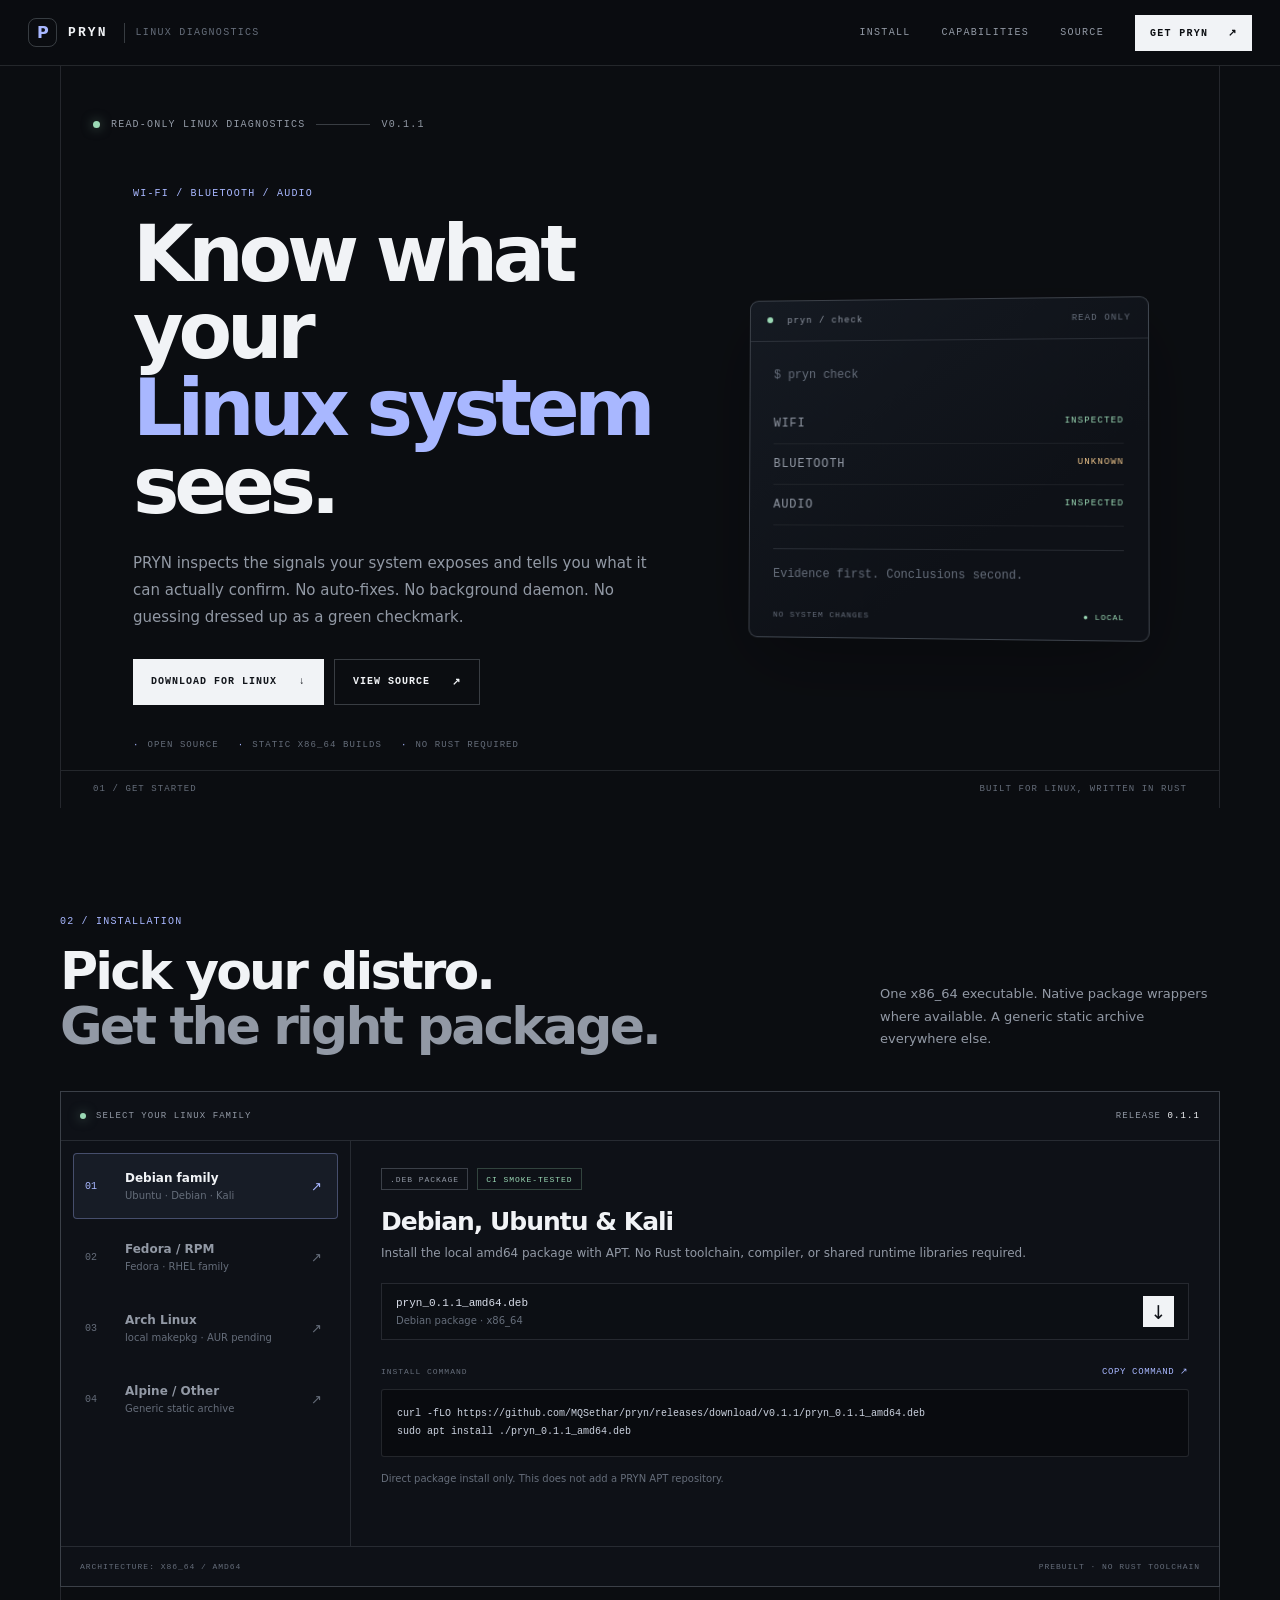
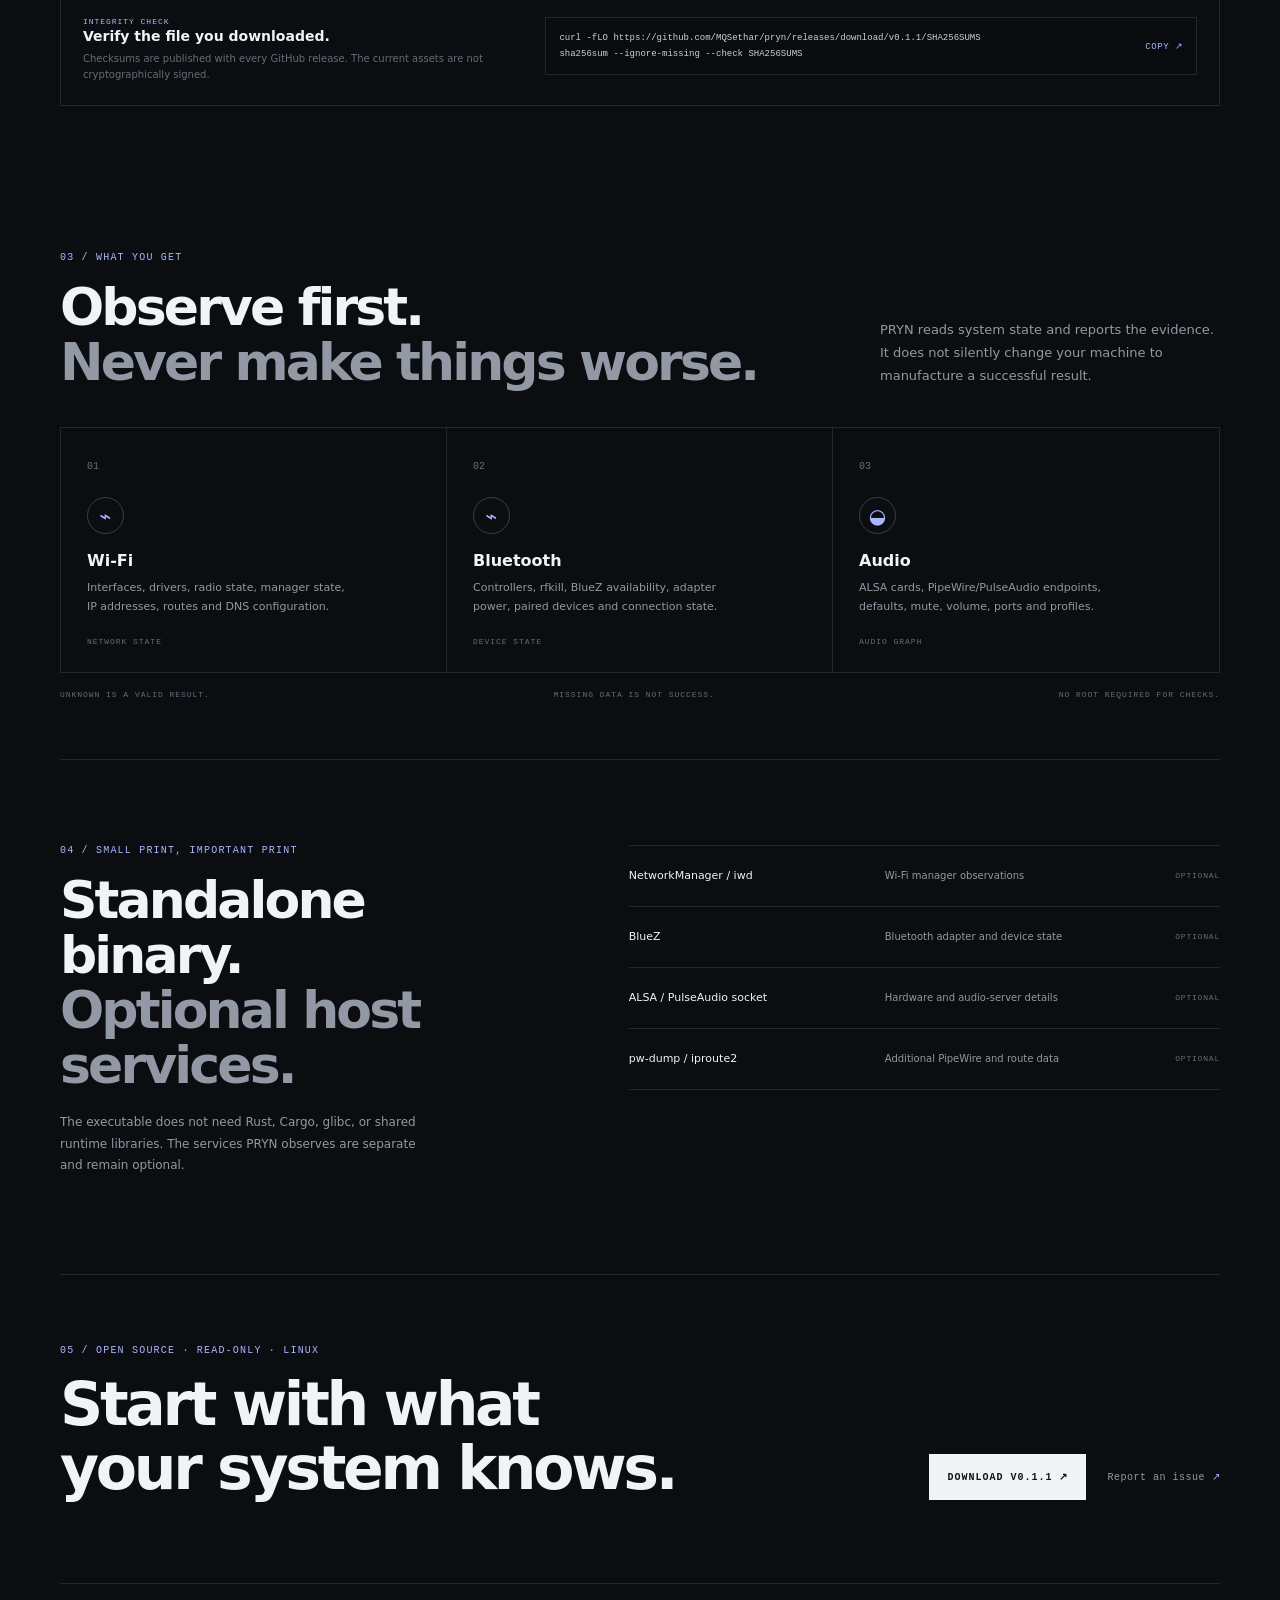
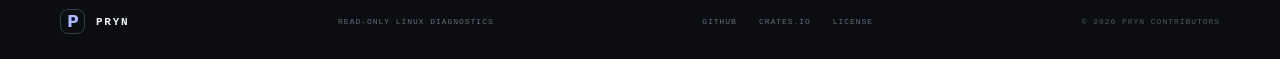
==== site/index.html @ 038d909a "docs: add Linux installation guide and download site" ====
<!doctype html>
<html lang="en">
<head>
  <meta charset="utf-8">
  <meta name="viewport" content="width=device-width, initial-scale=1">
  <meta name="theme-color" content="#0b0d11">
  <meta name="description" content="Install PRYN on Linux. Read-only diagnostics for Wi-Fi, Bluetooth, and audio. Prebuilt x86_64 packages, no Rust or Cargo required.">
  <meta property="og:title" content="PRYN — Linux diagnostics, without the guesswork">
  <meta property="og:description" content="Install PRYN on Debian, Ubuntu, Kali, Fedora, Arch, Alpine, and compatible x86_64 Linux systems.">
  <meta property="og:type" content="website">
  <title>Install PRYN — Linux diagnostics</title>
  <link rel="icon" href="./favicon.svg" type="image/svg+xml">
  <link rel="stylesheet" href="./styles.css">
  <script src="./app.js" defer></script>
</head>
<body>
  <div class="page-grid" aria-hidden="true"></div>
  <header class="topbar">
    <a class="brand" href="#top" aria-label="PRYN home">
      <span class="brand-mark">P</span>
      <span>PRYN</span>
      <span class="brand-divider"></span>
      <span class="brand-sub">LINUX DIAGNOSTICS</span>
    </a>
    <nav class="topnav" aria-label="Main navigation">
      <a href="#install">INSTALL</a>
      <a href="#capabilities">CAPABILITIES</a>
      <a href="https://github.com/MQSethar/pryn">SOURCE</a>
      <a class="nav-cta" href="https://github.com/MQSethar/pryn/releases/latest">GET PRYN <span>↗</span></a>
    </nav>
    <button class="menu-toggle" type="button" aria-label="Open navigation" aria-expanded="false">☰</button>
  </header>

  <main id="top">
    <section class="hero shell">
      <div class="hero-kicker"><span class="pulse-dot"></span> READ-ONLY LINUX DIAGNOSTICS <span class="kicker-line"></span> <span id="version-label">V0.1.1</span></div>
      <div class="hero-layout">
        <div class="hero-copy">
          <p class="eyebrow">WI-FI / BLUETOOTH / AUDIO</p>
          <h1>Know what your<br><em>Linux system</em> sees.</h1>
          <p class="hero-lede">PRYN inspects the signals your system exposes and tells you what it can actually confirm. No auto-fixes. No background daemon. No guessing dressed up as a green checkmark.</p>
          <div class="hero-actions">
            <a class="button button-light" href="#install">Download for Linux <span aria-hidden="true">↓</span></a>
            <a class="button button-quiet" href="https://github.com/MQSethar/pryn">View source <span aria-hidden="true">↗</span></a>
          </div>
          <div class="hero-meta">
            <span>OPEN SOURCE</span><span>STATIC X86_64 BUILDS</span><span>NO RUST REQUIRED</span>
          </div>
        </div>
        <div class="hero-terminal" aria-label="Example PRYN diagnostic output">
          <div class="terminal-top"><span><i></i> pryn / check</span><span>READ ONLY</span></div>
          <div class="terminal-body">
            <div class="terminal-line muted">$ pryn check</div>
            <div class="terminal-row"><span class="terminal-label">WIFI</span><span class="terminal-status good">INSPECTED</span></div>
            <div class="terminal-row"><span class="terminal-label">BLUETOOTH</span><span class="terminal-status unknown">UNKNOWN</span></div>
            <div class="terminal-row"><span class="terminal-label">AUDIO</span><span class="terminal-status good">INSPECTED</span></div>
            <div class="terminal-rule"></div>
            <div class="terminal-line muted">Evidence first. Conclusions second.</div>
            <div class="terminal-footer"><span>NO SYSTEM CHANGES</span><span>● LOCAL</span></div>
          </div>
        </div>
      </div>
      <div class="hero-bottom"><span>01 / GET STARTED</span><span>BUILT FOR LINUX, WRITTEN IN RUST</span></div>
    </section>

    <section class="install-section shell" id="install">
      <div class="section-head">
        <div><p class="eyebrow">02 / INSTALLATION</p><h2>Pick your distro.<br><span>Get the right package.</span></h2></div>
        <p class="section-aside">One x86_64 executable. Native package wrappers where available. A generic static archive everywhere else.</p>
      </div>

      <div class="install-console">
        <div class="console-head">
          <div><span class="console-indicator"></span> SELECT YOUR LINUX FAMILY</div>
          <span class="console-version">RELEASE <b id="console-version">0.1.1</b></span>
        </div>
        <div class="distro-layout">
          <div class="distro-tabs" role="tablist" aria-label="Linux distribution">
            <button class="distro-tab active" role="tab" aria-selected="true" aria-controls="panel-debian" id="tab-debian" data-tab="debian"><span class="tab-icon">01</span><span><b>Debian family</b><small>Ubuntu · Debian · Kali</small></span><span class="tab-arrow">↗</span></button>
            <button class="distro-tab" role="tab" aria-selected="false" aria-controls="panel-fedora" id="tab-fedora" data-tab="fedora"><span class="tab-icon">02</span><span><b>Fedora / RPM</b><small>Fedora · RHEL family</small></span><span class="tab-arrow">↗</span></button>
            <button class="distro-tab" role="tab" aria-selected="false" aria-controls="panel-arch" id="tab-arch" data-tab="arch"><span class="tab-icon">03</span><span><b>Arch Linux</b><small>pacman · makepkg · AUR</small></span><span class="tab-arrow">↗</span></button>
            <button class="distro-tab" role="tab" aria-selected="false" aria-controls="panel-generic" id="tab-generic" data-tab="generic"><span class="tab-icon">04</span><span><b>Alpine / Other</b><small>Generic static archive</small></span><span class="tab-arrow">↗</span></button>
          </div>

          <div class="install-panels">
            <article class="install-panel active" role="tabpanel" id="panel-debian" aria-labelledby="tab-debian" data-panel="debian">
              <div class="panel-topline"><span class="package-tag">.DEB PACKAGE</span><span class="tested-tag">CI SMOKE-TESTED</span></div>
              <h3>Debian, Ubuntu & Kali</h3>
              <p class="panel-description">Install the local amd64 package with APT. No Rust toolchain, compiler, or shared runtime libraries required.</p>
              <div class="asset-row"><div><b>pryn_<span data-version>0.1.1</span>_amd64.deb</b><small>Debian package · x86_64</small></div><a class="download-link" data-asset="deb" href="https://github.com/MQSethar/pryn/releases/download/v0.1.1/pryn_0.1.1_amd64.deb" download aria-label="Download Debian package">↓</a></div>
              <div class="command-label"><span>INSTALL COMMAND</span><button class="copy-button" data-copy="debian">COPY COMMAND ↗</button></div>
              <pre class="command-box" id="command-debian"><code>curl -fLO https://github.com/MQSethar/pryn/releases/download/v0.1.1/pryn_0.1.1_amd64.deb
sudo apt install ./pryn_0.1.1_amd64.deb</code></pre>
              <p class="panel-note">Direct package install only. This does not add a PRYN APT repository.</p>
            </article>

            <article class="install-panel" role="tabpanel" id="panel-fedora" aria-labelledby="tab-fedora" data-panel="fedora" hidden>
              <div class="panel-topline"><span class="package-tag">.RPM PACKAGE</span><span class="tested-tag">FEDORA CI-TESTED</span></div>
              <h3>Fedora & RPM family</h3>
              <p class="panel-description">Install the x86_64 RPM locally. The current package is unsigned, so DNF must skip signature verification for this file.</p>
              <div class="asset-row"><div><b>pryn-<span data-version>0.1.1</span>-1.x86_64.rpm</b><small>RPM package · x86_64 · unsigned</small></div><a class="download-link" data-asset="rpm" href="https://github.com/MQSethar/pryn/releases/download/v0.1.1/pryn-0.1.1-1.x86_64.rpm" download aria-label="Download RPM package">↓</a></div>
              <div class="command-label"><span>FEDORA / DNF</span><button class="copy-button" data-copy="fedora">COPY COMMAND ↗</button></div>
              <pre class="command-box" id="command-fedora"><code>curl -fLO https://github.com/MQSethar/pryn/releases/download/v0.1.1/pryn-0.1.1-1.x86_64.rpm
sudo dnf install --nogpgcheck ./pryn-0.1.1-1.x86_64.rpm</code></pre>
              <div class="command-label secondary-command"><span>OPENSUSE / ZYPPER</span><button class="copy-button" data-copy="opensuse">COPY COMMAND ↗</button></div>
              <pre class="command-box compact" id="command-opensuse"><code>sudo zypper install --allow-unsigned-rpm ./pryn-0.1.1-1.x86_64.rpm</code></pre>
              <p class="panel-note">Fedora is the CI-tested RPM target. openSUSE and RHEL derivatives are intended targets, not yet individually validated.</p>
            </article>

            <article class="install-panel" role="tabpanel" id="panel-arch" aria-labelledby="tab-arch" data-panel="arch" hidden>
              <div class="panel-topline"><span class="package-tag">ARCH PACKAGE RECIPE</span><span class="pending-tag">AUR SUBMISSION PENDING</span></div>
              <h3>Arch Linux</h3>
              <p class="panel-description">A PKGBUILD is included in the release. Build a local package around the precompiled binary; Cargo is not involved.</p>
              <div class="asset-row"><div><b>pryn-bin.PKGBUILD</b><small>Local makepkg recipe · x86_64</small></div><a class="download-link" data-asset="pkgbuild" href="https://github.com/MQSethar/pryn/releases/download/v0.1.1/pryn-bin.PKGBUILD" download aria-label="Download Arch PKGBUILD">↓</a></div>
              <div class="command-label"><span>BUILD & INSTALL LOCALLY</span><button class="copy-button" data-copy="arch">COPY COMMAND ↗</button></div>
              <pre class="command-box" id="command-arch"><code>sudo pacman -S --needed base-devel curl
mkdir -p ~/build/pryn-bin && cd ~/build/pryn-bin
curl -fL https://github.com/MQSethar/pryn/releases/download/v0.1.1/pryn-bin.PKGBUILD -o PKGBUILD
makepkg --printsrcinfo > .SRCINFO
makepkg --verifysource
makepkg -si</code></pre>
              <div class="callout"><b>Why not yay yet?</b><span>The recipe has not been submitted to the AUR. <code>yay -S pryn-bin</code> will work only after the package is published and searchable.</span></div>
            </article>

            <article class="install-panel" role="tabpanel" id="panel-generic" aria-labelledby="tab-generic" data-panel="generic" hidden>
              <div class="panel-topline"><span class="package-tag">STATIC MUSL ARCHIVE</span><span class="tested-tag">ALPINE CI-TESTED</span></div>
              <h3>Alpine & other x86_64 Linux</h3>
              <p class="panel-description">The universal archive contains the same static executable. Extract it and install it in your user bin directory.</p>
              <div class="asset-row"><div><b>pryn-v<span data-version>0.1.1</span>-x86_64-unknown-linux-musl.tar.gz</b><small>Generic Linux archive · x86_64</small></div><a class="download-link" data-asset="archive" href="https://github.com/MQSethar/pryn/releases/download/v0.1.1/pryn-v0.1.1-x86_64-unknown-linux-musl.tar.gz" download aria-label="Download static Linux archive">↓</a></div>
              <div class="command-label"><span>EXTRACT & INSTALL</span><button class="copy-button" data-copy="generic">COPY COMMAND ↗</button></div>
              <pre class="command-box" id="command-generic"><code>curl -fLO https://github.com/MQSethar/pryn/releases/download/v0.1.1/pryn-v0.1.1-x86_64-unknown-linux-musl.tar.gz
tar -xzf pryn-v0.1.1-x86_64-unknown-linux-musl.tar.gz
mkdir -p "$HOME/.local/bin"
install -m 755 pryn-v0.1.1/pryn "$HOME/.local/bin/pryn"</code></pre>
              <p class="panel-note">Ensure <code>~/.local/bin</code> is on your PATH. Alpine container startup passed; physical Alpine hardware integration is not yet validated.</p>
            </article>
          </div>
        </div>
        <div class="console-foot"><span>ARCHITECTURE: X86_64 / AMD64</span><span>PREBUILT · NO RUST TOOLCHAIN</span></div>
      </div>
      <div class="checksum-strip">
        <div><span class="eyebrow">INTEGRITY CHECK</span><b>Verify the file you downloaded.</b><p>Checksums are published with every GitHub release. The current assets are not cryptographically signed.</p></div>
        <div class="checksum-command"><code>curl -fLO https://github.com/MQSethar/pryn/releases/download/v0.1.1/SHA256SUMS<br>sha256sum --ignore-missing --check SHA256SUMS</code><button class="copy-button" data-copy="checksum">COPY ↗</button></div>
      </div>
    </section>

    <section class="capabilities-section shell" id="capabilities">
      <div class="section-head">
        <div><p class="eyebrow">03 / WHAT YOU GET</p><h2>Observe first.<br><span>Never make things worse.</span></h2></div>
        <p class="section-aside">PRYN reads system state and reports the evidence. It does not silently change your machine to manufacture a successful result.</p>
      </div>
      <div class="capability-grid">
        <article class="capability-card"><span class="cap-number">01</span><div class="cap-icon">⌁</div><h3>Wi-Fi</h3><p>Interfaces, drivers, radio state, manager state, IP addresses, routes and DNS configuration.</p><span class="cap-foot">NETWORK STATE</span></article>
        <article class="capability-card"><span class="cap-number">02</span><div class="cap-icon">⌁</div><h3>Bluetooth</h3><p>Controllers, rfkill, BlueZ availability, adapter power, paired devices and connection state.</p><span class="cap-foot">DEVICE STATE</span></article>
        <article class="capability-card"><span class="cap-number">03</span><div class="cap-icon">◒</div><h3>Audio</h3><p>ALSA cards, PipeWire/PulseAudio endpoints, defaults, mute, volume, ports and profiles.</p><span class="cap-foot">AUDIO GRAPH</span></article>
      </div>
      <div class="principle-line"><span>UNKNOWN IS A VALID RESULT.</span><span>MISSING DATA IS NOT SUCCESS.</span><span>NO ROOT REQUIRED FOR CHECKS.</span></div>
    </section>

    <section class="requirements-section shell">
      <div class="requirements-copy"><p class="eyebrow">04 / SMALL PRINT, IMPORTANT PRINT</p><h2>Standalone binary.<br><span>Optional host services.</span></h2><p>The executable does not need Rust, Cargo, glibc, or shared runtime libraries. The services PRYN observes are separate and remain optional.</p></div>
      <div class="requirements-list">
        <div><b>NetworkManager / iwd</b><span>Wi-Fi manager observations</span><em>OPTIONAL</em></div>
        <div><b>BlueZ</b><span>Bluetooth adapter and device state</span><em>OPTIONAL</em></div>
        <div><b>ALSA / PulseAudio socket</b><span>Hardware and audio-server details</span><em>OPTIONAL</em></div>
        <div><b>pw-dump / iproute2</b><span>Additional PipeWire and route data</span><em>OPTIONAL</em></div>
      </div>
    </section>

    <section class="final-cta shell">
      <div><p class="eyebrow">05 / OPEN SOURCE · READ-ONLY · LINUX</p><h2>Start with what<br>your system knows.</h2></div>
      <div class="final-actions"><a class="button button-light" href="https://github.com/MQSethar/pryn/releases/latest">Download v0.1.1 ↗</a><a class="text-link" href="https://github.com/MQSethar/pryn/issues">Report an issue <span>↗</span></a></div>
    </section>
  </main>

  <footer class="footer shell"><a class="brand footer-brand" href="#top"><span class="brand-mark">P</span><span>PRYN</span></a><span>READ-ONLY LINUX DIAGNOSTICS</span><div><a href="https://github.com/MQSethar/pryn">GITHUB</a><a href="https://crates.io/crates/pryn">CRATES.IO</a><a href="https://github.com/MQSethar/pryn/blob/main/LICENSE-MIT">LICENSE</a></div><span class="footer-copy">© 2026 PRYN CONTRIBUTORS</span></footer>
  <div class="toast" role="status" aria-live="polite" id="toast"></div>
</body>
</html>
---- site/styles.css ----
:root {
  color-scheme: dark;
  --bg: #0b0d11;
  --surface: #101319;
  --surface-2: #141820;
  --line: rgba(220, 230, 245, .12);
  --line-strong: rgba(220, 230, 245, .22);
  --text: #f1f3f6;
  --muted: #9299a5;
  --dim: #656d7a;
  --accent: #a8b7ff;
  --accent-2: #c7b5ff;
  --good: #9bd9b5;
  --warn: #efc68c;
  --mono: ui-monospace, "SFMono-Regular", Consolas, "Liberation Mono", monospace;
  --sans: Inter, ui-sans-serif, system-ui, -apple-system, BlinkMacSystemFont, "Segoe UI", sans-serif;
  font-family: var(--sans);
  background: var(--bg);
  color: var(--text);
}
* { box-sizing: border-box; }
html { scroll-behavior: smooth; scroll-padding-top: 76px; }
body { margin: 0; min-width: 320px; background: var(--bg); color: var(--text); overflow-x: hidden; }
a { color: inherit; text-decoration: none; }
button { font: inherit; }
.page-grid { position: fixed; inset: 0; pointer-events: none; opacity: .34; z-index: -1; background-image: linear-gradient(rgba(255,255,255,.025) 1px, transparent 1px), linear-gradient(90deg, rgba(255,255,255,.025) 1px, transparent 1px); background-size: 72px 72px; mask-image: linear-gradient(to bottom, black, transparent 82%); }
.shell { width: min(1160px, calc(100% - 56px)); margin-inline: auto; }
.topbar { height: 66px; border-bottom: 1px solid var(--line); display: flex; align-items: center; justify-content: space-between; padding: 0 max(28px, calc((100% - 1320px) / 2)); position: sticky; top: 0; z-index: 10; background: rgba(11,13,17,.88); backdrop-filter: blur(18px); }
.brand { display: inline-flex; align-items: center; gap: 11px; font: 700 13px var(--mono); letter-spacing: .16em; }
.brand-mark { display: grid; place-items: center; width: 29px; height: 29px; border: 1px solid var(--line-strong); border-radius: 8px; color: var(--accent); font: 700 16px var(--sans); letter-spacing: -.04em; }
.brand-divider { height: 20px; width: 1px; background: var(--line-strong); margin-left: 5px; }
.brand-sub { color: var(--dim); font: 10px var(--mono); letter-spacing: .13em; }
.topnav { height: 100%; display: flex; align-items: center; gap: 31px; font: 10px var(--mono); letter-spacing: .13em; color: var(--muted); }
.topnav a { transition: color .2s ease; }
.topnav a:hover, .footer a:hover { color: var(--text); }
.topnav .nav-cta { padding: 12px 15px; color: var(--bg); background: var(--text); font-weight: 700; }
.nav-cta span { margin-left: 12px; }
.menu-toggle { display: none; background: transparent; color: var(--text); border: 1px solid var(--line); padding: 7px 10px; }
.hero { min-height: 575px; padding-top: 53px; border-inline: 1px solid var(--line); position: relative; }
.hero-kicker, .eyebrow, .hero-bottom, .hero-meta, .terminal-top, .terminal-footer, .console-head, .console-foot, .package-tag, .tested-tag, .pending-tag, .command-label, .cap-foot, .principle-line, .footer { font-family: var(--mono); letter-spacing: .12em; }
.hero-kicker { font-size: 10px; color: var(--muted); display: flex; gap: 11px; align-items: center; padding: 0 32px; }
.pulse-dot, .console-indicator { width: 7px; height: 7px; border-radius: 99px; background: var(--good); box-shadow: 0 0 12px rgba(155,217,181,.5); }
.kicker-line { width: 54px; height: 1px; background: var(--line-strong); }
.hero-layout { display: grid; grid-template-columns: 1.15fr .85fr; align-items: center; gap: 70px; padding: 58px 72px 58px; }
.eyebrow { color: var(--accent); font-size: 10px; margin: 0 0 17px; }
.hero h1 { font-size: clamp(45px, 6.2vw, 78px); line-height: .99; letter-spacing: -.067em; font-weight: 600; margin: 0; }
.hero h1 em { color: var(--accent); font-style: normal; }
.hero-lede { max-width: 520px; font-size: 15px; line-height: 1.8; color: var(--muted); margin: 25px 0 28px; }
.hero-actions { display: flex; flex-wrap: wrap; gap: 10px; }
.button { min-height: 46px; display: inline-flex; justify-content: center; align-items: center; gap: 22px; padding: 0 18px; font: 700 10px var(--mono); text-transform: uppercase; letter-spacing: .1em; transition: transform .2s ease, background .2s ease, border-color .2s ease; }
.button:hover { transform: translateY(-2px); }
.button-light { background: var(--text); color: #11141a; }
.button-light:hover { background: var(--accent); }
.button-quiet { border: 1px solid var(--line-strong); color: var(--text); }
.button-quiet:hover { border-color: var(--accent); }
.hero-meta { display: flex; flex-wrap: wrap; gap: 19px; margin-top: 35px; font-size: 9px; color: var(--dim); }
.hero-meta span::before { content: "·"; color: var(--accent); margin-right: 8px; }
.hero-terminal { background: linear-gradient(145deg, #151a22, #0e1117 66%); border: 1px solid var(--line-strong); border-radius: 9px; box-shadow: 0 25px 80px rgba(0,0,0,.3); transform: perspective(1000px) rotateY(-4deg) rotateX(1deg); }
.terminal-top { padding: 15px 17px; border-bottom: 1px solid var(--line); display: flex; justify-content: space-between; color: var(--dim); font-size: 9px; }
.terminal-top span:first-child { color: var(--muted); }
.terminal-top i { display: inline-block; width: 6px; height: 6px; background: var(--good); border-radius: 99px; margin-right: 8px; }
.terminal-body { padding: 27px 24px 18px; font: 12px var(--mono); }
.terminal-line { margin-bottom: 22px; color: var(--text); }
.terminal-line.muted { color: var(--dim); }
.terminal-row { display: flex; justify-content: space-between; padding: 13px 0; border-bottom: 1px solid rgba(255,255,255,.06); }
.terminal-label { color: var(--muted); letter-spacing: .08em; }
.terminal-status { font-size: 9px; letter-spacing: .12em; }
.terminal-status.good { color: var(--good); }
.terminal-status.unknown { color: var(--warn); }
.terminal-rule { height: 1px; margin: 23px 0 18px; background: var(--line); }
.terminal-footer { display: flex; justify-content: space-between; font-size: 8px; color: var(--dim); margin-top: 29px; }
.terminal-footer span:last-child { color: var(--good); }
.hero-bottom { position: absolute; bottom: 0; left: 0; right: 0; min-height: 38px; border-top: 1px solid var(--line); display: flex; align-items: center; justify-content: space-between; padding: 0 32px; color: var(--dim); font-size: 9px; }
.install-section { padding: 108px 0 40px; }
.section-head { display: flex; justify-content: space-between; align-items: end; gap: 35px; margin-bottom: 37px; }
.section-head h2, .requirements-copy h2, .final-cta h2 { font-weight: 550; font-size: clamp(35px, 4.4vw, 52px); line-height: 1.06; letter-spacing: -.055em; margin: 0; }
.section-head h2 span, .requirements-copy h2 span { color: var(--muted); }
.section-aside { max-width: 340px; color: var(--muted); line-height: 1.75; font-size: 13px; margin: 0 0 3px; }
.install-console { border: 1px solid var(--line-strong); background: rgba(15,18,24,.93); }
.console-head, .console-foot { display: flex; justify-content: space-between; align-items: center; min-height: 49px; border-bottom: 1px solid var(--line); padding: 0 19px; color: var(--muted); font-size: 9px; }
.console-head > div { display: flex; align-items: center; gap: 10px; }
.console-indicator { width: 6px; height: 6px; }
.console-version b { color: var(--text); font-weight: 500; }
.distro-layout { display: grid; grid-template-columns: 290px 1fr; min-height: 405px; }
.distro-tabs { border-right: 1px solid var(--line); padding: 12px; display: flex; flex-direction: column; gap: 5px; }
.distro-tab { width: 100%; display: grid; grid-template-columns: 29px 1fr 15px; align-items: center; gap: 11px; text-align: left; min-height: 66px; color: var(--muted); background: transparent; border: 1px solid transparent; border-radius: 4px; padding: 9px 11px; cursor: pointer; }
.distro-tab:hover { background: rgba(255,255,255,.035); color: var(--text); }
.distro-tab.active { background: #171c26; border-color: rgba(168,183,255,.32); color: var(--text); }
.tab-icon { color: var(--dim); font: 10px var(--mono); }
.distro-tab.active .tab-icon { color: var(--accent); }
.distro-tab b, .distro-tab small { display: block; }
.distro-tab b { font-size: 12px; font-weight: 550; }
.distro-tab small { margin-top: 5px; color: var(--dim); font-size: 10px; }
.tab-arrow { color: var(--dim); font-size: 13px; }
.distro-tab.active .tab-arrow { color: var(--accent); }
.install-panels { padding: 27px 30px 24px; min-width: 0; }
.install-panel { display: none; }
.install-panel.active { display: block; animation: rise .24s ease-out; }
@keyframes rise { from { opacity: .5; transform: translateY(5px); } to { opacity: 1; transform: translateY(0); } }
.panel-topline { display: flex; align-items: center; gap: 9px; flex-wrap: wrap; }
.package-tag, .tested-tag, .pending-tag { display: inline-flex; align-items: center; min-height: 22px; padding: 0 8px; font-size: 8px; border: 1px solid var(--line-strong); color: var(--muted); }
.tested-tag { color: var(--good); border-color: rgba(155,217,181,.25); }
.pending-tag { color: var(--warn); border-color: rgba(239,198,140,.25); }
.install-panel h3 { font-size: 25px; font-weight: 550; letter-spacing: -.04em; margin: 17px 0 7px; }
.panel-description { color: var(--muted); font-size: 12px; line-height: 1.7; max-width: 650px; margin: 0 0 20px; }
.asset-row { display: flex; align-items: center; justify-content: space-between; background: #0c0f14; border: 1px solid var(--line); padding: 12px 14px; margin-bottom: 21px; }
.asset-row b, .asset-row small { display: block; }
.asset-row b { font: 11px var(--mono); color: #d9deea; overflow-wrap: anywhere; }
.asset-row small { font-size: 10px; color: var(--dim); margin-top: 6px; }
.download-link { width: 31px; height: 31px; flex: 0 0 auto; display: grid; place-items: center; color: #11141a; background: var(--text); font-size: 19px; }
.download-link:hover { background: var(--accent); }
.command-label { display: flex; justify-content: space-between; align-items: center; font-size: 8px; color: var(--dim); margin-bottom: 7px; }
.copy-button { border: 0; background: transparent; color: var(--accent); cursor: pointer; font: 9px var(--mono); letter-spacing: .07em; padding: 5px 0 5px 10px; }
.copy-button:hover { color: var(--text); }
.command-box { margin: 0 0 14px; padding: 15px; background: #090b0f; border: 1px solid var(--line); border-radius: 3px; color: #cbd2df; font: 10px/1.8 var(--mono); white-space: pre-wrap; overflow-wrap: anywhere; }
.command-box code { font: inherit; }
.command-box.compact { padding: 10px 13px; }
.secondary-command { margin-top: 7px; }
.panel-note { color: var(--dim); font-size: 10px; line-height: 1.65; margin: 12px 0 0; }
.callout { display: flex; gap: 12px; align-items: flex-start; border-left: 2px solid var(--warn); background: rgba(239,198,140,.055); padding: 12px 14px; font-size: 11px; line-height: 1.6; color: var(--muted); }
.callout b { color: var(--warn); white-space: nowrap; font-weight: 550; }
.callout code, .panel-note code { font: 10px var(--mono); color: var(--text); }
.console-foot { border-top: 1px solid var(--line); border-bottom: 0; min-height: 40px; color: var(--dim); font-size: 8px; }
.checksum-strip { display: grid; grid-template-columns: .8fr 1.2fr; gap: 28px; border: 1px solid var(--line); border-top: 0; padding: 22px; align-items: center; }
.checksum-strip .eyebrow { font-size: 8px; margin-bottom: 7px; }
.checksum-strip b { display: block; font-size: 14px; font-weight: 550; }
.checksum-strip p { color: var(--dim); font-size: 10px; line-height: 1.6; margin: 7px 0 0; }
.checksum-command { position: relative; padding: 12px 95px 12px 13px; border: 1px solid var(--line); background: #090b0f; min-width: 0; }
.checksum-command code { display: block; color: #cbd2df; font: 9px/1.8 var(--mono); overflow-wrap: anywhere; }
.checksum-command .copy-button { position: absolute; top: 50%; right: 12px; transform: translateY(-50%); }
.capabilities-section { padding: 106px 0 60px; }
.capability-grid { display: grid; grid-template-columns: repeat(3, 1fr); border: 1px solid var(--line); }
.capability-card { min-height: 230px; position: relative; padding: 26px; border-right: 1px solid var(--line); }
.capability-card:last-child { border-right: 0; }
.cap-number { color: var(--dim); font: 10px var(--mono); }
.cap-icon { width: 37px; height: 37px; display: grid; place-items: center; border: 1px solid var(--line-strong); border-radius: 50%; margin: 24px 0 17px; color: var(--accent); font-size: 20px; }
.capability-card h3 { font-size: 16px; margin: 0 0 9px; font-weight: 550; }
.capability-card p { color: var(--muted); font-size: 11px; line-height: 1.7; max-width: 260px; margin: 0; }
.cap-foot { display: block; color: var(--dim); font-size: 8px; margin-top: 20px; }
.principle-line { margin-top: 17px; display: flex; justify-content: space-between; gap: 12px; color: var(--dim); font-size: 8px; }
.requirements-section { padding: 85px 0; display: grid; grid-template-columns: .9fr 1.1fr; gap: 85px; border-top: 1px solid var(--line); }
.requirements-copy > p:last-child { color: var(--muted); font-size: 12px; line-height: 1.8; max-width: 380px; margin-top: 19px; }
.requirements-list { border-top: 1px solid var(--line); }
.requirements-list > div { min-height: 61px; display: grid; grid-template-columns: 1.05fr 1.2fr auto; gap: 15px; align-items: center; border-bottom: 1px solid var(--line); }
.requirements-list b { font-size: 11px; font-weight: 500; }
.requirements-list span { color: var(--muted); font-size: 10px; }
.requirements-list em { color: var(--dim); font: normal 8px var(--mono); letter-spacing: .1em; }
.final-cta { padding: 70px 0 83px; display: flex; align-items: end; justify-content: space-between; border-top: 1px solid var(--line); }
.final-cta h2 { font-size: clamp(40px, 5vw, 60px); }
.final-actions { display: flex; align-items: center; gap: 21px; flex-wrap: wrap; }
.text-link { color: var(--muted); font: 10px var(--mono); letter-spacing: .05em; }
.text-link:hover { color: var(--text); }
.text-link span { color: var(--accent); }
.footer { min-height: 76px; display: flex; align-items: center; justify-content: space-between; gap: 15px; border-top: 1px solid var(--line); color: var(--dim); font-size: 8px; }
.footer-brand { color: var(--text); font-size: 11px; }
.footer-brand .brand-mark { width: 25px; height: 25px; }
.footer > div { display: flex; gap: 22px; }
.footer-copy { color: #505762; }
.toast { position: fixed; left: 50%; bottom: 24px; transform: translate(-50%, 12px); padding: 11px 16px; background: #e9ecf2; color: #11141a; font: 10px var(--mono); opacity: 0; pointer-events: none; transition: opacity .2s ease, transform .2s ease; z-index: 99; }
.toast.show { opacity: 1; transform: translate(-50%, 0); }

@media (max-width: 900px) {
  .hero-layout { grid-template-columns: 1fr; gap: 38px; padding-inline: 45px; }
  .hero-terminal { max-width: 560px; width: 100%; transform: none; }
  .hero { min-height: auto; padding-bottom: 39px; }
  .distro-layout { grid-template-columns: 230px 1fr; }
  .distro-tabs { padding: 8px; }
  .distro-tab { grid-template-columns: 22px 1fr; gap: 8px; padding-inline: 8px; }
  .tab-arrow { display: none; }
  .requirements-section { gap: 38px; }
}
@media (max-width: 680px) {
  .shell { width: min(100% - 32px, 520px); }
  .topbar { padding-inline: 16px; height: 58px; }
  .topnav { display: none; position: absolute; left: 0; right: 0; top: 58px; height: auto; background: #101319; border-bottom: 1px solid var(--line); padding: 16px; flex-direction: column; align-items: stretch; gap: 0; }
  .topnav.open { display: flex; }
  .topnav a { padding: 13px 8px; }
  .topnav .nav-cta { margin-top: 7px; }
  .menu-toggle { display: block; }
  .brand-sub, .brand-divider { display: none; }
  .hero { padding-top: 31px; border-inline: 0; }
  .hero-kicker { padding-inline: 4px; font-size: 8px; gap: 7px; }
  .hero-layout { padding: 48px 3px 43px; }
  .hero h1 { font-size: clamp(44px, 13vw, 66px); }
  .hero-lede { font-size: 13px; }
  .hero-meta { gap: 10px; font-size: 8px; }
  .hero-bottom { padding-inline: 4px; font-size: 7px; }
  .section-head { display: block; margin-bottom: 25px; }
  .section-aside { margin-top: 17px; font-size: 12px; }
  .install-section, .capabilities-section { padding-top: 72px; }
  .distro-layout { grid-template-columns: 1fr; }
  .distro-tabs { display: grid; grid-template-columns: 1fr 1fr; border-right: 0; border-bottom: 1px solid var(--line); }
  .distro-tab { min-height: 66px; grid-template-columns: 22px 1fr; }
  .distro-tab b { font-size: 10px; }
  .distro-tab small { font-size: 8px; }
  .install-panels { padding: 24px 15px 19px; }
  .install-panel h3 { font-size: 22px; }
  .command-box { font-size: 9px; }
  .console-head, .console-foot { padding-inline: 12px; font-size: 7px; }
  .checksum-strip { grid-template-columns: 1fr; gap: 17px; padding: 17px 14px; }
  .capability-grid { grid-template-columns: 1fr; }
  .capability-card { min-height: 190px; border-right: 0; border-bottom: 1px solid var(--line); }
  .capability-card:last-child { border-bottom: 0; }
  .cap-icon { margin-top: 18px; }
  .principle-line { flex-direction: column; gap: 7px; padding-left: 4px; }
  .requirements-section { grid-template-columns: 1fr; padding: 65px 0; gap: 30px; }
  .requirements-list > div { grid-template-columns: 1fr auto; gap: 5px 10px; padding: 12px 0; }
  .requirements-list span { grid-column: 1; grid-row: 2; }
  .requirements-list em { grid-column: 2; grid-row: 1 / span 2; }
  .final-cta { display: block; padding: 61px 0; }
  .final-actions { margin-top: 25px; }
  .footer { align-items: flex-start; flex-wrap: wrap; padding: 20px 0; }
  .footer > span:nth-child(2) { display: none; }
  .footer > div { order: 3; width: 100%; }
  .footer-copy { width: 100%; }
}
@media (prefers-reduced-motion: reduce) {
  *, *::before, *::after { scroll-behavior: auto !important; animation-duration: .01ms !important; transition-duration: .01ms !important; }
}
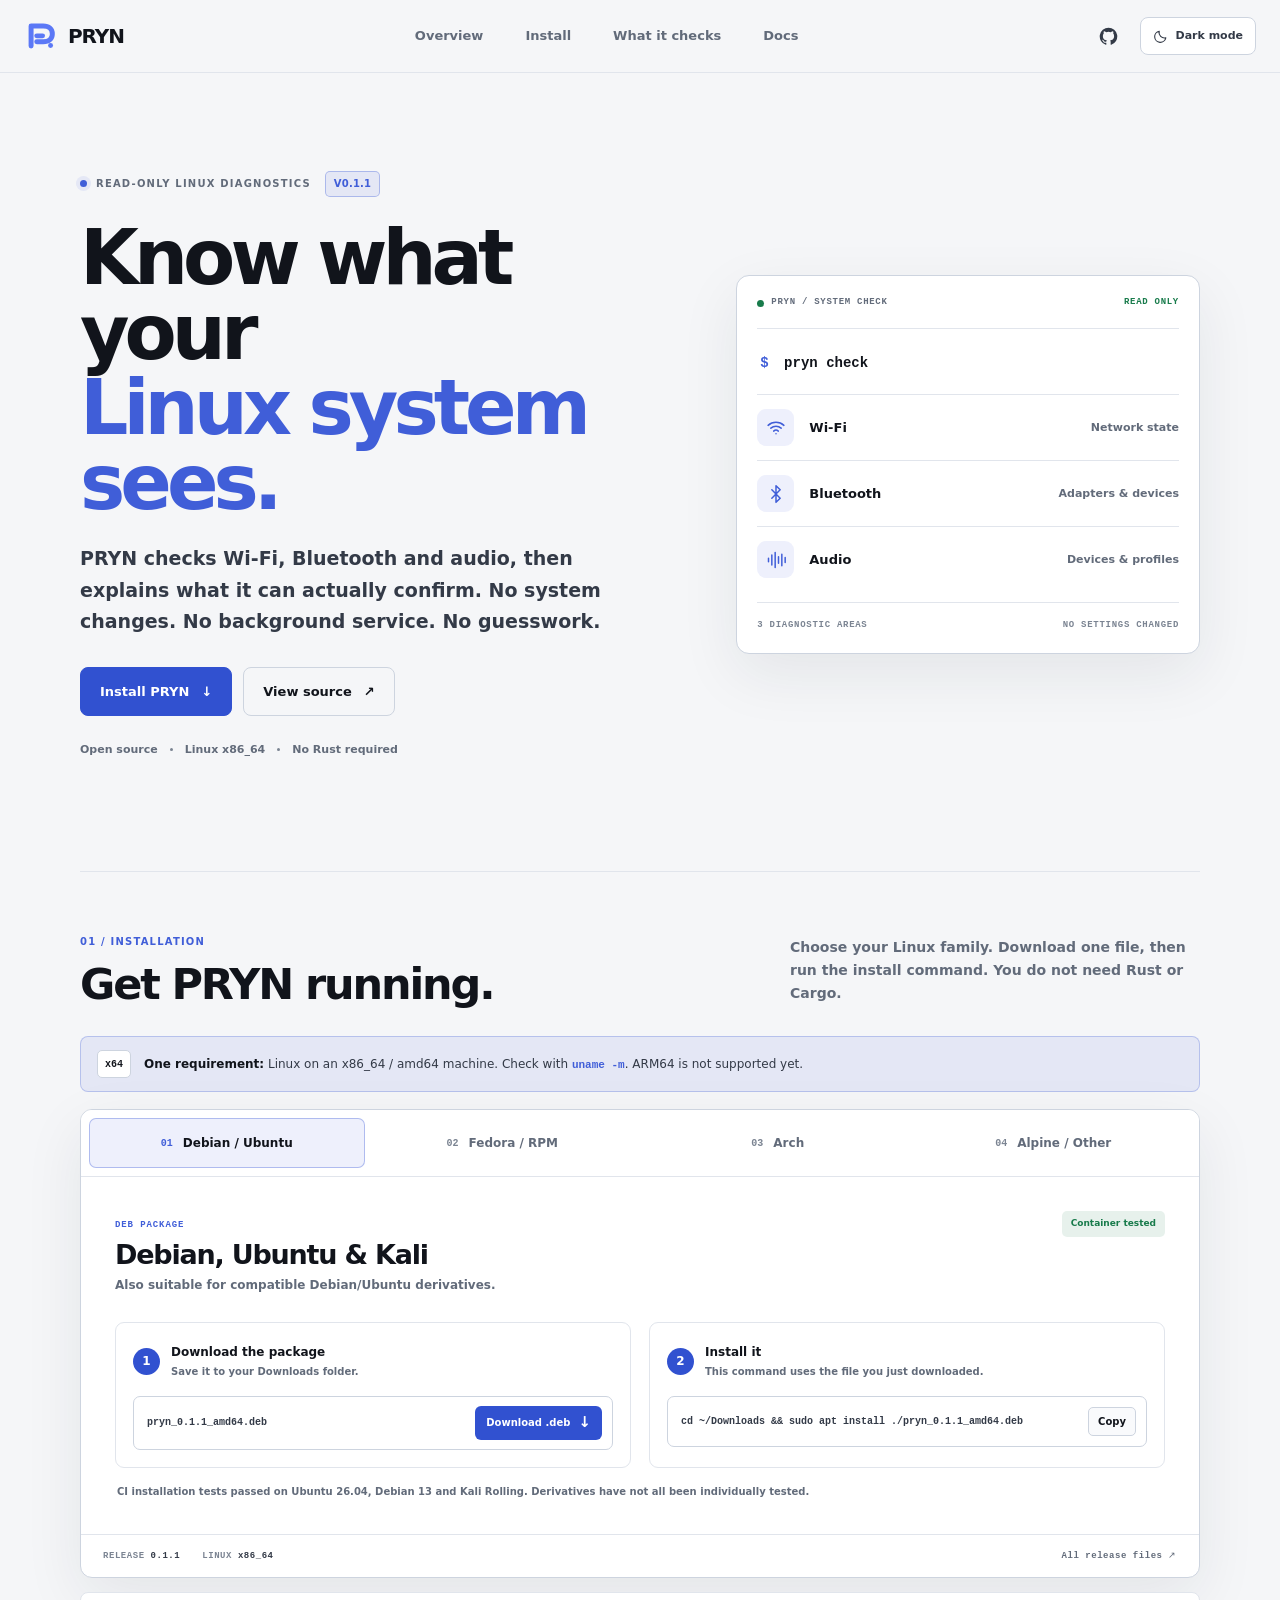
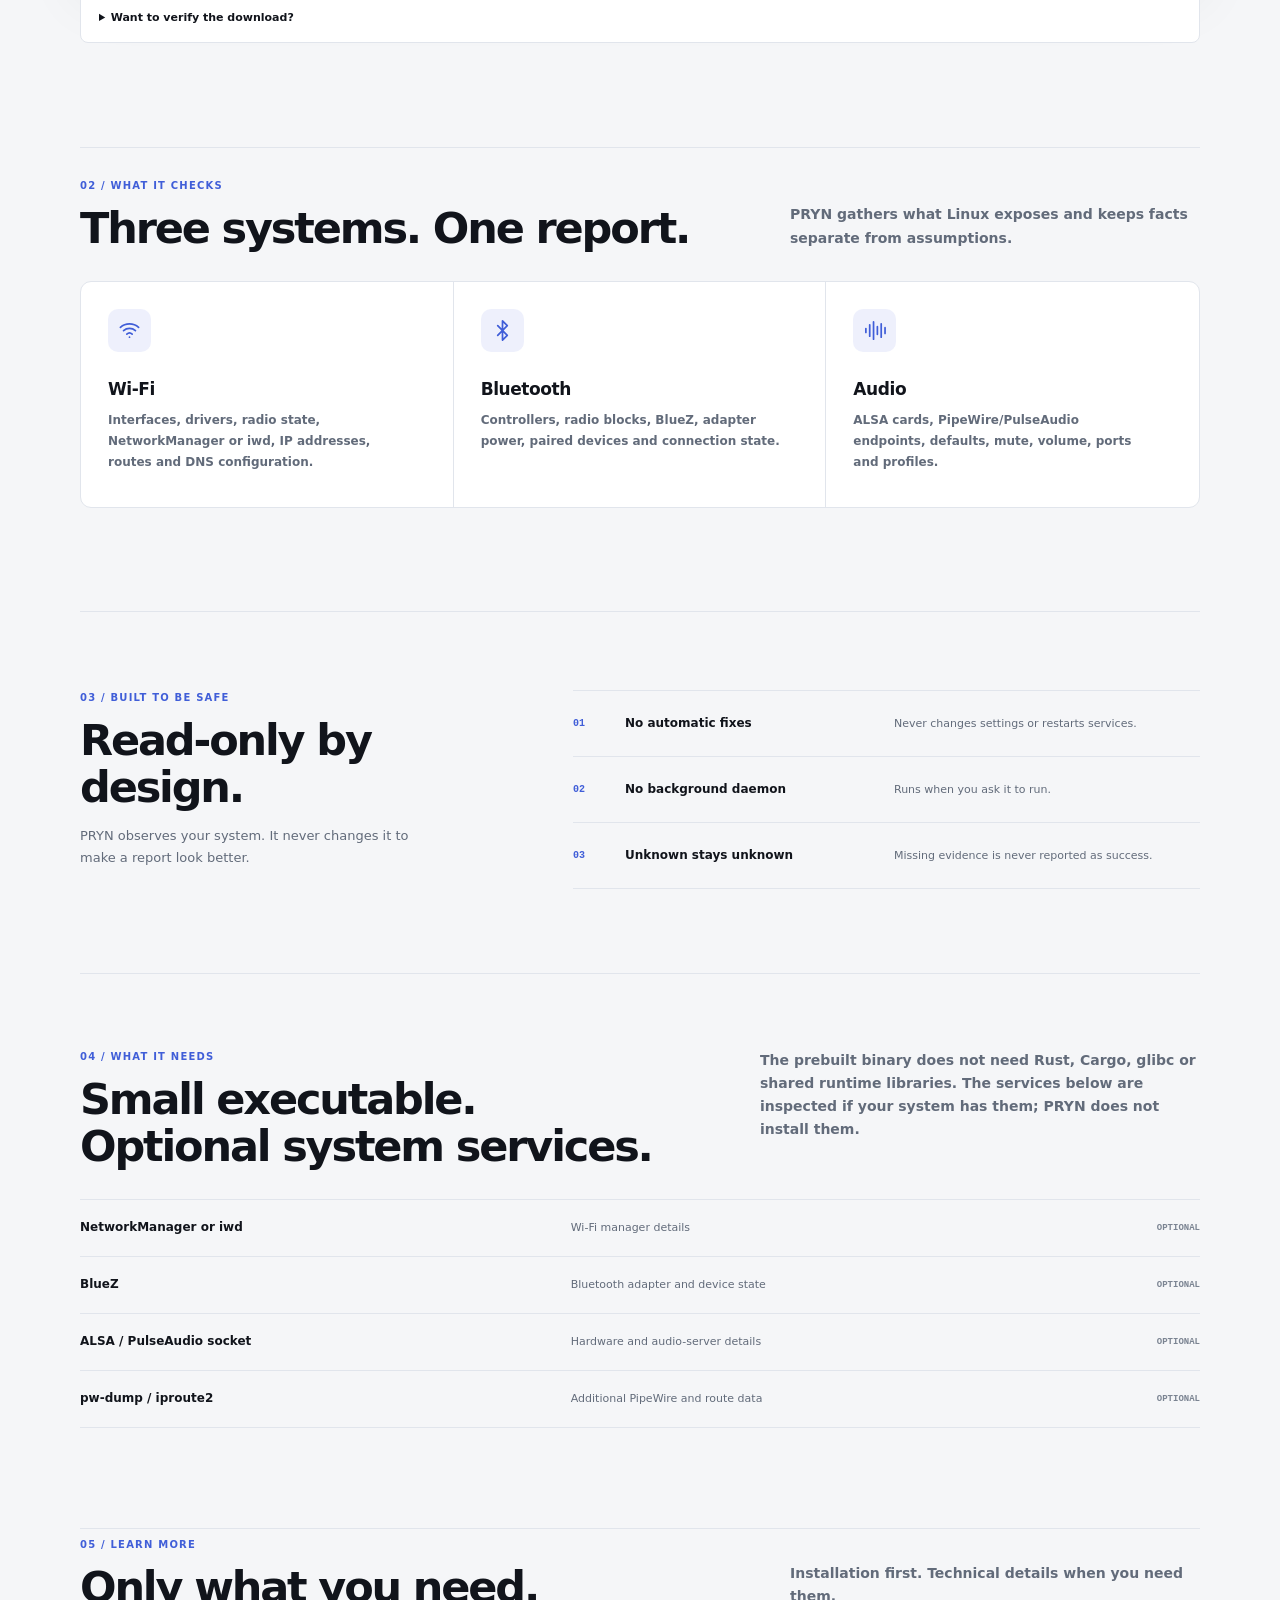
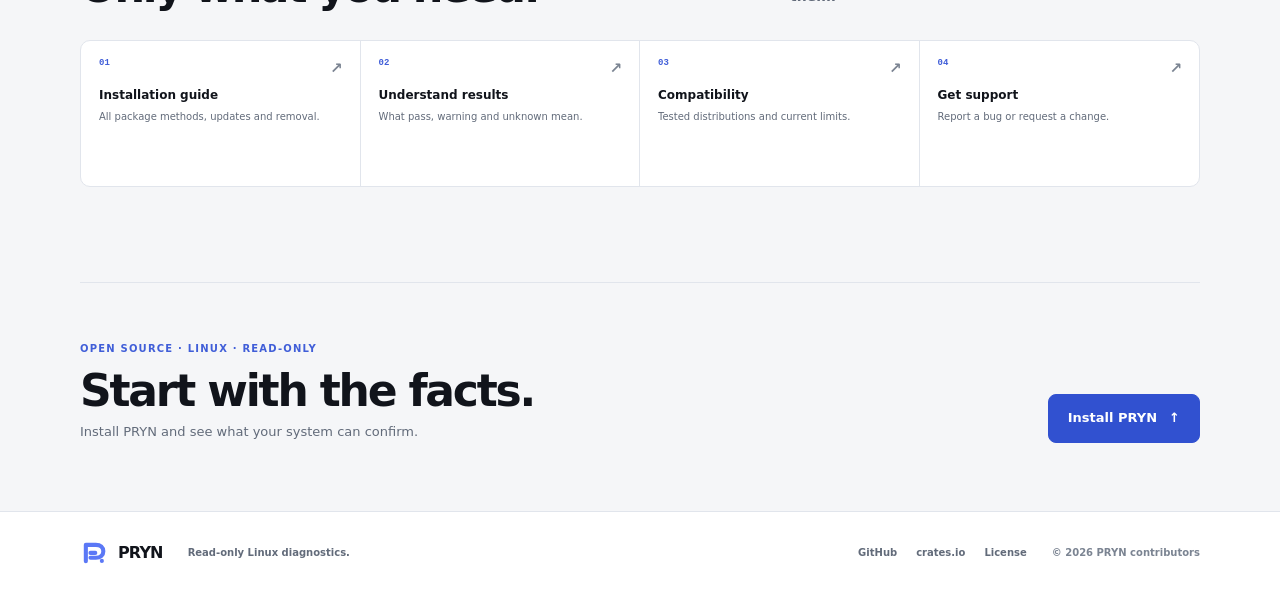
==== commit b038bb44: "site: Launch Page for PRYN installation" ====
--- a/site/index.html
+++ b/site/index.html
@@ -1,179 +1,276 @@
 <!doctype html>
-<html lang="en">
+<html lang="en" data-theme="dark">
 <head>
   <meta charset="utf-8">
   <meta name="viewport" content="width=device-width, initial-scale=1">
-  <meta name="theme-color" content="#0b0d11">
-  <meta name="description" content="Install PRYN on Linux. Read-only diagnostics for Wi-Fi, Bluetooth, and audio. Prebuilt x86_64 packages, no Rust or Cargo required.">
-  <meta property="og:title" content="PRYN — Linux diagnostics, without the guesswork">
-  <meta property="og:description" content="Install PRYN on Debian, Ubuntu, Kali, Fedora, Arch, Alpine, and compatible x86_64 Linux systems.">
+  <meta name="theme-color" content="#050608">
+  <meta name="description" content="PRYN is a fast, read-only Linux diagnostic tool for Wi-Fi, Bluetooth and audio. Install on x86_64 Linux without Rust or Cargo.">
+  <meta property="og:title" content="PRYN — Linux diagnostics, made clear">
+  <meta property="og:description" content="Understand what your Linux system can confirm about Wi-Fi, Bluetooth and audio. Read-only. No Rust required for prebuilt packages.">
   <meta property="og:type" content="website">
-  <title>Install PRYN — Linux diagnostics</title>
+  <meta property="og:image" content="https://mqsethar.github.io/pryn/assets/pryn-social.png">
+  <meta name="twitter:card" content="summary_large_image">
+  <meta name="twitter:title" content="PRYN — Read-only Linux diagnostics">
+  <meta name="twitter:description" content="Know what your Linux system can confirm about Wi-Fi, Bluetooth and audio.">
+  <link rel="canonical" href="https://mqsethar.github.io/pryn/">
+  <title>PRYN — Read-only Linux diagnostics</title>
   <link rel="icon" href="./favicon.svg" type="image/svg+xml">
   <link rel="stylesheet" href="./styles.css">
   <script src="./app.js" defer></script>
 </head>
 <body>
-  <div class="page-grid" aria-hidden="true"></div>
-  <header class="topbar">
-    <a class="brand" href="#top" aria-label="PRYN home">
-      <span class="brand-mark">P</span>
-      <span>PRYN</span>
-      <span class="brand-divider"></span>
-      <span class="brand-sub">LINUX DIAGNOSTICS</span>
-    </a>
-    <nav class="topnav" aria-label="Main navigation">
-      <a href="#install">INSTALL</a>
-      <a href="#capabilities">CAPABILITIES</a>
-      <a href="https://github.com/MQSethar/pryn">SOURCE</a>
-      <a class="nav-cta" href="https://github.com/MQSethar/pryn/releases/latest">GET PRYN <span>↗</span></a>
-    </nav>
-    <button class="menu-toggle" type="button" aria-label="Open navigation" aria-expanded="false">☰</button>
+  <a class="skip-link" href="#main">Skip to content</a>
+  <header class="site-header">
+    <div class="header-inner">
+      <a class="brand" href="#top" aria-label="PRYN home">
+        <img src="./assets/pryn-mark.svg" alt="" width="34" height="34">
+        <span>PRYN</span>
+      </a>
+      <nav class="main-nav" id="main-nav" aria-label="Main navigation">
+        <a href="#overview">Overview</a>
+        <a href="#install">Install</a>
+        <a href="#capabilities">What it checks</a>
+        <a href="#docs">Docs</a>
+      </nav>
+      <div class="header-actions">
+        <a class="header-github" href="https://github.com/MQSethar/pryn" target="_blank" rel="noreferrer" aria-label="PRYN on GitHub">
+          <svg viewBox="0 0 24 24" aria-hidden="true"><path d="M12 .9a11.1 11.1 0 0 0-3.51 21.63c.56.1.76-.24.76-.54v-2.1c-3.1.68-3.76-1.32-3.76-1.32-.5-1.3-1.24-1.65-1.24-1.65-1.02-.7.08-.69.08-.69 1.12.08 1.71 1.15 1.71 1.15 1 1.7 2.61 1.21 3.25.93.1-.73.39-1.21.71-1.49-2.48-.28-5.09-1.24-5.09-5.54 0-1.22.44-2.21 1.15-2.99-.12-.28-.5-1.42.11-2.95 0 0 .94-.3 3.05 1.14a10.6 10.6 0 0 1 5.55 0c2.11-1.44 3.04-1.14 3.04-1.14.61 1.53.23 2.67.12 2.95.71.78 1.14 1.77 1.14 2.99 0 4.31-2.61 5.25-5.1 5.53.4.35.76 1.03.76 2.08v3.1c0 .3.2.65.77.54A11.1 11.1 0 0 0 12 .9Z"/></svg>
+        </a>
+        <button class="theme-toggle" type="button" id="theme-toggle" aria-label="Switch to light theme" title="Switch theme">
+          <svg class="sun-icon" viewBox="0 0 24 24" aria-hidden="true"><circle cx="12" cy="12" r="4"/><path d="M12 2v2m0 16v2M4.93 4.93l1.42 1.42m11.3 11.3 1.42 1.42M2 12h2m16 0h2M4.93 19.07l1.42-1.42m11.3-11.3 1.42-1.42"/></svg>
+          <svg class="moon-icon" viewBox="0 0 24 24" aria-hidden="true"><path d="M20.5 14.1A8.8 8.8 0 0 1 9.9 3.5a9 9 0 1 0 10.6 10.6Z"/></svg>
+          <span id="theme-label">Light mode</span>
+        </button>
+        <button class="mobile-menu" id="mobile-menu" type="button" aria-label="Open navigation" aria-controls="main-nav" aria-expanded="false">
+          <span></span><span></span>
+        </button>
+      </div>
+    </div>
   </header>
 
-  <main id="top">
-    <section class="hero shell">
-      <div class="hero-kicker"><span class="pulse-dot"></span> READ-ONLY LINUX DIAGNOSTICS <span class="kicker-line"></span> <span id="version-label">V0.1.1</span></div>
-      <div class="hero-layout">
-        <div class="hero-copy">
-          <p class="eyebrow">WI-FI / BLUETOOTH / AUDIO</p>
-          <h1>Know what your<br><em>Linux system</em> sees.</h1>
-          <p class="hero-lede">PRYN inspects the signals your system exposes and tells you what it can actually confirm. No auto-fixes. No background daemon. No guessing dressed up as a green checkmark.</p>
-          <div class="hero-actions">
-            <a class="button button-light" href="#install">Download for Linux <span aria-hidden="true">↓</span></a>
-            <a class="button button-quiet" href="https://github.com/MQSethar/pryn">View source <span aria-hidden="true">↗</span></a>
+  <main id="main">
+    <section class="hero wrap" id="top">
+      <div class="hero-copy" id="overview">
+        <div class="eyebrow"><span class="eyebrow-dot"></span> READ-ONLY LINUX DIAGNOSTICS <span class="release-chip" id="release-chip">v0.1.1</span></div>
+        <h1>Know what your<br><span>Linux system sees.</span></h1>
+        <p class="hero-lede">PRYN checks Wi-Fi, Bluetooth and audio, then explains what it can actually confirm. No system changes. No background service. No guesswork.</p>
+        <div class="hero-actions">
+          <a class="button button-primary" href="#install">Install PRYN <span aria-hidden="true">↓</span></a>
+          <a class="button button-secondary" href="https://github.com/MQSethar/pryn" target="_blank" rel="noreferrer">View source <span aria-hidden="true">↗</span></a>
+        </div>
+        <div class="hero-facts" aria-label="Project facts">
+          <span>Open source</span><i></i><span>Linux x86_64</span><i></i><span>No Rust required</span>
+        </div>
+      </div>
+      <div class="hero-visual" aria-label="Example of PRYN's three diagnostic areas">
+        <div class="visual-top"><span class="live-dot"></span><span>PRYN / SYSTEM CHECK</span><span class="visual-readonly">READ ONLY</span></div>
+        <div class="visual-command"><span class="prompt-mark">$</span> pryn check</div>
+        <div class="visual-items">
+          <div class="visual-item">
+            <span class="service-icon wifi-icon"><svg viewBox="0 0 24 24" aria-hidden="true"><path d="M2.5 8.8a14.2 14.2 0 0 1 19 0M5.8 12.2a9.3 9.3 0 0 1 12.4 0m-9 3.5a4.1 4.1 0 0 1 5.6 0M12 19h.01"/></svg></span>
+            <span class="visual-name">Wi-Fi</span><span class="visual-detail">Network state</span>
           </div>
-          <div class="hero-meta">
-            <span>OPEN SOURCE</span><span>STATIC X86_64 BUILDS</span><span>NO RUST REQUIRED</span>
+          <div class="visual-item">
+            <span class="service-icon bluetooth-icon"><svg viewBox="0 0 24 24" aria-hidden="true"><path d="m7 7 10 10-5 5V2l5 5L7 17"/></svg></span>
+            <span class="visual-name">Bluetooth</span><span class="visual-detail">Adapters & devices</span>
           </div>
-        </div>
-        <div class="hero-terminal" aria-label="Example PRYN diagnostic output">
-          <div class="terminal-top"><span><i></i> pryn / check</span><span>READ ONLY</span></div>
-          <div class="terminal-body">
-            <div class="terminal-line muted">$ pryn check</div>
-            <div class="terminal-row"><span class="terminal-label">WIFI</span><span class="terminal-status good">INSPECTED</span></div>
-            <div class="terminal-row"><span class="terminal-label">BLUETOOTH</span><span class="terminal-status unknown">UNKNOWN</span></div>
-            <div class="terminal-row"><span class="terminal-label">AUDIO</span><span class="terminal-status good">INSPECTED</span></div>
-            <div class="terminal-rule"></div>
-            <div class="terminal-line muted">Evidence first. Conclusions second.</div>
-            <div class="terminal-footer"><span>NO SYSTEM CHANGES</span><span>● LOCAL</span></div>
+          <div class="visual-item">
+            <span class="service-icon audio-icon"><svg viewBox="0 0 24 24" aria-hidden="true"><path d="M3 10v4m4-8v12m4-15v18m4-13v8m4-11v14m4-10v6"/></svg></span>
+            <span class="visual-name">Audio</span><span class="visual-detail">Devices & profiles</span>
           </div>
         </div>
-      </div>
-      <div class="hero-bottom"><span>01 / GET STARTED</span><span>BUILT FOR LINUX, WRITTEN IN RUST</span></div>
-    </section>
-
-    <section class="install-section shell" id="install">
-      <div class="section-head">
-        <div><p class="eyebrow">02 / INSTALLATION</p><h2>Pick your distro.<br><span>Get the right package.</span></h2></div>
-        <p class="section-aside">One x86_64 executable. Native package wrappers where available. A generic static archive everywhere else.</p>
-      </div>
-
-      <div class="install-console">
-        <div class="console-head">
-          <div><span class="console-indicator"></span> SELECT YOUR LINUX FAMILY</div>
-          <span class="console-version">RELEASE <b id="console-version">0.1.1</b></span>
-        </div>
-        <div class="distro-layout">
-          <div class="distro-tabs" role="tablist" aria-label="Linux distribution">
-            <button class="distro-tab active" role="tab" aria-selected="true" aria-controls="panel-debian" id="tab-debian" data-tab="debian"><span class="tab-icon">01</span><span><b>Debian family</b><small>Ubuntu · Debian · Kali</small></span><span class="tab-arrow">↗</span></button>
-            <button class="distro-tab" role="tab" aria-selected="false" aria-controls="panel-fedora" id="tab-fedora" data-tab="fedora"><span class="tab-icon">02</span><span><b>Fedora / RPM</b><small>Fedora · RHEL family</small></span><span class="tab-arrow">↗</span></button>
-            <button class="distro-tab" role="tab" aria-selected="false" aria-controls="panel-arch" id="tab-arch" data-tab="arch"><span class="tab-icon">03</span><span><b>Arch Linux</b><small>pacman · makepkg · AUR</small></span><span class="tab-arrow">↗</span></button>
-            <button class="distro-tab" role="tab" aria-selected="false" aria-controls="panel-generic" id="tab-generic" data-tab="generic"><span class="tab-icon">04</span><span><b>Alpine / Other</b><small>Generic static archive</small></span><span class="tab-arrow">↗</span></button>
-          </div>
-
-          <div class="install-panels">
-            <article class="install-panel active" role="tabpanel" id="panel-debian" aria-labelledby="tab-debian" data-panel="debian">
-              <div class="panel-topline"><span class="package-tag">.DEB PACKAGE</span><span class="tested-tag">CI SMOKE-TESTED</span></div>
-              <h3>Debian, Ubuntu & Kali</h3>
-              <p class="panel-description">Install the local amd64 package with APT. No Rust toolchain, compiler, or shared runtime libraries required.</p>
-              <div class="asset-row"><div><b>pryn_<span data-version>0.1.1</span>_amd64.deb</b><small>Debian package · x86_64</small></div><a class="download-link" data-asset="deb" href="https://github.com/MQSethar/pryn/releases/download/v0.1.1/pryn_0.1.1_amd64.deb" download aria-label="Download Debian package">↓</a></div>
-              <div class="command-label"><span>INSTALL COMMAND</span><button class="copy-button" data-copy="debian">COPY COMMAND ↗</button></div>
-              <pre class="command-box" id="command-debian"><code>curl -fLO https://github.com/MQSethar/pryn/releases/download/v0.1.1/pryn_0.1.1_amd64.deb
-sudo apt install ./pryn_0.1.1_amd64.deb</code></pre>
-              <p class="panel-note">Direct package install only. This does not add a PRYN APT repository.</p>
-            </article>
-
-            <article class="install-panel" role="tabpanel" id="panel-fedora" aria-labelledby="tab-fedora" data-panel="fedora" hidden>
-              <div class="panel-topline"><span class="package-tag">.RPM PACKAGE</span><span class="tested-tag">FEDORA CI-TESTED</span></div>
-              <h3>Fedora & RPM family</h3>
-              <p class="panel-description">Install the x86_64 RPM locally. The current package is unsigned, so DNF must skip signature verification for this file.</p>
-              <div class="asset-row"><div><b>pryn-<span data-version>0.1.1</span>-1.x86_64.rpm</b><small>RPM package · x86_64 · unsigned</small></div><a class="download-link" data-asset="rpm" href="https://github.com/MQSethar/pryn/releases/download/v0.1.1/pryn-0.1.1-1.x86_64.rpm" download aria-label="Download RPM package">↓</a></div>
-              <div class="command-label"><span>FEDORA / DNF</span><button class="copy-button" data-copy="fedora">COPY COMMAND ↗</button></div>
-              <pre class="command-box" id="command-fedora"><code>curl -fLO https://github.com/MQSethar/pryn/releases/download/v0.1.1/pryn-0.1.1-1.x86_64.rpm
-sudo dnf install --nogpgcheck ./pryn-0.1.1-1.x86_64.rpm</code></pre>
-              <div class="command-label secondary-command"><span>OPENSUSE / ZYPPER</span><button class="copy-button" data-copy="opensuse">COPY COMMAND ↗</button></div>
-              <pre class="command-box compact" id="command-opensuse"><code>sudo zypper install --allow-unsigned-rpm ./pryn-0.1.1-1.x86_64.rpm</code></pre>
-              <p class="panel-note">Fedora is the CI-tested RPM target. openSUSE and RHEL derivatives are intended targets, not yet individually validated.</p>
-            </article>
-
-            <article class="install-panel" role="tabpanel" id="panel-arch" aria-labelledby="tab-arch" data-panel="arch" hidden>
-              <div class="panel-topline"><span class="package-tag">ARCH PACKAGE RECIPE</span><span class="pending-tag">AUR SUBMISSION PENDING</span></div>
-              <h3>Arch Linux</h3>
-              <p class="panel-description">A PKGBUILD is included in the release. Build a local package around the precompiled binary; Cargo is not involved.</p>
-              <div class="asset-row"><div><b>pryn-bin.PKGBUILD</b><small>Local makepkg recipe · x86_64</small></div><a class="download-link" data-asset="pkgbuild" href="https://github.com/MQSethar/pryn/releases/download/v0.1.1/pryn-bin.PKGBUILD" download aria-label="Download Arch PKGBUILD">↓</a></div>
-              <div class="command-label"><span>BUILD & INSTALL LOCALLY</span><button class="copy-button" data-copy="arch">COPY COMMAND ↗</button></div>
-              <pre class="command-box" id="command-arch"><code>sudo pacman -S --needed base-devel curl
-mkdir -p ~/build/pryn-bin && cd ~/build/pryn-bin
-curl -fL https://github.com/MQSethar/pryn/releases/download/v0.1.1/pryn-bin.PKGBUILD -o PKGBUILD
-makepkg --printsrcinfo > .SRCINFO
+        <div class="visual-bottom"><span>3 DIAGNOSTIC AREAS</span><span>NO SETTINGS CHANGED</span></div>
+      </div>
+    </section>
+
+    <section class="install-section wrap" id="install">
+      <div class="section-heading">
+        <div>
+          <p class="section-kicker">01 / INSTALLATION</p>
+          <h2>Get PRYN running.</h2>
+        </div>
+        <p class="section-intro">Choose your Linux family. Download one file, then run the install command. You do not need Rust or Cargo.</p>
+      </div>
+
+      <div class="architecture-note">
+        <span class="architecture-icon">x64</span>
+        <span><strong>One requirement:</strong> Linux on an x86_64 / amd64 machine. Check with <code>uname -m</code>. ARM64 is not supported yet.</span>
+      </div>
+
+      <div class="installer" aria-label="Choose a Linux distribution">
+        <div class="installer-tabs" role="tablist" aria-label="Linux distribution family">
+          <button class="distro-tab is-active" id="tab-debian" type="button" role="tab" aria-selected="true" aria-controls="panel-debian" data-tab="debian"><span>01</span> Debian / Ubuntu</button>
+          <button class="distro-tab" id="tab-rpm" type="button" role="tab" aria-selected="false" aria-controls="panel-rpm" data-tab="rpm"><span>02</span> Fedora / RPM</button>
+          <button class="distro-tab" id="tab-arch" type="button" role="tab" aria-selected="false" aria-controls="panel-arch" data-tab="arch"><span>03</span> Arch</button>
+          <button class="distro-tab" id="tab-other" type="button" role="tab" aria-selected="false" aria-controls="panel-other" data-tab="other"><span>04</span> Alpine / Other</button>
+        </div>
+
+        <div class="installer-content">
+          <article class="distro-panel is-active" id="panel-debian" role="tabpanel" aria-labelledby="tab-debian" data-panel="debian">
+            <div class="panel-heading">
+              <div><span class="package-label">DEB PACKAGE</span><h3>Debian, Ubuntu & Kali</h3><p>Also suitable for compatible Debian/Ubuntu derivatives.</p></div>
+              <span class="test-label">Container tested</span>
+            </div>
+            <div class="install-steps">
+              <div class="install-step">
+                <div class="step-heading"><span class="step-number">1</span><div><strong>Download the package</strong><small>Save it to your Downloads folder.</small></div></div>
+                <div class="download-row"><span class="file-name" data-file="deb">pryn_0.1.1_amd64.deb</span><a class="download-button" data-asset="deb" href="https://github.com/MQSethar/pryn/releases/download/v0.1.1/pryn_0.1.1_amd64.deb" target="_blank" rel="noreferrer">Download .deb <span aria-hidden="true">↓</span></a></div>
+              </div>
+              <div class="install-step">
+                <div class="step-heading"><span class="step-number">2</span><div><strong>Install it</strong><small>This command uses the file you just downloaded.</small></div></div>
+                <div class="code-row"><code data-command="debian">cd ~/Downloads &amp;&amp; sudo apt install ./pryn_0.1.1_amd64.deb</code><button class="copy-button" type="button" data-copy="debian" aria-label="Copy Debian install command">Copy</button></div>
+              </div>
+            </div>
+            <p class="panel-footnote">CI installation tests passed on Ubuntu 26.04, Debian 13 and Kali Rolling. Derivatives have not all been individually tested.</p>
+          </article>
+
+          <article class="distro-panel" id="panel-rpm" role="tabpanel" aria-labelledby="tab-rpm" data-panel="rpm" hidden>
+            <div class="panel-heading">
+              <div><span class="package-label">RPM PACKAGE</span><h3>Fedora & RPM systems</h3><p>One x86_64 package for Fedora and compatible RPM systems.</p></div>
+              <span class="test-label">Fedora container tested</span>
+            </div>
+            <div class="install-steps">
+              <div class="install-step">
+                <div class="step-heading"><span class="step-number">1</span><div><strong>Download the package</strong><small>Save it to your Downloads folder.</small></div></div>
+                <div class="download-row"><span class="file-name" data-file="rpm">pryn-0.1.1-1.x86_64.rpm</span><a class="download-button" data-asset="rpm" href="https://github.com/MQSethar/pryn/releases/download/v0.1.1/pryn-0.1.1-1.x86_64.rpm" target="_blank" rel="noreferrer">Download .rpm <span aria-hidden="true">↓</span></a></div>
+              </div>
+              <div class="install-step">
+                <div class="step-heading"><span class="step-number">2</span><div><strong>Install it on Fedora</strong><small>The current RPM is unsigned, so DNF skips signature verification for this local file.</small></div></div>
+                <div class="code-row"><code data-command="fedora">cd ~/Downloads &amp;&amp; sudo dnf install --nogpgcheck ./pryn-0.1.1-1.x86_64.rpm</code><button class="copy-button" type="button" data-copy="fedora" aria-label="Copy Fedora install command">Copy</button></div>
+              </div>
+              <details class="secondary-install"><summary>Using openSUSE instead?</summary><p>Download the same RPM above, then run:</p><div class="code-row"><code data-command="opensuse">cd ~/Downloads &amp;&amp; sudo zypper install --allow-unsigned-rpm ./pryn-0.1.1-1.x86_64.rpm</code><button class="copy-button" type="button" data-copy="opensuse" aria-label="Copy openSUSE install command">Copy</button></div><small>openSUSE is an intended target, not yet included in the CI smoke tests.</small></details>
+            </div>
+            <p class="panel-footnote">The RPM is unsigned. Only install it if you trust the release source and have checked the checksum.</p>
+          </article>
+
+          <article class="distro-panel" id="panel-arch" role="tabpanel" aria-labelledby="tab-arch" data-panel="arch" hidden>
+            <div class="panel-heading">
+              <div><span class="package-label">ARCH PACKAGE RECIPE</span><h3>Arch Linux</h3><p>Build a local pacman package around the prebuilt binary. No Rust compilation.</p></div>
+              <span class="pending-label" id="arch-status">AUR submission pending</span>
+            </div>
+            <div id="arch-manual">
+              <div class="install-steps">
+                <div class="install-step">
+                  <div class="step-heading"><span class="step-number">1</span><div><strong>Download the PKGBUILD</strong><small>Save the recipe to your Downloads folder.</small></div></div>
+                  <div class="download-row"><span class="file-name" data-file="pkgbuild">pryn-bin.PKGBUILD</span><a class="download-button" data-asset="pkgbuild" href="https://github.com/MQSethar/pryn/releases/download/v0.1.1/pryn-bin.PKGBUILD" target="_blank" rel="noreferrer">Download PKGBUILD <span aria-hidden="true">↓</span></a></div>
+                </div>
+                <div class="install-step">
+                  <div class="step-heading"><span class="step-number">2</span><div><strong>Build and install</strong><small>First install Arch's standard package build tools.</small></div></div>
+                  <div class="code-row code-row-tall"><code data-command="arch">sudo pacman -S --needed base-devel
+mkdir -p ~/build/pryn-bin
+cp ~/Downloads/pryn-bin.PKGBUILD ~/build/pryn-bin/PKGBUILD
+cd ~/build/pryn-bin
+makepkg --printsrcinfo &gt; .SRCINFO
 makepkg --verifysource
-makepkg -si</code></pre>
-              <div class="callout"><b>Why not yay yet?</b><span>The recipe has not been submitted to the AUR. <code>yay -S pryn-bin</code> will work only after the package is published and searchable.</span></div>
-            </article>
-
-            <article class="install-panel" role="tabpanel" id="panel-generic" aria-labelledby="tab-generic" data-panel="generic" hidden>
-              <div class="panel-topline"><span class="package-tag">STATIC MUSL ARCHIVE</span><span class="tested-tag">ALPINE CI-TESTED</span></div>
-              <h3>Alpine & other x86_64 Linux</h3>
-              <p class="panel-description">The universal archive contains the same static executable. Extract it and install it in your user bin directory.</p>
-              <div class="asset-row"><div><b>pryn-v<span data-version>0.1.1</span>-x86_64-unknown-linux-musl.tar.gz</b><small>Generic Linux archive · x86_64</small></div><a class="download-link" data-asset="archive" href="https://github.com/MQSethar/pryn/releases/download/v0.1.1/pryn-v0.1.1-x86_64-unknown-linux-musl.tar.gz" download aria-label="Download static Linux archive">↓</a></div>
-              <div class="command-label"><span>EXTRACT & INSTALL</span><button class="copy-button" data-copy="generic">COPY COMMAND ↗</button></div>
-              <pre class="command-box" id="command-generic"><code>curl -fLO https://github.com/MQSethar/pryn/releases/download/v0.1.1/pryn-v0.1.1-x86_64-unknown-linux-musl.tar.gz
-tar -xzf pryn-v0.1.1-x86_64-unknown-linux-musl.tar.gz
-mkdir -p "$HOME/.local/bin"
-install -m 755 pryn-v0.1.1/pryn "$HOME/.local/bin/pryn"</code></pre>
-              <p class="panel-note">Ensure <code>~/.local/bin</code> is on your PATH. Alpine container startup passed; physical Alpine hardware integration is not yet validated.</p>
-            </article>
-          </div>
-        </div>
-        <div class="console-foot"><span>ARCHITECTURE: X86_64 / AMD64</span><span>PREBUILT · NO RUST TOOLCHAIN</span></div>
-      </div>
-      <div class="checksum-strip">
-        <div><span class="eyebrow">INTEGRITY CHECK</span><b>Verify the file you downloaded.</b><p>Checksums are published with every GitHub release. The current assets are not cryptographically signed.</p></div>
-        <div class="checksum-command"><code>curl -fLO https://github.com/MQSethar/pryn/releases/download/v0.1.1/SHA256SUMS<br>sha256sum --ignore-missing --check SHA256SUMS</code><button class="copy-button" data-copy="checksum">COPY ↗</button></div>
-      </div>
-    </section>
-
-    <section class="capabilities-section shell" id="capabilities">
-      <div class="section-head">
-        <div><p class="eyebrow">03 / WHAT YOU GET</p><h2>Observe first.<br><span>Never make things worse.</span></h2></div>
-        <p class="section-aside">PRYN reads system state and reports the evidence. It does not silently change your machine to manufacture a successful result.</p>
+makepkg -si</code><button class="copy-button" type="button" data-copy="arch" aria-label="Copy Arch installation commands">Copy</button></div>
+                </div>
+              </div>
+              <p class="panel-footnote">The PKGBUILD downloads the static release archive and verifies its pinned SHA-256 checksum. It does not build PRYN from source.</p>
+            </div>
+            <div id="arch-aur" hidden>
+              <div class="aur-ready"><strong>PRYN is available in the AUR.</strong><p>Install the community package with your AUR helper.</p><div class="code-row"><code data-command="aur">yay -S pryn-bin</code><button class="copy-button" type="button" data-copy="aur" aria-label="Copy AUR install command">Copy</button></div><a class="text-link" id="aur-link" href="https://aur.archlinux.org/packages/pryn-bin" target="_blank" rel="noreferrer">View package in AUR ↗</a></div>
+            </div>
+          </article>
+
+          <article class="distro-panel" id="panel-other" role="tabpanel" aria-labelledby="tab-other" data-panel="other" hidden>
+            <div class="panel-heading">
+              <div><span class="package-label">STATIC MUSL ARCHIVE</span><h3>Alpine & other x86_64 Linux</h3><p>Use the portable executable when there is no native package for your distro.</p></div>
+              <span class="test-label">Alpine container tested</span>
+            </div>
+            <div class="install-steps">
+              <div class="install-step">
+                <div class="step-heading"><span class="step-number">1</span><div><strong>Download the archive</strong><small>Save it to your Downloads folder.</small></div></div>
+                <div class="download-row"><span class="file-name" data-file="archive">pryn-v0.1.1-x86_64-unknown-linux-musl.tar.gz</span><a class="download-button" data-asset="archive" href="https://github.com/MQSethar/pryn/releases/download/v0.1.1/pryn-v0.1.1-x86_64-unknown-linux-musl.tar.gz" target="_blank" rel="noreferrer">Download archive <span aria-hidden="true">↓</span></a></div>
+              </div>
+              <div class="install-step">
+                <div class="step-heading"><span class="step-number">2</span><div><strong>Extract and install</strong><small>Installs PRYN for your user, not system-wide.</small></div></div>
+                <div class="code-row"><code data-command="other">cd ~/Downloads &amp;&amp; tar -xzf pryn-v0.1.1-x86_64-unknown-linux-musl.tar.gz &amp;&amp; install -Dm755 pryn-v0.1.1/pryn ~/.local/bin/pryn</code><button class="copy-button" type="button" data-copy="other" aria-label="Copy archive installation command">Copy</button></div>
+              </div>
+            </div>
+            <p class="panel-footnote">If <code>pryn</code> is not found after installation, run <code>~/.local/bin/pryn --version</code> or add <code>~/.local/bin</code> to your PATH.</p>
+          </article>
+        </div>
+        <div class="installer-footer"><span>RELEASE <strong id="installer-version">0.1.1</strong></span><span>LINUX <strong>x86_64</strong></span><a href="https://github.com/MQSethar/pryn/releases/latest" target="_blank" rel="noreferrer">All release files ↗</a></div>
+      </div>
+
+      <details class="checksum-details">
+        <summary>Want to verify the download?</summary>
+        <p>Download the checksum file, then run this in your Downloads folder. It verifies any PRYN release files you downloaded.</p>
+        <div class="code-row"><code data-command="checksum">cd ~/Downloads &amp;&amp; curl -fLO https://github.com/MQSethar/pryn/releases/download/v0.1.1/SHA256SUMS &amp;&amp; sha256sum --ignore-missing --check SHA256SUMS</code><button class="copy-button" type="button" data-copy="checksum" aria-label="Copy checksum verification command">Copy</button></div>
+        <p class="security-note">Checksums detect accidental corruption. The current release assets are not cryptographically signed, so a checksum from the same GitHub release is not independent proof of publisher identity.</p>
+      </details>
+    </section>
+
+    <section class="capabilities-section wrap" id="capabilities">
+      <div class="section-heading">
+        <div><p class="section-kicker">02 / WHAT IT CHECKS</p><h2>Three systems. One report.</h2></div>
+        <p class="section-intro">PRYN gathers what Linux exposes and keeps facts separate from assumptions.</p>
       </div>
       <div class="capability-grid">
-        <article class="capability-card"><span class="cap-number">01</span><div class="cap-icon">⌁</div><h3>Wi-Fi</h3><p>Interfaces, drivers, radio state, manager state, IP addresses, routes and DNS configuration.</p><span class="cap-foot">NETWORK STATE</span></article>
-        <article class="capability-card"><span class="cap-number">02</span><div class="cap-icon">⌁</div><h3>Bluetooth</h3><p>Controllers, rfkill, BlueZ availability, adapter power, paired devices and connection state.</p><span class="cap-foot">DEVICE STATE</span></article>
-        <article class="capability-card"><span class="cap-number">03</span><div class="cap-icon">◒</div><h3>Audio</h3><p>ALSA cards, PipeWire/PulseAudio endpoints, defaults, mute, volume, ports and profiles.</p><span class="cap-foot">AUDIO GRAPH</span></article>
-      </div>
-      <div class="principle-line"><span>UNKNOWN IS A VALID RESULT.</span><span>MISSING DATA IS NOT SUCCESS.</span><span>NO ROOT REQUIRED FOR CHECKS.</span></div>
-    </section>
-
-    <section class="requirements-section shell">
-      <div class="requirements-copy"><p class="eyebrow">04 / SMALL PRINT, IMPORTANT PRINT</p><h2>Standalone binary.<br><span>Optional host services.</span></h2><p>The executable does not need Rust, Cargo, glibc, or shared runtime libraries. The services PRYN observes are separate and remain optional.</p></div>
+        <article class="capability-card">
+          <div class="capability-icon wifi-icon"><svg viewBox="0 0 24 24" aria-hidden="true"><path d="M2.5 8.8a14.2 14.2 0 0 1 19 0M5.8 12.2a9.3 9.3 0 0 1 12.4 0m-9 3.5a4.1 4.1 0 0 1 5.6 0M12 19h.01"/></svg></div>
+          <h3>Wi-Fi</h3><p>Interfaces, drivers, radio state, NetworkManager or iwd, IP addresses, routes and DNS configuration.</p>
+        </article>
+        <article class="capability-card">
+          <div class="capability-icon bluetooth-icon"><svg viewBox="0 0 24 24" aria-hidden="true"><path d="m7 7 10 10-5 5V2l5 5L7 17"/></svg></div>
+          <h3>Bluetooth</h3><p>Controllers, radio blocks, BlueZ, adapter power, paired devices and connection state.</p>
+        </article>
+        <article class="capability-card">
+          <div class="capability-icon audio-icon"><svg viewBox="0 0 24 24" aria-hidden="true"><path d="M3 10v4m4-8v12m4-15v18m4-13v8m4-11v14m4-10v6"/></svg></div>
+          <h3>Audio</h3><p>ALSA cards, PipeWire/PulseAudio endpoints, defaults, mute, volume, ports and profiles.</p>
+        </article>
+      </div>
+    </section>
+
+    <section class="principles-section wrap" id="principles">
+      <div class="principles-copy"><p class="section-kicker">03 / BUILT TO BE SAFE</p><h2>Read-only by design.</h2><p>PRYN observes your system. It never changes it to make a report look better.</p></div>
+      <div class="principle-list">
+        <div><span class="principle-mark">01</span><strong>No automatic fixes</strong><span>Never changes settings or restarts services.</span></div>
+        <div><span class="principle-mark">02</span><strong>No background daemon</strong><span>Runs when you ask it to run.</span></div>
+        <div><span class="principle-mark">03</span><strong>Unknown stays unknown</strong><span>Missing evidence is never reported as success.</span></div>
+      </div>
+    </section>
+
+    <section class="requirements-section wrap">
+      <div class="section-heading compact-heading">
+        <div><p class="section-kicker">04 / WHAT IT NEEDS</p><h2>Small executable.<br>Optional system services.</h2></div>
+        <p class="section-intro">The prebuilt binary does not need Rust, Cargo, glibc or shared runtime libraries. The services below are inspected if your system has them; PRYN does not install them.</p>
+      </div>
       <div class="requirements-list">
-        <div><b>NetworkManager / iwd</b><span>Wi-Fi manager observations</span><em>OPTIONAL</em></div>
-        <div><b>BlueZ</b><span>Bluetooth adapter and device state</span><em>OPTIONAL</em></div>
-        <div><b>ALSA / PulseAudio socket</b><span>Hardware and audio-server details</span><em>OPTIONAL</em></div>
-        <div><b>pw-dump / iproute2</b><span>Additional PipeWire and route data</span><em>OPTIONAL</em></div>
-      </div>
-    </section>
-
-    <section class="final-cta shell">
-      <div><p class="eyebrow">05 / OPEN SOURCE · READ-ONLY · LINUX</p><h2>Start with what<br>your system knows.</h2></div>
-      <div class="final-actions"><a class="button button-light" href="https://github.com/MQSethar/pryn/releases/latest">Download v0.1.1 ↗</a><a class="text-link" href="https://github.com/MQSethar/pryn/issues">Report an issue <span>↗</span></a></div>
+        <div><strong>NetworkManager or iwd</strong><span>Wi-Fi manager details</span><em>Optional</em></div>
+        <div><strong>BlueZ</strong><span>Bluetooth adapter and device state</span><em>Optional</em></div>
+        <div><strong>ALSA / PulseAudio socket</strong><span>Hardware and audio-server details</span><em>Optional</em></div>
+        <div><strong>pw-dump / iproute2</strong><span>Additional PipeWire and route data</span><em>Optional</em></div>
+      </div>
+    </section>
+
+    <section class="docs-section wrap" id="docs">
+      <div class="section-heading">
+        <div><p class="section-kicker">05 / LEARN MORE</p><h2>Only what you need.</h2></div>
+        <p class="section-intro">Installation first. Technical details when you need them.</p>
+      </div>
+      <div class="docs-grid">
+        <a class="doc-link" href="https://github.com/MQSethar/pryn/blob/main/docs/installation.md"><span>01</span><strong>Installation guide</strong><small>All package methods, updates and removal.</small><b aria-hidden="true">↗</b></a>
+        <a class="doc-link" href="https://github.com/MQSethar/pryn/blob/main/docs/results.md"><span>02</span><strong>Understand results</strong><small>What pass, warning and unknown mean.</small><b aria-hidden="true">↗</b></a>
+        <a class="doc-link" href="https://github.com/MQSethar/pryn/blob/main/docs/support-matrix.md"><span>03</span><strong>Compatibility</strong><small>Tested distributions and current limits.</small><b aria-hidden="true">↗</b></a>
+        <a class="doc-link" href="https://github.com/MQSethar/pryn/issues"><span>04</span><strong>Get support</strong><small>Report a bug or request a change.</small><b aria-hidden="true">↗</b></a>
+      </div>
+    </section>
+
+    <section class="closing-section wrap">
+      <div><p class="section-kicker">OPEN SOURCE · LINUX · READ-ONLY</p><h2>Start with the facts.</h2><p>Install PRYN and see what your system can confirm.</p></div>
+      <a class="button button-primary" href="#install">Install PRYN <span aria-hidden="true">↑</span></a>
     </section>
   </main>
 
-  <footer class="footer shell"><a class="brand footer-brand" href="#top"><span class="brand-mark">P</span><span>PRYN</span></a><span>READ-ONLY LINUX DIAGNOSTICS</span><div><a href="https://github.com/MQSethar/pryn">GITHUB</a><a href="https://crates.io/crates/pryn">CRATES.IO</a><a href="https://github.com/MQSethar/pryn/blob/main/LICENSE-MIT">LICENSE</a></div><span class="footer-copy">© 2026 PRYN CONTRIBUTORS</span></footer>
-  <div class="toast" role="status" aria-live="polite" id="toast"></div>
+  <footer class="site-footer">
+    <div class="footer-inner wrap">
+      <a class="brand footer-brand" href="#top"><img src="./assets/pryn-mark.svg" alt="" width="30" height="30"><span>PRYN</span></a>
+      <span class="footer-note">Read-only Linux diagnostics.</span>
+      <div class="footer-links"><a href="https://github.com/MQSethar/pryn">GitHub</a><a href="https://crates.io/crates/pryn">crates.io</a><a href="https://github.com/MQSethar/pryn/blob/main/LICENSE-MIT">License</a></div>
+      <span class="copyright">© 2026 PRYN contributors</span>
+    </div>
+  </footer>
+  <div class="toast" id="toast" role="status" aria-live="polite"></div>
 </body>
 </html>
--- a/site/styles.css
+++ b/site/styles.css
@@ -1,219 +1,304 @@
 :root {
   color-scheme: dark;
-  --bg: #0b0d11;
-  --surface: #101319;
-  --surface-2: #141820;
-  --line: rgba(220, 230, 245, .12);
-  --line-strong: rgba(220, 230, 245, .22);
-  --text: #f1f3f6;
-  --muted: #9299a5;
-  --dim: #656d7a;
-  --accent: #a8b7ff;
-  --accent-2: #c7b5ff;
-  --good: #9bd9b5;
-  --warn: #efc68c;
+  --bg: #050608;
+  --bg-soft: #090b10;
+  --surface: #0d1016;
+  --surface-raised: #11151d;
+  --surface-hover: #171c26;
+  --text: #f6f7fb;
+  --text-soft: #c8ccd5;
+  --muted: #9299a8;
+  --dim: #707787;
+  --line: #242a35;
+  --line-strong: #343c4b;
+  --accent: #6f89ff;
+  --accent-strong: #5676f6;
+  --accent-wash: rgba(111, 137, 255, .12);
+  --good: #83d7aa;
+  --warn: #e6bd78;
+  --danger: #f08080;
+  --shadow: 0 20px 70px rgba(0,0,0,.22);
+  --sans: Inter, ui-sans-serif, system-ui, -apple-system, BlinkMacSystemFont, "Segoe UI", sans-serif;
   --mono: ui-monospace, "SFMono-Regular", Consolas, "Liberation Mono", monospace;
-  --sans: Inter, ui-sans-serif, system-ui, -apple-system, BlinkMacSystemFont, "Segoe UI", sans-serif;
   font-family: var(--sans);
   background: var(--bg);
   color: var(--text);
+  font-synthesis: none;
+  text-rendering: optimizeLegibility;
+}
+:root[data-theme="light"] {
+  color-scheme: light;
+  --bg: #f5f6f8;
+  --bg-soft: #ffffff;
+  --surface: #ffffff;
+  --surface-raised: #f9fafc;
+  --surface-hover: #eef1f7;
+  --text: #11141b;
+  --text-soft: #333a47;
+  --muted: #626b7a;
+  --dim: #7b8492;
+  --line: #e1e5ec;
+  --line-strong: #cdd4df;
+  --accent: #405ed8;
+  --accent-strong: #3151d0;
+  --accent-wash: rgba(64, 94, 216, .09);
+  --good: #187b4b;
+  --warn: #99620b;
+  --danger: #b43e3e;
+  --shadow: 0 20px 60px rgba(25,35,55,.08);
 }
 * { box-sizing: border-box; }
-html { scroll-behavior: smooth; scroll-padding-top: 76px; }
-body { margin: 0; min-width: 320px; background: var(--bg); color: var(--text); overflow-x: hidden; }
+html { scroll-behavior: smooth; scroll-padding-top: 88px; }
+body { margin: 0; min-width: 320px; background: var(--bg); color: var(--text); font-size: 15px; font-weight: 500; line-height: 1.55; -webkit-font-smoothing: antialiased; }
+body, button, a { -webkit-tap-highlight-color: transparent; }
 a { color: inherit; text-decoration: none; }
-button { font: inherit; }
-.page-grid { position: fixed; inset: 0; pointer-events: none; opacity: .34; z-index: -1; background-image: linear-gradient(rgba(255,255,255,.025) 1px, transparent 1px), linear-gradient(90deg, rgba(255,255,255,.025) 1px, transparent 1px); background-size: 72px 72px; mask-image: linear-gradient(to bottom, black, transparent 82%); }
-.shell { width: min(1160px, calc(100% - 56px)); margin-inline: auto; }
-.topbar { height: 66px; border-bottom: 1px solid var(--line); display: flex; align-items: center; justify-content: space-between; padding: 0 max(28px, calc((100% - 1320px) / 2)); position: sticky; top: 0; z-index: 10; background: rgba(11,13,17,.88); backdrop-filter: blur(18px); }
-.brand { display: inline-flex; align-items: center; gap: 11px; font: 700 13px var(--mono); letter-spacing: .16em; }
-.brand-mark { display: grid; place-items: center; width: 29px; height: 29px; border: 1px solid var(--line-strong); border-radius: 8px; color: var(--accent); font: 700 16px var(--sans); letter-spacing: -.04em; }
-.brand-divider { height: 20px; width: 1px; background: var(--line-strong); margin-left: 5px; }
-.brand-sub { color: var(--dim); font: 10px var(--mono); letter-spacing: .13em; }
-.topnav { height: 100%; display: flex; align-items: center; gap: 31px; font: 10px var(--mono); letter-spacing: .13em; color: var(--muted); }
-.topnav a { transition: color .2s ease; }
-.topnav a:hover, .footer a:hover { color: var(--text); }
-.topnav .nav-cta { padding: 12px 15px; color: var(--bg); background: var(--text); font-weight: 700; }
-.nav-cta span { margin-left: 12px; }
-.menu-toggle { display: none; background: transparent; color: var(--text); border: 1px solid var(--line); padding: 7px 10px; }
-.hero { min-height: 575px; padding-top: 53px; border-inline: 1px solid var(--line); position: relative; }
-.hero-kicker, .eyebrow, .hero-bottom, .hero-meta, .terminal-top, .terminal-footer, .console-head, .console-foot, .package-tag, .tested-tag, .pending-tag, .command-label, .cap-foot, .principle-line, .footer { font-family: var(--mono); letter-spacing: .12em; }
-.hero-kicker { font-size: 10px; color: var(--muted); display: flex; gap: 11px; align-items: center; padding: 0 32px; }
-.pulse-dot, .console-indicator { width: 7px; height: 7px; border-radius: 99px; background: var(--good); box-shadow: 0 0 12px rgba(155,217,181,.5); }
-.kicker-line { width: 54px; height: 1px; background: var(--line-strong); }
-.hero-layout { display: grid; grid-template-columns: 1.15fr .85fr; align-items: center; gap: 70px; padding: 58px 72px 58px; }
-.eyebrow { color: var(--accent); font-size: 10px; margin: 0 0 17px; }
-.hero h1 { font-size: clamp(45px, 6.2vw, 78px); line-height: .99; letter-spacing: -.067em; font-weight: 600; margin: 0; }
-.hero h1 em { color: var(--accent); font-style: normal; }
-.hero-lede { max-width: 520px; font-size: 15px; line-height: 1.8; color: var(--muted); margin: 25px 0 28px; }
-.hero-actions { display: flex; flex-wrap: wrap; gap: 10px; }
-.button { min-height: 46px; display: inline-flex; justify-content: center; align-items: center; gap: 22px; padding: 0 18px; font: 700 10px var(--mono); text-transform: uppercase; letter-spacing: .1em; transition: transform .2s ease, background .2s ease, border-color .2s ease; }
-.button:hover { transform: translateY(-2px); }
-.button-light { background: var(--text); color: #11141a; }
-.button-light:hover { background: var(--accent); }
-.button-quiet { border: 1px solid var(--line-strong); color: var(--text); }
-.button-quiet:hover { border-color: var(--accent); }
-.hero-meta { display: flex; flex-wrap: wrap; gap: 19px; margin-top: 35px; font-size: 9px; color: var(--dim); }
-.hero-meta span::before { content: "·"; color: var(--accent); margin-right: 8px; }
-.hero-terminal { background: linear-gradient(145deg, #151a22, #0e1117 66%); border: 1px solid var(--line-strong); border-radius: 9px; box-shadow: 0 25px 80px rgba(0,0,0,.3); transform: perspective(1000px) rotateY(-4deg) rotateX(1deg); }
-.terminal-top { padding: 15px 17px; border-bottom: 1px solid var(--line); display: flex; justify-content: space-between; color: var(--dim); font-size: 9px; }
-.terminal-top span:first-child { color: var(--muted); }
-.terminal-top i { display: inline-block; width: 6px; height: 6px; background: var(--good); border-radius: 99px; margin-right: 8px; }
-.terminal-body { padding: 27px 24px 18px; font: 12px var(--mono); }
-.terminal-line { margin-bottom: 22px; color: var(--text); }
-.terminal-line.muted { color: var(--dim); }
-.terminal-row { display: flex; justify-content: space-between; padding: 13px 0; border-bottom: 1px solid rgba(255,255,255,.06); }
-.terminal-label { color: var(--muted); letter-spacing: .08em; }
-.terminal-status { font-size: 9px; letter-spacing: .12em; }
-.terminal-status.good { color: var(--good); }
-.terminal-status.unknown { color: var(--warn); }
-.terminal-rule { height: 1px; margin: 23px 0 18px; background: var(--line); }
-.terminal-footer { display: flex; justify-content: space-between; font-size: 8px; color: var(--dim); margin-top: 29px; }
-.terminal-footer span:last-child { color: var(--good); }
-.hero-bottom { position: absolute; bottom: 0; left: 0; right: 0; min-height: 38px; border-top: 1px solid var(--line); display: flex; align-items: center; justify-content: space-between; padding: 0 32px; color: var(--dim); font-size: 9px; }
-.install-section { padding: 108px 0 40px; }
-.section-head { display: flex; justify-content: space-between; align-items: end; gap: 35px; margin-bottom: 37px; }
-.section-head h2, .requirements-copy h2, .final-cta h2 { font-weight: 550; font-size: clamp(35px, 4.4vw, 52px); line-height: 1.06; letter-spacing: -.055em; margin: 0; }
-.section-head h2 span, .requirements-copy h2 span { color: var(--muted); }
-.section-aside { max-width: 340px; color: var(--muted); line-height: 1.75; font-size: 13px; margin: 0 0 3px; }
-.install-console { border: 1px solid var(--line-strong); background: rgba(15,18,24,.93); }
-.console-head, .console-foot { display: flex; justify-content: space-between; align-items: center; min-height: 49px; border-bottom: 1px solid var(--line); padding: 0 19px; color: var(--muted); font-size: 9px; }
-.console-head > div { display: flex; align-items: center; gap: 10px; }
-.console-indicator { width: 6px; height: 6px; }
-.console-version b { color: var(--text); font-weight: 500; }
-.distro-layout { display: grid; grid-template-columns: 290px 1fr; min-height: 405px; }
-.distro-tabs { border-right: 1px solid var(--line); padding: 12px; display: flex; flex-direction: column; gap: 5px; }
-.distro-tab { width: 100%; display: grid; grid-template-columns: 29px 1fr 15px; align-items: center; gap: 11px; text-align: left; min-height: 66px; color: var(--muted); background: transparent; border: 1px solid transparent; border-radius: 4px; padding: 9px 11px; cursor: pointer; }
-.distro-tab:hover { background: rgba(255,255,255,.035); color: var(--text); }
-.distro-tab.active { background: #171c26; border-color: rgba(168,183,255,.32); color: var(--text); }
-.tab-icon { color: var(--dim); font: 10px var(--mono); }
-.distro-tab.active .tab-icon { color: var(--accent); }
-.distro-tab b, .distro-tab small { display: block; }
-.distro-tab b { font-size: 12px; font-weight: 550; }
-.distro-tab small { margin-top: 5px; color: var(--dim); font-size: 10px; }
-.tab-arrow { color: var(--dim); font-size: 13px; }
-.distro-tab.active .tab-arrow { color: var(--accent); }
-.install-panels { padding: 27px 30px 24px; min-width: 0; }
-.install-panel { display: none; }
-.install-panel.active { display: block; animation: rise .24s ease-out; }
-@keyframes rise { from { opacity: .5; transform: translateY(5px); } to { opacity: 1; transform: translateY(0); } }
-.panel-topline { display: flex; align-items: center; gap: 9px; flex-wrap: wrap; }
-.package-tag, .tested-tag, .pending-tag { display: inline-flex; align-items: center; min-height: 22px; padding: 0 8px; font-size: 8px; border: 1px solid var(--line-strong); color: var(--muted); }
-.tested-tag { color: var(--good); border-color: rgba(155,217,181,.25); }
-.pending-tag { color: var(--warn); border-color: rgba(239,198,140,.25); }
-.install-panel h3 { font-size: 25px; font-weight: 550; letter-spacing: -.04em; margin: 17px 0 7px; }
-.panel-description { color: var(--muted); font-size: 12px; line-height: 1.7; max-width: 650px; margin: 0 0 20px; }
-.asset-row { display: flex; align-items: center; justify-content: space-between; background: #0c0f14; border: 1px solid var(--line); padding: 12px 14px; margin-bottom: 21px; }
-.asset-row b, .asset-row small { display: block; }
-.asset-row b { font: 11px var(--mono); color: #d9deea; overflow-wrap: anywhere; }
-.asset-row small { font-size: 10px; color: var(--dim); margin-top: 6px; }
-.download-link { width: 31px; height: 31px; flex: 0 0 auto; display: grid; place-items: center; color: #11141a; background: var(--text); font-size: 19px; }
-.download-link:hover { background: var(--accent); }
-.command-label { display: flex; justify-content: space-between; align-items: center; font-size: 8px; color: var(--dim); margin-bottom: 7px; }
-.copy-button { border: 0; background: transparent; color: var(--accent); cursor: pointer; font: 9px var(--mono); letter-spacing: .07em; padding: 5px 0 5px 10px; }
-.copy-button:hover { color: var(--text); }
-.command-box { margin: 0 0 14px; padding: 15px; background: #090b0f; border: 1px solid var(--line); border-radius: 3px; color: #cbd2df; font: 10px/1.8 var(--mono); white-space: pre-wrap; overflow-wrap: anywhere; }
-.command-box code { font: inherit; }
-.command-box.compact { padding: 10px 13px; }
-.secondary-command { margin-top: 7px; }
-.panel-note { color: var(--dim); font-size: 10px; line-height: 1.65; margin: 12px 0 0; }
-.callout { display: flex; gap: 12px; align-items: flex-start; border-left: 2px solid var(--warn); background: rgba(239,198,140,.055); padding: 12px 14px; font-size: 11px; line-height: 1.6; color: var(--muted); }
-.callout b { color: var(--warn); white-space: nowrap; font-weight: 550; }
-.callout code, .panel-note code { font: 10px var(--mono); color: var(--text); }
-.console-foot { border-top: 1px solid var(--line); border-bottom: 0; min-height: 40px; color: var(--dim); font-size: 8px; }
-.checksum-strip { display: grid; grid-template-columns: .8fr 1.2fr; gap: 28px; border: 1px solid var(--line); border-top: 0; padding: 22px; align-items: center; }
-.checksum-strip .eyebrow { font-size: 8px; margin-bottom: 7px; }
-.checksum-strip b { display: block; font-size: 14px; font-weight: 550; }
-.checksum-strip p { color: var(--dim); font-size: 10px; line-height: 1.6; margin: 7px 0 0; }
-.checksum-command { position: relative; padding: 12px 95px 12px 13px; border: 1px solid var(--line); background: #090b0f; min-width: 0; }
-.checksum-command code { display: block; color: #cbd2df; font: 9px/1.8 var(--mono); overflow-wrap: anywhere; }
-.checksum-command .copy-button { position: absolute; top: 50%; right: 12px; transform: translateY(-50%); }
-.capabilities-section { padding: 106px 0 60px; }
-.capability-grid { display: grid; grid-template-columns: repeat(3, 1fr); border: 1px solid var(--line); }
-.capability-card { min-height: 230px; position: relative; padding: 26px; border-right: 1px solid var(--line); }
+button { color: inherit; font: inherit; }
+button:focus-visible, a:focus-visible, summary:focus-visible { outline: 3px solid var(--accent); outline-offset: 3px; }
+code, pre { font-family: var(--mono); }
+svg { display: block; }
+.wrap { width: min(1120px, calc(100% - 48px)); margin-inline: auto; }
+.skip-link { position: absolute; top: -60px; left: 16px; z-index: 100; padding: 10px 14px; color: white; background: #3151d0; border-radius: 7px; font-weight: 700; }
+.skip-link:focus { top: 12px; }
+.site-header { position: sticky; top: 0; z-index: 30; width: 100%; background: color-mix(in srgb, var(--bg) 92%, transparent); border-bottom: 1px solid var(--line); backdrop-filter: blur(16px); }
+.header-inner { width: min(1240px, calc(100% - 48px)); height: 72px; margin: 0 auto; display: flex; align-items: center; justify-content: space-between; gap: 30px; }
+.brand { display: inline-flex; align-items: center; gap: 10px; flex: 0 0 auto; color: var(--text); font-size: 20px; line-height: 1; font-weight: 850; letter-spacing: -.055em; }
+.brand img { width: 34px; height: 34px; }
+.main-nav { display: flex; align-items: center; justify-content: center; gap: clamp(20px, 3.3vw, 42px); margin-left: auto; margin-right: auto; }
+.main-nav a { color: var(--muted); font-size: 13px; font-weight: 650; transition: color .16s ease; }
+.main-nav a:hover { color: var(--text); }
+.header-actions { display: flex; align-items: center; gap: 12px; }
+.header-github { display: grid; width: 38px; height: 38px; place-items: center; color: var(--text-soft); border: 1px solid transparent; border-radius: 8px; }
+.header-github:hover { color: var(--text); background: var(--surface-raised); border-color: var(--line); }
+.header-github svg { width: 19px; height: 19px; fill: currentColor; }
+.theme-toggle { display: inline-flex; height: 38px; align-items: center; gap: 8px; padding: 0 12px; border: 1px solid var(--line-strong); border-radius: 8px; background: var(--surface); color: var(--text-soft); cursor: pointer; font-size: 11px; font-weight: 750; }
+.theme-toggle:hover { border-color: var(--accent); color: var(--text); }
+.theme-toggle svg { width: 15px; height: 15px; fill: none; stroke: currentColor; stroke-width: 1.8; stroke-linecap: round; stroke-linejoin: round; }
+.moon-icon { display: none; }
+:root[data-theme="light"] .sun-icon { display: none; }
+:root[data-theme="light"] .moon-icon { display: block; }
+.mobile-menu { display: none; width: 38px; height: 38px; padding: 10px; background: var(--surface); border: 1px solid var(--line); border-radius: 8px; cursor: pointer; }
+.mobile-menu span { display: block; width: 16px; height: 2px; margin: 4px 0; border-radius: 2px; background: var(--text); }
+.hero { display: grid; grid-template-columns: minmax(0, 1.1fr) minmax(360px, .9fr); align-items: center; gap: clamp(44px, 7vw, 92px); padding-top: 98px; padding-bottom: 112px; }
+.hero-copy { min-width: 0; }
+.eyebrow, .section-kicker { display: flex; align-items: center; gap: 9px; margin: 0 0 23px; color: var(--muted); font-size: 10px; font-weight: 800; letter-spacing: .12em; text-transform: uppercase; }
+.eyebrow-dot { width: 7px; height: 7px; border-radius: 50%; background: var(--accent); box-shadow: 0 0 0 4px var(--accent-wash); }
+.release-chip { margin-left: 5px; padding: 4px 8px; color: var(--accent); background: var(--accent-wash); border: 1px solid color-mix(in srgb, var(--accent) 35%, transparent); border-radius: 5px; font-size: 10px; letter-spacing: .02em; }
+h1, h2, h3, p { margin-top: 0; }
+.hero h1 { max-width: 670px; margin-bottom: 23px; font-size: clamp(48px, 6.5vw, 76px); line-height: .99; font-weight: 850; letter-spacing: -.065em; }
+.hero h1 span { color: var(--accent); }
+.hero-lede { max-width: 585px; margin-bottom: 30px; color: var(--text-soft); font-size: clamp(16px, 1.6vw, 19px); line-height: 1.65; font-weight: 550; }
+.hero-actions { display: flex; flex-wrap: wrap; gap: 11px; }
+.button { min-height: 49px; display: inline-flex; align-items: center; justify-content: center; gap: 12px; padding: 0 19px; border: 1px solid transparent; border-radius: 8px; font-size: 13px; font-weight: 800; transition: transform .16s ease, background .16s ease, border-color .16s ease; }
+.button:hover { transform: translateY(-1px); }
+.button-primary { color: #fff; background: var(--accent-strong); border-color: var(--accent-strong); }
+.button-primary:hover { background: #4968ed; }
+.button-secondary { color: var(--text); background: transparent; border-color: var(--line-strong); }
+.button-secondary:hover { background: var(--surface-raised); border-color: var(--accent); }
+.hero-facts { display: flex; align-items: center; flex-wrap: wrap; gap: 12px; margin-top: 25px; color: var(--muted); font-size: 11px; font-weight: 700; }
+.hero-facts i { width: 3px; height: 3px; border-radius: 50%; background: var(--dim); }
+.hero-visual { width: 100%; padding: 20px; overflow: hidden; background: var(--surface); border: 1px solid var(--line-strong); border-radius: 13px; box-shadow: var(--shadow); }
+.visual-top, .visual-bottom { display: flex; align-items: center; justify-content: space-between; gap: 10px; color: var(--muted); font-family: var(--mono); font-size: 9px; font-weight: 700; letter-spacing: .08em; }
+.visual-top { padding-bottom: 18px; border-bottom: 1px solid var(--line); }
+.live-dot { width: 7px; height: 7px; margin-right: -3px; border-radius: 50%; background: var(--good); }
+.visual-readonly { margin-left: auto; color: var(--good); }
+.visual-command { padding: 24px 3px 19px; color: var(--text); font-family: var(--mono); font-size: 14px; font-weight: 700; }
+.prompt-mark { margin-right: 7px; color: var(--accent); }
+.visual-items { display: grid; gap: 0; }
+.visual-item { min-height: 66px; display: grid; grid-template-columns: 40px 1fr auto; align-items: center; gap: 12px; border-top: 1px solid var(--line); }
+.service-icon { width: 37px; height: 37px; display: grid; place-items: center; border-radius: 9px; background: var(--accent-wash); color: var(--accent); }
+.service-icon svg, .capability-icon svg { width: 20px; height: 20px; fill: none; stroke: currentColor; stroke-width: 1.8; stroke-linecap: round; stroke-linejoin: round; }
+.visual-name { color: var(--text); font-size: 13px; font-weight: 800; }
+.visual-detail { color: var(--muted); font-size: 11px; font-weight: 600; }
+.visual-bottom { margin-top: 10px; padding-top: 16px; border-top: 1px solid var(--line); color: var(--dim); }
+.install-section { padding-top: 62px; padding-bottom: 104px; border-top: 1px solid var(--line); }
+.section-heading { display: flex; align-items: end; justify-content: space-between; gap: 40px; margin-bottom: 28px; }
+.section-kicker { margin-bottom: 12px; color: var(--accent); }
+.section-heading h2, .principles-copy h2 { margin: 0; font-size: clamp(30px, 4vw, 43px); line-height: 1.1; font-weight: 850; letter-spacing: -.05em; }
+.section-intro { max-width: 410px; margin: 0 0 3px; color: var(--muted); font-size: 14px; line-height: 1.65; font-weight: 550; }
+.architecture-note { display: flex; align-items: center; gap: 13px; margin-bottom: 17px; padding: 13px 16px; background: var(--accent-wash); border: 1px solid color-mix(in srgb, var(--accent) 28%, transparent); border-radius: 8px; color: var(--text-soft); font-size: 12px; }
+.architecture-note strong { color: var(--text); font-weight: 800; }
+.architecture-note code { color: var(--accent); font-size: 11px; font-weight: 700; }
+.architecture-icon { flex: 0 0 auto; display: grid; width: 34px; height: 28px; place-items: center; border: 1px solid var(--line-strong); border-radius: 5px; background: var(--surface); color: var(--text); font: 800 10px var(--mono); }
+.installer { background: var(--surface); border: 1px solid var(--line-strong); border-radius: 12px; overflow: hidden; box-shadow: var(--shadow); }
+.installer-tabs { display: grid; grid-template-columns: repeat(4, 1fr); gap: 0; padding: 8px; background: var(--bg-soft); border-bottom: 1px solid var(--line); }
+.distro-tab { min-height: 50px; display: flex; align-items: center; justify-content: center; gap: 10px; padding: 8px 12px; color: var(--muted); background: transparent; border: 1px solid transparent; border-radius: 7px; cursor: pointer; font-size: 12px; font-weight: 800; transition: color .15s ease, background .15s ease, border-color .15s ease; }
+.distro-tab > span { color: var(--dim); font: 700 10px var(--mono); }
+.distro-tab:hover { color: var(--text); background: var(--surface-raised); }
+.distro-tab.is-active { color: var(--text); background: var(--accent-wash); border-color: color-mix(in srgb, var(--accent) 36%, transparent); }
+.distro-tab.is-active > span { color: var(--accent); }
+.installer-content { padding: clamp(20px, 4vw, 34px); }
+.distro-panel[hidden] { display: none !important; }
+.distro-panel { animation: panel-in .18s ease-out; }
+@keyframes panel-in { from { opacity: .5; transform: translateY(4px); } to { opacity: 1; transform: translateY(0); } }
+.panel-heading { display: flex; align-items: start; justify-content: space-between; gap: 24px; margin-bottom: 27px; }
+.package-label { display: inline-block; margin-bottom: 9px; color: var(--accent); font: 800 9px var(--mono); letter-spacing: .1em; }
+.panel-heading h3 { margin: 0 0 5px; font-size: clamp(21px, 3vw, 27px); line-height: 1.18; font-weight: 850; letter-spacing: -.045em; }
+.panel-heading p { margin: 0; color: var(--muted); font-size: 12px; font-weight: 550; }
+.test-label, .pending-label { flex: 0 0 auto; padding: 6px 9px; border-radius: 5px; background: color-mix(in srgb, var(--good) 10%, transparent); color: var(--good); font-size: 9px; font-weight: 800; }
+.pending-label { color: var(--warn); background: color-mix(in srgb, var(--warn) 10%, transparent); }
+.install-steps { display: grid; grid-template-columns: 1fr 1fr; gap: 18px; }
+.install-step { min-width: 0; padding: 17px; background: var(--bg-soft); border: 1px solid var(--line); border-radius: 9px; }
+.step-heading { min-height: 43px; display: flex; align-items: center; gap: 11px; margin-bottom: 13px; }
+.step-number { flex: 0 0 auto; width: 27px; height: 27px; display: grid; place-items: center; border-radius: 50%; color: #fff; background: var(--accent-strong); font-size: 12px; font-weight: 850; }
+.step-heading strong, .step-heading small { display: block; }
+.step-heading strong { color: var(--text); font-size: 12px; font-weight: 850; }
+.step-heading small { margin-top: 3px; color: var(--muted); font-size: 10px; font-weight: 550; }
+.download-row { min-height: 52px; display: flex; align-items: center; justify-content: space-between; gap: 12px; padding: 9px 10px 9px 13px; border: 1px solid var(--line-strong); border-radius: 7px; background: var(--surface); }
+.file-name { min-width: 0; overflow-wrap: anywhere; color: var(--text-soft); font: 600 10px/1.5 var(--mono); }
+.download-button { flex: 0 0 auto; min-height: 34px; display: inline-flex; align-items: center; justify-content: center; gap: 8px; padding: 0 11px; border-radius: 6px; background: var(--accent-strong); color: white; font-size: 10px; font-weight: 850; }
+.download-button:hover { background: #4968ed; }
+.download-button span { font-size: 15px; line-height: 1; }
+.code-row { position: relative; min-width: 0; min-height: 48px; display: flex; align-items: center; gap: 12px; padding: 10px 10px 10px 13px; background: var(--surface); border: 1px solid var(--line-strong); border-radius: 7px; }
+.code-row code { display: block; min-width: 0; flex: 1; color: var(--text-soft); font-size: 10px; font-weight: 600; line-height: 1.75; white-space: pre-wrap; overflow-wrap: anywhere; }
+.copy-button { flex: 0 0 auto; min-width: 48px; height: 29px; border: 1px solid var(--line-strong); border-radius: 5px; background: var(--surface-raised); color: var(--text); cursor: pointer; font-size: 10px; font-weight: 800; }
+.copy-button:hover { border-color: var(--accent); color: var(--accent); }
+.code-row-tall { align-items: start; }
+.code-row-tall .copy-button { margin-top: 0; }
+.panel-footnote { margin: 16px 2px 0; color: var(--muted); font-size: 10px; line-height: 1.6; font-weight: 550; }
+.secondary-install { margin-top: 15px; padding: 13px 15px; background: var(--bg-soft); border: 1px solid var(--line); border-radius: 8px; }
+.secondary-install summary, .checksum-details summary { cursor: pointer; color: var(--text); font-size: 11px; font-weight: 800; }
+.secondary-install p { margin: 10px 0 7px; color: var(--muted); font-size: 11px; }
+.secondary-install small { display: block; margin-top: 8px; color: var(--muted); font-size: 10px; }
+.callout { margin-top: 15px; padding: 13px 15px; border-left: 3px solid var(--warn); background: color-mix(in srgb, var(--warn) 8%, transparent); color: var(--text-soft); font-size: 11px; line-height: 1.6; }
+.callout strong { color: var(--warn); }
+.aur-ready { padding: 20px; border: 1px solid var(--line); border-radius: 9px; background: var(--bg-soft); }
+.aur-ready > strong { font-size: 15px; font-weight: 850; }
+.aur-ready p { margin: 5px 0 13px; color: var(--muted); font-size: 12px; }
+.text-link { display: inline-flex; margin-top: 11px; color: var(--accent); font-size: 11px; font-weight: 800; }
+.text-link:hover { text-decoration: underline; }
+.installer-footer { min-height: 43px; display: flex; align-items: center; gap: 22px; padding: 0 22px; border-top: 1px solid var(--line); color: var(--dim); font: 800 9px var(--mono); letter-spacing: .06em; }
+.installer-footer strong { color: var(--text-soft); }
+.installer-footer a { margin-left: auto; color: var(--muted); }
+.installer-footer a:hover { color: var(--accent); }
+.checksum-details { margin-top: 14px; padding: 16px 18px; border: 1px solid var(--line); border-radius: 8px; background: var(--surface); }
+.checksum-details p { margin: 11px 0; color: var(--muted); font-size: 11px; }
+.checksum-details .security-note { font-size: 10px; }
+.capabilities-section { padding-top: 30px; padding-bottom: 103px; border-top: 1px solid var(--line); }
+.capability-grid { display: grid; grid-template-columns: repeat(3, 1fr); border: 1px solid var(--line); border-radius: 11px; overflow: hidden; background: var(--surface); }
+.capability-card { min-height: 225px; padding: 27px; border-right: 1px solid var(--line); }
 .capability-card:last-child { border-right: 0; }
-.cap-number { color: var(--dim); font: 10px var(--mono); }
-.cap-icon { width: 37px; height: 37px; display: grid; place-items: center; border: 1px solid var(--line-strong); border-radius: 50%; margin: 24px 0 17px; color: var(--accent); font-size: 20px; }
-.capability-card h3 { font-size: 16px; margin: 0 0 9px; font-weight: 550; }
-.capability-card p { color: var(--muted); font-size: 11px; line-height: 1.7; max-width: 260px; margin: 0; }
-.cap-foot { display: block; color: var(--dim); font-size: 8px; margin-top: 20px; }
-.principle-line { margin-top: 17px; display: flex; justify-content: space-between; gap: 12px; color: var(--dim); font-size: 8px; }
-.requirements-section { padding: 85px 0; display: grid; grid-template-columns: .9fr 1.1fr; gap: 85px; border-top: 1px solid var(--line); }
-.requirements-copy > p:last-child { color: var(--muted); font-size: 12px; line-height: 1.8; max-width: 380px; margin-top: 19px; }
+.capability-icon { width: 43px; height: 43px; display: grid; place-items: center; margin-bottom: 24px; color: var(--accent); background: var(--accent-wash); border-radius: 10px; }
+.capability-icon svg { width: 23px; height: 23px; }
+.capability-card h3 { margin-bottom: 8px; font-size: 17px; font-weight: 850; letter-spacing: -.025em; }
+.capability-card p { max-width: 300px; margin: 0; color: var(--muted); font-size: 12px; line-height: 1.75; font-weight: 550; }
+.principles-section { display: grid; grid-template-columns: .8fr 1.2fr; gap: 75px; padding-top: 78px; padding-bottom: 84px; border-top: 1px solid var(--line); }
+.principles-copy h2 { margin-bottom: 13px; }
+.principles-copy > p:last-child { max-width: 340px; margin: 0; color: var(--muted); font-size: 13px; line-height: 1.7; }
+.principle-list { border-top: 1px solid var(--line); }
+.principle-list > div { min-height: 66px; display: grid; grid-template-columns: 38px 1fr 1.2fr; align-items: center; gap: 14px; border-bottom: 1px solid var(--line); }
+.principle-mark { color: var(--accent); font: 800 10px var(--mono); }
+.principle-list strong { font-size: 12px; font-weight: 850; }
+.principle-list > div > span:last-child { color: var(--muted); font-size: 11px; }
+.requirements-section { padding-top: 75px; padding-bottom: 100px; border-top: 1px solid var(--line); }
+.compact-heading { align-items: start; }
+.compact-heading .section-intro { max-width: 440px; }
 .requirements-list { border-top: 1px solid var(--line); }
-.requirements-list > div { min-height: 61px; display: grid; grid-template-columns: 1.05fr 1.2fr auto; gap: 15px; align-items: center; border-bottom: 1px solid var(--line); }
-.requirements-list b { font-size: 11px; font-weight: 500; }
-.requirements-list span { color: var(--muted); font-size: 10px; }
-.requirements-list em { color: var(--dim); font: normal 8px var(--mono); letter-spacing: .1em; }
-.final-cta { padding: 70px 0 83px; display: flex; align-items: end; justify-content: space-between; border-top: 1px solid var(--line); }
-.final-cta h2 { font-size: clamp(40px, 5vw, 60px); }
-.final-actions { display: flex; align-items: center; gap: 21px; flex-wrap: wrap; }
-.text-link { color: var(--muted); font: 10px var(--mono); letter-spacing: .05em; }
-.text-link:hover { color: var(--text); }
-.text-link span { color: var(--accent); }
-.footer { min-height: 76px; display: flex; align-items: center; justify-content: space-between; gap: 15px; border-top: 1px solid var(--line); color: var(--dim); font-size: 8px; }
-.footer-brand { color: var(--text); font-size: 11px; }
-.footer-brand .brand-mark { width: 25px; height: 25px; }
-.footer > div { display: flex; gap: 22px; }
-.footer-copy { color: #505762; }
-.toast { position: fixed; left: 50%; bottom: 24px; transform: translate(-50%, 12px); padding: 11px 16px; background: #e9ecf2; color: #11141a; font: 10px var(--mono); opacity: 0; pointer-events: none; transition: opacity .2s ease, transform .2s ease; z-index: 99; }
-.toast.show { opacity: 1; transform: translate(-50%, 0); }
-
+.requirements-list > div { min-height: 57px; display: grid; grid-template-columns: 1fr 1.2fr auto; align-items: center; gap: 14px; border-bottom: 1px solid var(--line); }
+.requirements-list strong { font-size: 12px; font-weight: 800; }
+.requirements-list span { color: var(--muted); font-size: 11px; }
+.requirements-list em { color: var(--dim); font: normal 800 9px var(--mono); text-transform: uppercase; }
+.docs-section { padding-top: 8px; padding-bottom: 95px; border-top: 1px solid var(--line); }
+.docs-grid { display: grid; grid-template-columns: repeat(4, 1fr); border: 1px solid var(--line); border-radius: 10px; overflow: hidden; background: var(--surface); }
+.doc-link { position: relative; min-height: 145px; display: flex; flex-direction: column; padding: 17px 18px; border-right: 1px solid var(--line); transition: background .15s ease; }
+.doc-link:last-child { border-right: 0; }
+.doc-link:hover { background: var(--surface-hover); }
+.doc-link > span { margin-bottom: 18px; color: var(--accent); font: 800 9px var(--mono); }
+.doc-link strong { font-size: 12px; font-weight: 850; }
+.doc-link small { margin-top: 5px; color: var(--muted); font-size: 10px; line-height: 1.5; }
+.doc-link b { position: absolute; top: 16px; right: 17px; color: var(--dim); font-weight: 600; }
+.closing-section { display: flex; align-items: end; justify-content: space-between; gap: 30px; padding-top: 58px; padding-bottom: 68px; border-top: 1px solid var(--line); }
+.closing-section .section-kicker { margin-bottom: 11px; }
+.closing-section h2 { margin: 0 0 7px; font-size: clamp(31px, 4vw, 44px); font-weight: 850; letter-spacing: -.05em; line-height: 1.1; }
+.closing-section p:last-child { margin: 0; color: var(--muted); font-size: 13px; }
+.site-footer { border-top: 1px solid var(--line); background: var(--bg-soft); }
+.footer-inner { min-height: 83px; display: flex; align-items: center; gap: 25px; }
+.footer-brand { font-size: 16px; }
+.footer-brand img { width: 28px; height: 28px; }
+.footer-note, .copyright { color: var(--muted); font-size: 10px; font-weight: 600; }
+.footer-links { display: flex; gap: 19px; margin-left: auto; }
+.footer-links a { color: var(--muted); font-size: 10px; font-weight: 750; }
+.footer-links a:hover { color: var(--text); }
+.copyright { color: var(--dim); }
+.toast { position: fixed; left: 50%; bottom: 24px; z-index: 80; padding: 10px 14px; transform: translate(-50%, 12px); background: var(--text); color: var(--bg); border-radius: 7px; box-shadow: var(--shadow); opacity: 0; pointer-events: none; transition: opacity .18s ease, transform .18s ease; font-size: 11px; font-weight: 800; }
+.toast.is-visible { opacity: 1; transform: translate(-50%, 0); }
 @media (max-width: 900px) {
-  .hero-layout { grid-template-columns: 1fr; gap: 38px; padding-inline: 45px; }
-  .hero-terminal { max-width: 560px; width: 100%; transform: none; }
-  .hero { min-height: auto; padding-bottom: 39px; }
-  .distro-layout { grid-template-columns: 230px 1fr; }
-  .distro-tabs { padding: 8px; }
-  .distro-tab { grid-template-columns: 22px 1fr; gap: 8px; padding-inline: 8px; }
-  .tab-arrow { display: none; }
-  .requirements-section { gap: 38px; }
+  .hero { grid-template-columns: 1fr; gap: 42px; padding-top: 76px; padding-bottom: 82px; }
+  .hero-copy { max-width: 720px; }
+  .hero-visual { max-width: 580px; }
+  .section-heading { align-items: start; flex-direction: column; gap: 12px; }
+  .section-intro { max-width: 610px; }
+  .principles-section { grid-template-columns: 1fr; gap: 35px; }
+  .docs-grid { grid-template-columns: repeat(2, 1fr); }
+  .doc-link:nth-child(2) { border-right: 0; }
+  .doc-link:nth-child(-n+2) { border-bottom: 1px solid var(--line); }
 }
 @media (max-width: 680px) {
-  .shell { width: min(100% - 32px, 520px); }
-  .topbar { padding-inline: 16px; height: 58px; }
-  .topnav { display: none; position: absolute; left: 0; right: 0; top: 58px; height: auto; background: #101319; border-bottom: 1px solid var(--line); padding: 16px; flex-direction: column; align-items: stretch; gap: 0; }
-  .topnav.open { display: flex; }
-  .topnav a { padding: 13px 8px; }
-  .topnav .nav-cta { margin-top: 7px; }
-  .menu-toggle { display: block; }
-  .brand-sub, .brand-divider { display: none; }
-  .hero { padding-top: 31px; border-inline: 0; }
-  .hero-kicker { padding-inline: 4px; font-size: 8px; gap: 7px; }
-  .hero-layout { padding: 48px 3px 43px; }
-  .hero h1 { font-size: clamp(44px, 13vw, 66px); }
-  .hero-lede { font-size: 13px; }
-  .hero-meta { gap: 10px; font-size: 8px; }
-  .hero-bottom { padding-inline: 4px; font-size: 7px; }
-  .section-head { display: block; margin-bottom: 25px; }
-  .section-aside { margin-top: 17px; font-size: 12px; }
-  .install-section, .capabilities-section { padding-top: 72px; }
-  .distro-layout { grid-template-columns: 1fr; }
-  .distro-tabs { display: grid; grid-template-columns: 1fr 1fr; border-right: 0; border-bottom: 1px solid var(--line); }
-  .distro-tab { min-height: 66px; grid-template-columns: 22px 1fr; }
-  .distro-tab b { font-size: 10px; }
-  .distro-tab small { font-size: 8px; }
-  .install-panels { padding: 24px 15px 19px; }
-  .install-panel h3 { font-size: 22px; }
-  .command-box { font-size: 9px; }
-  .console-head, .console-foot { padding-inline: 12px; font-size: 7px; }
-  .checksum-strip { grid-template-columns: 1fr; gap: 17px; padding: 17px 14px; }
+  .wrap { width: min(100% - 34px, 560px); }
+  .header-inner { width: calc(100% - 30px); height: 64px; gap: 12px; }
+  .brand { font-size: 19px; }
+  .brand img { width: 31px; height: 31px; }
+  .header-github { display: none; }
+  .theme-toggle { width: 38px; justify-content: center; padding: 0; }
+  .theme-toggle span { display: none; }
+  .mobile-menu { display: block; }
+  .main-nav { position: absolute; top: 63px; left: 0; right: 0; display: none; flex-direction: column; align-items: stretch; gap: 0; padding: 8px 17px 16px; background: var(--bg); border-bottom: 1px solid var(--line); }
+  .main-nav.is-open { display: flex; }
+  .main-nav a { padding: 13px 5px; border-bottom: 1px solid var(--line); }
+  .main-nav a:last-child { border-bottom: 0; }
+  .hero { gap: 35px; padding-top: 59px; padding-bottom: 68px; }
+  .eyebrow { gap: 8px; font-size: 9px; }
+  .hero h1 { font-size: clamp(43px, 12vw, 64px); }
+  .hero-lede { font-size: 15px; }
+  .hero-actions { display: grid; grid-template-columns: 1fr 1fr; }
+  .button { padding-inline: 12px; font-size: 12px; }
+  .hero-facts { gap: 9px; font-size: 9px; }
+  .hero-visual { padding: 15px; }
+  .visual-item { grid-template-columns: 38px 1fr; column-gap: 10px; }
+  .visual-detail { grid-column: 2; margin-top: -17px; padding-bottom: 7px; }
+  .visual-name { align-self: end; }
+  .visual-bottom { font-size: 8px; }
+  .install-section { padding-top: 48px; padding-bottom: 72px; }
+  .section-heading h2, .principles-copy h2 { font-size: 33px; }
+  .section-intro { font-size: 12px; }
+  .architecture-note { align-items: start; font-size: 11px; }
+  .installer-tabs { grid-template-columns: repeat(2, 1fr); }
+  .distro-tab { justify-content: flex-start; min-height: 46px; font-size: 11px; }
+  .installer-content { padding: 19px 14px; }
+  .panel-heading { flex-direction: column; gap: 12px; margin-bottom: 19px; }
+  .test-label, .pending-label { align-self: flex-start; }
+  .install-steps { grid-template-columns: 1fr; gap: 11px; }
+  .install-step { padding: 13px; }
+  .download-row { align-items: stretch; flex-direction: column; }
+  .download-button { min-height: 39px; }
+  .code-row { align-items: flex-start; }
+  .code-row code { font-size: 9px; }
+  .copy-button { min-width: 44px; }
+  .installer-footer { gap: 10px; padding-inline: 13px; font-size: 8px; }
+  .installer-footer a { display: none; }
+  .capabilities-section { padding-bottom: 70px; }
   .capability-grid { grid-template-columns: 1fr; }
-  .capability-card { min-height: 190px; border-right: 0; border-bottom: 1px solid var(--line); }
+  .capability-card { min-height: auto; padding: 20px; border-right: 0; border-bottom: 1px solid var(--line); }
   .capability-card:last-child { border-bottom: 0; }
-  .cap-icon { margin-top: 18px; }
-  .principle-line { flex-direction: column; gap: 7px; padding-left: 4px; }
-  .requirements-section { grid-template-columns: 1fr; padding: 65px 0; gap: 30px; }
+  .capability-icon { margin-bottom: 14px; }
+  .principles-section { padding-top: 58px; padding-bottom: 65px; }
+  .principle-list > div { grid-template-columns: 30px 1fr; gap: 9px; padding: 12px 0; }
+  .principle-list > div > span:last-child { grid-column: 2; }
+  .requirements-section { padding-top: 58px; padding-bottom: 72px; }
   .requirements-list > div { grid-template-columns: 1fr auto; gap: 5px 10px; padding: 12px 0; }
   .requirements-list span { grid-column: 1; grid-row: 2; }
   .requirements-list em { grid-column: 2; grid-row: 1 / span 2; }
-  .final-cta { display: block; padding: 61px 0; }
-  .final-actions { margin-top: 25px; }
-  .footer { align-items: flex-start; flex-wrap: wrap; padding: 20px 0; }
-  .footer > span:nth-child(2) { display: none; }
-  .footer > div { order: 3; width: 100%; }
-  .footer-copy { width: 100%; }
+  .docs-section { padding-bottom: 67px; }
+  .docs-grid { grid-template-columns: 1fr; }
+  .doc-link { min-height: 118px; border-right: 0; border-bottom: 1px solid var(--line); }
+  .doc-link:nth-child(2) { border-bottom: 1px solid var(--line); }
+  .doc-link:last-child { border-bottom: 0; }
+  .doc-link > span { margin-bottom: 11px; }
+  .closing-section { align-items: start; flex-direction: column; padding-top: 45px; padding-bottom: 51px; }
+  .footer-inner { align-items: flex-start; flex-wrap: wrap; gap: 12px 19px; padding-top: 19px; padding-bottom: 19px; }
+  .footer-note { display: none; }
+  .footer-links { width: 100%; margin-left: 0; order: 3; }
+  .copyright { width: 100%; order: 4; }
 }
 @media (prefers-reduced-motion: reduce) {
-  *, *::before, *::after { scroll-behavior: auto !important; animation-duration: .01ms !important; transition-duration: .01ms !important; }
-}
+  *, *::before, *::after { scroll-behavior: auto !important; animation-duration: .01ms !important; animation-iteration-count: 1 !important; transition-duration: .01ms !important; }
+}
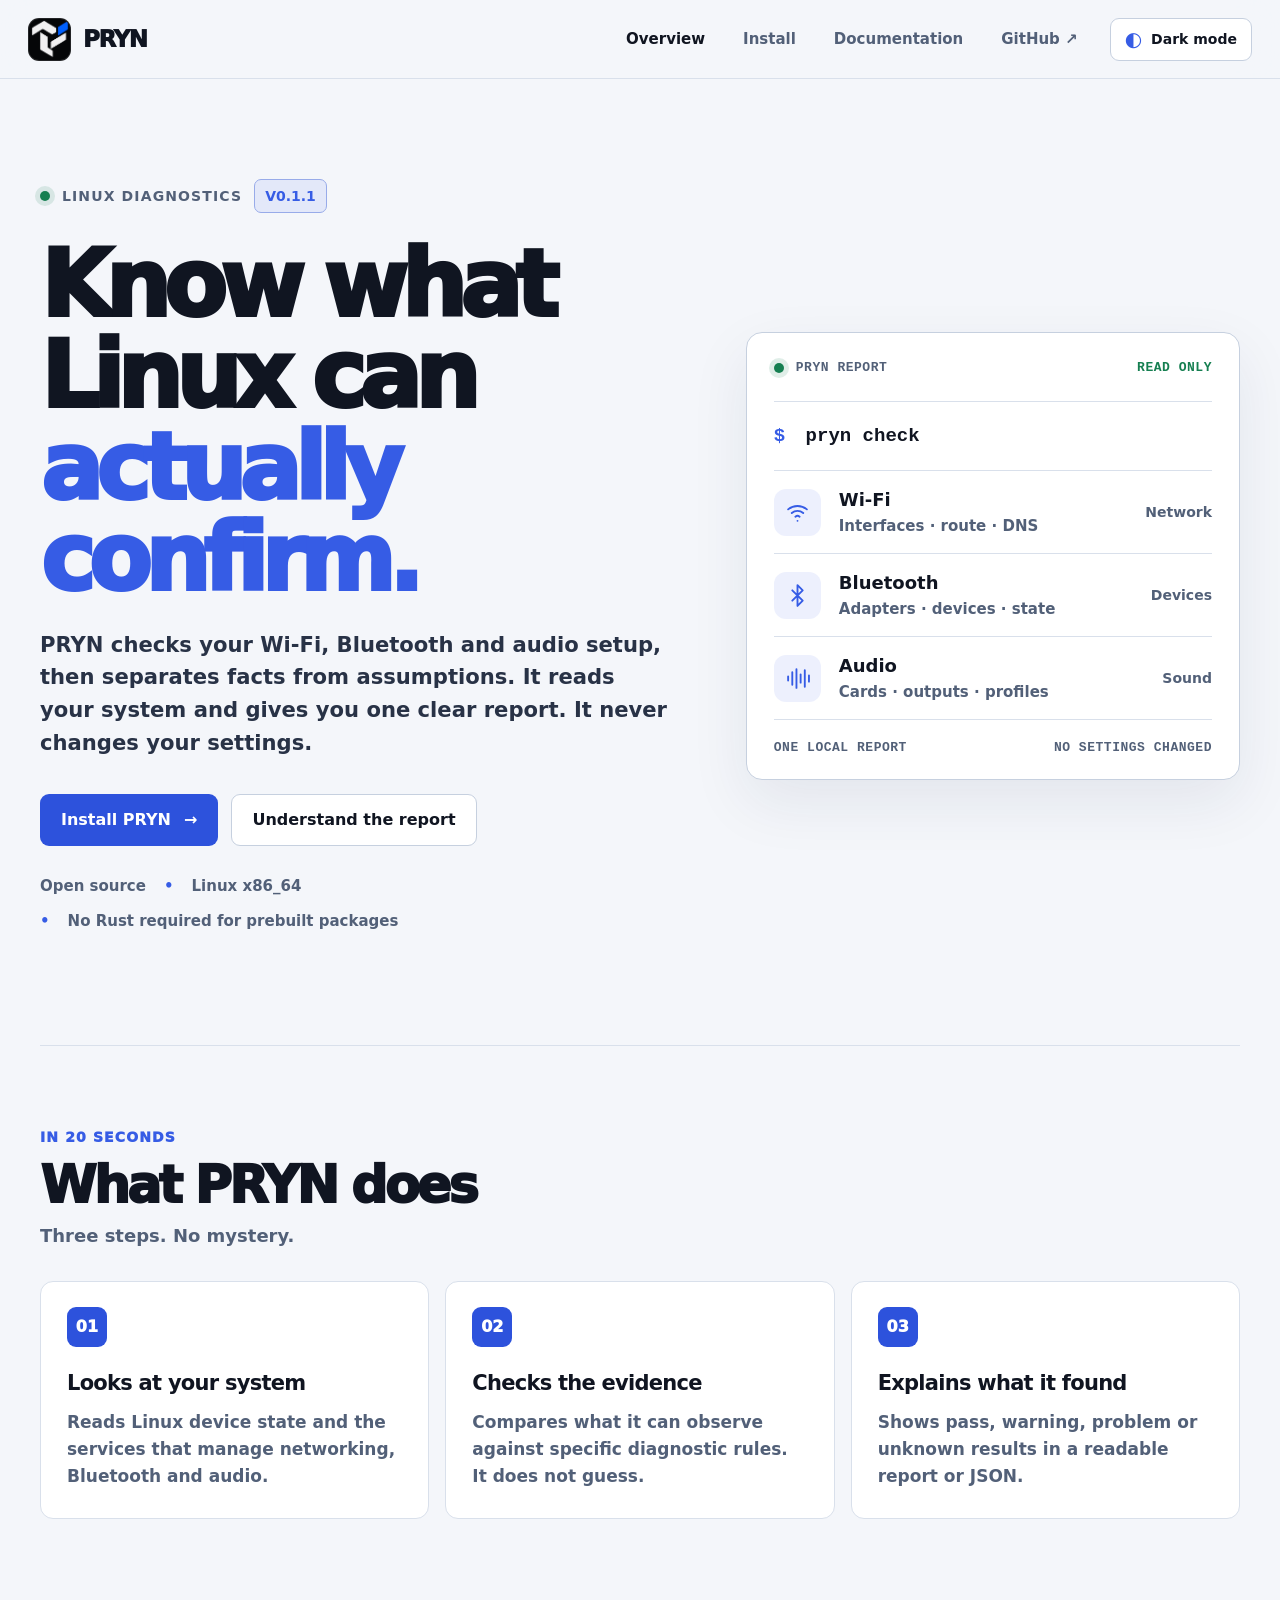
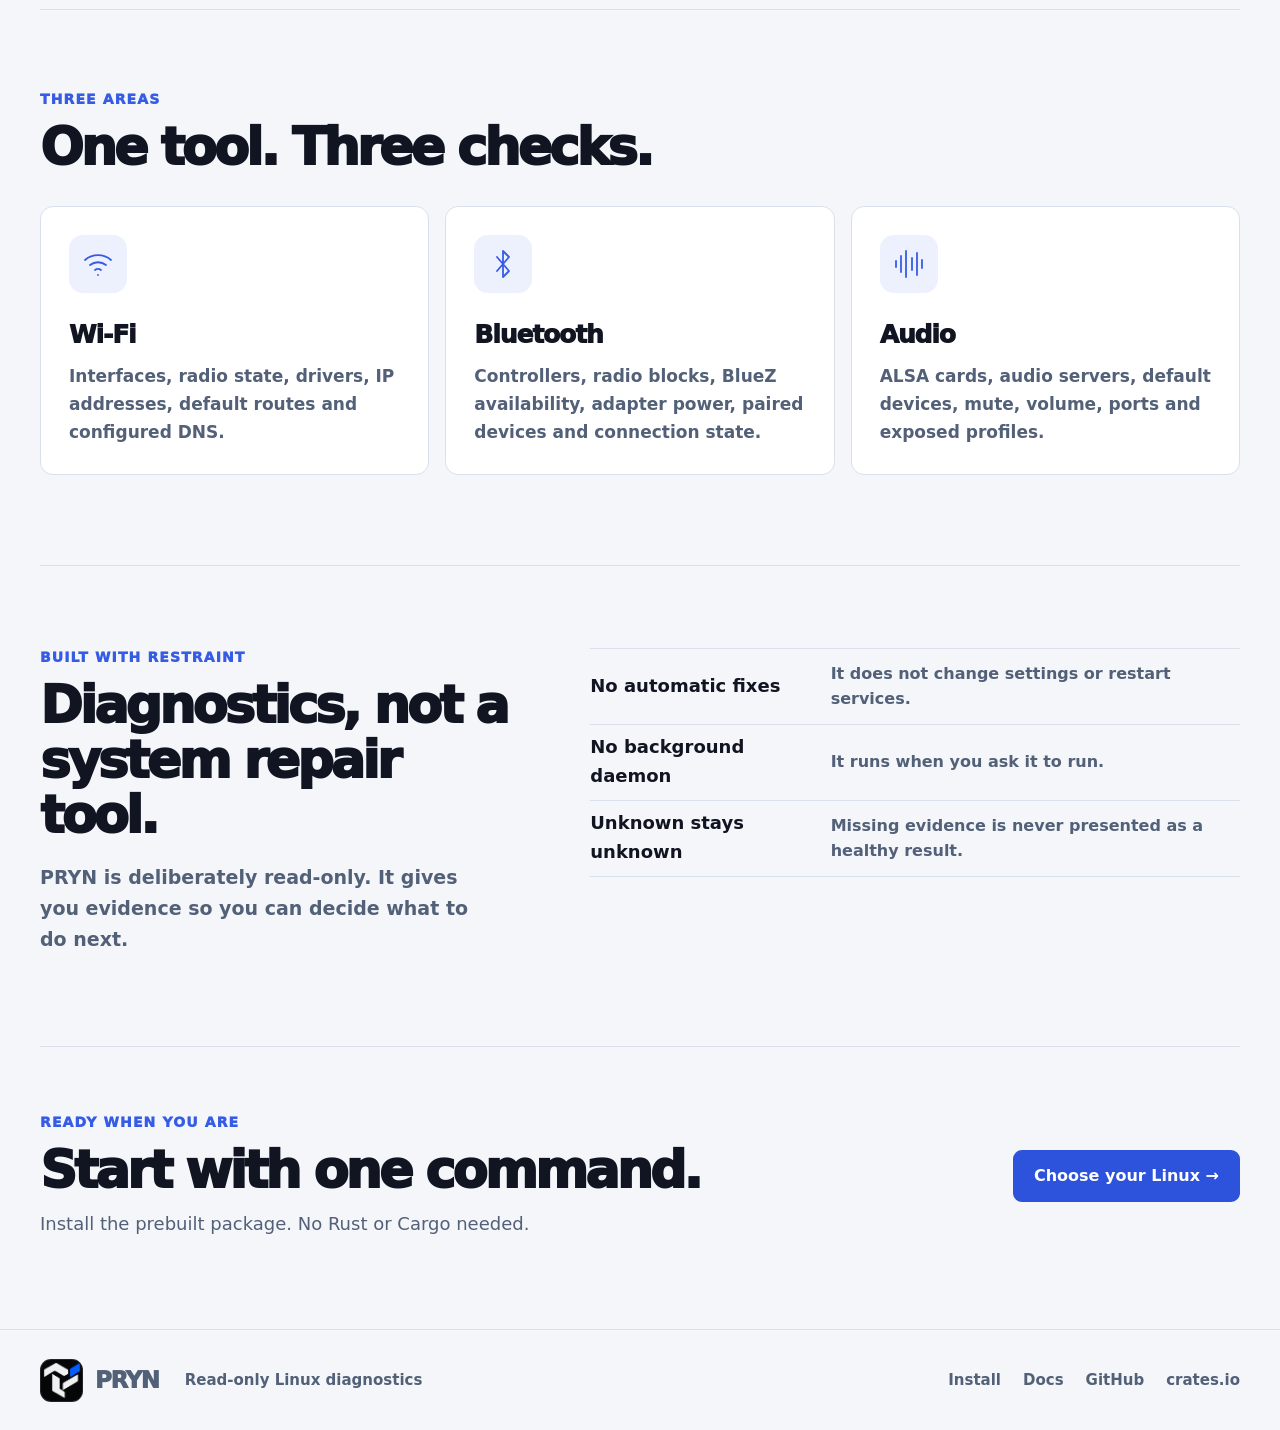
==== commit abe12caf: "Added docs, update and remove in site and clean website" ====
--- a/site/index.html
+++ b/site/index.html
@@ -4,273 +4,163 @@
   <meta charset="utf-8">
   <meta name="viewport" content="width=device-width, initial-scale=1">
   <meta name="theme-color" content="#050608">
-  <meta name="description" content="PRYN is a fast, read-only Linux diagnostic tool for Wi-Fi, Bluetooth and audio. Install on x86_64 Linux without Rust or Cargo.">
-  <meta property="og:title" content="PRYN — Linux diagnostics, made clear">
-  <meta property="og:description" content="Understand what your Linux system can confirm about Wi-Fi, Bluetooth and audio. Read-only. No Rust required for prebuilt packages.">
+  <meta name="description" content="PRYN is a read-only Linux diagnostic tool for Wi-Fi, Bluetooth and audio. One command, one clear report, no automatic changes.">
+  <meta property="og:title" content="PRYN — Linux diagnostics you can trust">
+  <meta property="og:description" content="Understand what Linux can confirm about Wi-Fi, Bluetooth and audio.">
   <meta property="og:type" content="website">
-  <meta property="og:image" content="https://mqsethar.github.io/pryn/assets/pryn-social.png">
+  <meta property="og:image" content="https://pryn.qasimio.me/assets/pryn-social.png">
   <meta name="twitter:card" content="summary_large_image">
-  <meta name="twitter:title" content="PRYN — Read-only Linux diagnostics">
-  <meta name="twitter:description" content="Know what your Linux system can confirm about Wi-Fi, Bluetooth and audio.">
-  <link rel="canonical" href="https://mqsethar.github.io/pryn/">
-  <title>PRYN — Read-only Linux diagnostics</title>
-  <link rel="icon" href="./favicon.svg" type="image/svg+xml">
+  <title>PRYN — Linux diagnostics you can trust</title>
+  <link rel="icon" href="./favicon.png" type="image/png">
   <link rel="stylesheet" href="./styles.css">
   <script src="./app.js" defer></script>
 </head>
-<body>
-  <a class="skip-link" href="#main">Skip to content</a>
+<body data-root=".">
   <header class="site-header">
     <div class="header-inner">
-      <a class="brand" href="#top" aria-label="PRYN home">
-        <img src="./assets/pryn-mark.svg" alt="" width="34" height="34">
-        <span>PRYN</span>
+      <a class="brand" href="./index.html" aria-label="PRYN home">
+        <span class="brand-symbol"><img src="./assets/pryn-symbol.png" alt=""></span>
+        <span class="brand-name">PRYN</span>
       </a>
+      <button class="mobile-menu" id="mobile-menu" aria-label="Open menu" aria-expanded="false"><span></span><span></span></button>
       <nav class="main-nav" id="main-nav" aria-label="Main navigation">
-        <a href="#overview">Overview</a>
-        <a href="#install">Install</a>
-        <a href="#capabilities">What it checks</a>
-        <a href="#docs">Docs</a>
+        <a class="current" href="./index.html">Overview</a>
+        <a href="./install.html">Install</a>
+        <a href="./docs/index.html">Documentation</a>
+        <a href="https://github.com/MQSethar/pryn" target="_blank" rel="noreferrer">GitHub ↗</a>
       </nav>
-      <div class="header-actions">
-        <a class="header-github" href="https://github.com/MQSethar/pryn" target="_blank" rel="noreferrer" aria-label="PRYN on GitHub">
-          <svg viewBox="0 0 24 24" aria-hidden="true"><path d="M12 .9a11.1 11.1 0 0 0-3.51 21.63c.56.1.76-.24.76-.54v-2.1c-3.1.68-3.76-1.32-3.76-1.32-.5-1.3-1.24-1.65-1.24-1.65-1.02-.7.08-.69.08-.69 1.12.08 1.71 1.15 1.71 1.15 1 1.7 2.61 1.21 3.25.93.1-.73.39-1.21.71-1.49-2.48-.28-5.09-1.24-5.09-5.54 0-1.22.44-2.21 1.15-2.99-.12-.28-.5-1.42.11-2.95 0 0 .94-.3 3.05 1.14a10.6 10.6 0 0 1 5.55 0c2.11-1.44 3.04-1.14 3.04-1.14.61 1.53.23 2.67.12 2.95.71.78 1.14 1.77 1.14 2.99 0 4.31-2.61 5.25-5.1 5.53.4.35.76 1.03.76 2.08v3.1c0 .3.2.65.77.54A11.1 11.1 0 0 0 12 .9Z"/></svg>
-        </a>
-        <button class="theme-toggle" type="button" id="theme-toggle" aria-label="Switch to light theme" title="Switch theme">
-          <svg class="sun-icon" viewBox="0 0 24 24" aria-hidden="true"><circle cx="12" cy="12" r="4"/><path d="M12 2v2m0 16v2M4.93 4.93l1.42 1.42m11.3 11.3 1.42 1.42M2 12h2m16 0h2M4.93 19.07l1.42-1.42m11.3-11.3 1.42-1.42"/></svg>
-          <svg class="moon-icon" viewBox="0 0 24 24" aria-hidden="true"><path d="M20.5 14.1A8.8 8.8 0 0 1 9.9 3.5a9 9 0 1 0 10.6 10.6Z"/></svg>
-          <span id="theme-label">Light mode</span>
-        </button>
-        <button class="mobile-menu" id="mobile-menu" type="button" aria-label="Open navigation" aria-controls="main-nav" aria-expanded="false">
-          <span></span><span></span>
-        </button>
-      </div>
+      <button class="theme-toggle" id="theme-toggle" type="button" aria-label="Switch theme">
+        <span class="theme-icon" aria-hidden="true">◐</span><span id="theme-label">Light mode</span>
+      </button>
     </div>
   </header>
 
-  <main id="main">
-    <section class="hero wrap" id="top">
-      <div class="hero-copy" id="overview">
-        <div class="eyebrow"><span class="eyebrow-dot"></span> READ-ONLY LINUX DIAGNOSTICS <span class="release-chip" id="release-chip">v0.1.1</span></div>
-        <h1>Know what your<br><span>Linux system sees.</span></h1>
-        <p class="hero-lede">PRYN checks Wi-Fi, Bluetooth and audio, then explains what it can actually confirm. No system changes. No background service. No guesswork.</p>
+  <main>
+    <section class="hero wrap">
+      <div class="hero-copy">
+        <div class="release-line"><span class="status-dot"></span> LINUX DIAGNOSTICS <span class="release-pill" id="release-chip">v0.1.1</span></div>
+        <h1>Know what Linux can <span>actually confirm.</span></h1>
+        <p class="hero-lead">PRYN checks your Wi-Fi, Bluetooth and audio setup, then separates facts from assumptions. It reads your system and gives you one clear report. It never changes your settings.</p>
         <div class="hero-actions">
-          <a class="button button-primary" href="#install">Install PRYN <span aria-hidden="true">↓</span></a>
-          <a class="button button-secondary" href="https://github.com/MQSethar/pryn" target="_blank" rel="noreferrer">View source <span aria-hidden="true">↗</span></a>
+          <a class="button button-primary" href="./install.html">Install PRYN <span aria-hidden="true">→</span></a>
+          <a class="button button-secondary" href="./docs/index.html">Understand the report</a>
         </div>
-        <div class="hero-facts" aria-label="Project facts">
-          <span>Open source</span><i></i><span>Linux x86_64</span><i></i><span>No Rust required</span>
+        <div class="hero-facts">
+          <span>Open source</span><span>Linux x86_64</span><span>No Rust required for prebuilt packages</span>
         </div>
       </div>
-      <div class="hero-visual" aria-label="Example of PRYN's three diagnostic areas">
-        <div class="visual-top"><span class="live-dot"></span><span>PRYN / SYSTEM CHECK</span><span class="visual-readonly">READ ONLY</span></div>
-        <div class="visual-command"><span class="prompt-mark">$</span> pryn check</div>
-        <div class="visual-items">
-          <div class="visual-item">
-            <span class="service-icon wifi-icon"><svg viewBox="0 0 24 24" aria-hidden="true"><path d="M2.5 8.8a14.2 14.2 0 0 1 19 0M5.8 12.2a9.3 9.3 0 0 1 12.4 0m-9 3.5a4.1 4.1 0 0 1 5.6 0M12 19h.01"/></svg></span>
-            <span class="visual-name">Wi-Fi</span><span class="visual-detail">Network state</span>
-          </div>
-          <div class="visual-item">
-            <span class="service-icon bluetooth-icon"><svg viewBox="0 0 24 24" aria-hidden="true"><path d="m7 7 10 10-5 5V2l5 5L7 17"/></svg></span>
-            <span class="visual-name">Bluetooth</span><span class="visual-detail">Adapters & devices</span>
-          </div>
-          <div class="visual-item">
-            <span class="service-icon audio-icon"><svg viewBox="0 0 24 24" aria-hidden="true"><path d="M3 10v4m4-8v12m4-15v18m4-13v8m4-11v14m4-10v6"/></svg></span>
-            <span class="visual-name">Audio</span><span class="visual-detail">Devices & profiles</span>
-          </div>
+
+      <div class="report-card" aria-label="Illustration of a PRYN diagnostic report">
+        <div class="report-header">
+          <div><span class="status-dot"></span><strong>PRYN REPORT</strong></div>
+          <span class="report-readonly">READ ONLY</span>
         </div>
-        <div class="visual-bottom"><span>3 DIAGNOSTIC AREAS</span><span>NO SETTINGS CHANGED</span></div>
+        <div class="report-command"><span>$</span> pryn check</div>
+        <div class="report-row">
+          <span class="system-icon" aria-hidden="true">
+            <svg viewBox="0 0 24 24"><path d="M3 9a14 14 0 0 1 18 0M6.5 12.5a8.5 8.5 0 0 1 11 0M10 16a3.2 3.2 0 0 1 4 0M12 20h.01"/></svg>
+          </span>
+          <div><strong>Wi-Fi</strong><small>Interfaces · route · DNS</small></div>
+          <span class="report-state">Network</span>
+        </div>
+        <div class="report-row">
+          <span class="system-icon" aria-hidden="true">
+            <svg viewBox="0 0 24 24"><path d="M7 7l10 10-5 5V2l5 5L7 17"/></svg>
+          </span>
+          <div><strong>Bluetooth</strong><small>Adapters · devices · state</small></div>
+          <span class="report-state">Devices</span>
+        </div>
+        <div class="report-row">
+          <span class="system-icon" aria-hidden="true">
+            <svg viewBox="0 0 24 24"><path d="M3 10v4m4-8v12m4-15v18m4-13v8m4-12v16m4-11v6"/></svg>
+          </span>
+          <div><strong>Audio</strong><small>Cards · outputs · profiles</small></div>
+          <span class="report-state">Sound</span>
+        </div>
+        <div class="report-footer"><span>ONE LOCAL REPORT</span><span>NO SETTINGS CHANGED</span></div>
       </div>
     </section>
 
-    <section class="install-section wrap" id="install">
-      <div class="section-heading">
-        <div>
-          <p class="section-kicker">01 / INSTALLATION</p>
-          <h2>Get PRYN running.</h2>
-        </div>
-        <p class="section-intro">Choose your Linux family. Download one file, then run the install command. You do not need Rust or Cargo.</p>
+    <section class="quick-understanding wrap">
+      <div class="section-title">
+        <p class="section-kicker">IN 20 SECONDS</p>
+        <h2>What PRYN does</h2>
+        <p>Three steps. No mystery.</p>
       </div>
-
-      <div class="architecture-note">
-        <span class="architecture-icon">x64</span>
-        <span><strong>One requirement:</strong> Linux on an x86_64 / amd64 machine. Check with <code>uname -m</code>. ARM64 is not supported yet.</span>
-      </div>
-
-      <div class="installer" aria-label="Choose a Linux distribution">
-        <div class="installer-tabs" role="tablist" aria-label="Linux distribution family">
-          <button class="distro-tab is-active" id="tab-debian" type="button" role="tab" aria-selected="true" aria-controls="panel-debian" data-tab="debian"><span>01</span> Debian / Ubuntu</button>
-          <button class="distro-tab" id="tab-rpm" type="button" role="tab" aria-selected="false" aria-controls="panel-rpm" data-tab="rpm"><span>02</span> Fedora / RPM</button>
-          <button class="distro-tab" id="tab-arch" type="button" role="tab" aria-selected="false" aria-controls="panel-arch" data-tab="arch"><span>03</span> Arch</button>
-          <button class="distro-tab" id="tab-other" type="button" role="tab" aria-selected="false" aria-controls="panel-other" data-tab="other"><span>04</span> Alpine / Other</button>
-        </div>
-
-        <div class="installer-content">
-          <article class="distro-panel is-active" id="panel-debian" role="tabpanel" aria-labelledby="tab-debian" data-panel="debian">
-            <div class="panel-heading">
-              <div><span class="package-label">DEB PACKAGE</span><h3>Debian, Ubuntu & Kali</h3><p>Also suitable for compatible Debian/Ubuntu derivatives.</p></div>
-              <span class="test-label">Container tested</span>
-            </div>
-            <div class="install-steps">
-              <div class="install-step">
-                <div class="step-heading"><span class="step-number">1</span><div><strong>Download the package</strong><small>Save it to your Downloads folder.</small></div></div>
-                <div class="download-row"><span class="file-name" data-file="deb">pryn_0.1.1_amd64.deb</span><a class="download-button" data-asset="deb" href="https://github.com/MQSethar/pryn/releases/download/v0.1.1/pryn_0.1.1_amd64.deb" target="_blank" rel="noreferrer">Download .deb <span aria-hidden="true">↓</span></a></div>
-              </div>
-              <div class="install-step">
-                <div class="step-heading"><span class="step-number">2</span><div><strong>Install it</strong><small>This command uses the file you just downloaded.</small></div></div>
-                <div class="code-row"><code data-command="debian">cd ~/Downloads &amp;&amp; sudo apt install ./pryn_0.1.1_amd64.deb</code><button class="copy-button" type="button" data-copy="debian" aria-label="Copy Debian install command">Copy</button></div>
-              </div>
-            </div>
-            <p class="panel-footnote">CI installation tests passed on Ubuntu 26.04, Debian 13 and Kali Rolling. Derivatives have not all been individually tested.</p>
-          </article>
-
-          <article class="distro-panel" id="panel-rpm" role="tabpanel" aria-labelledby="tab-rpm" data-panel="rpm" hidden>
-            <div class="panel-heading">
-              <div><span class="package-label">RPM PACKAGE</span><h3>Fedora & RPM systems</h3><p>One x86_64 package for Fedora and compatible RPM systems.</p></div>
-              <span class="test-label">Fedora container tested</span>
-            </div>
-            <div class="install-steps">
-              <div class="install-step">
-                <div class="step-heading"><span class="step-number">1</span><div><strong>Download the package</strong><small>Save it to your Downloads folder.</small></div></div>
-                <div class="download-row"><span class="file-name" data-file="rpm">pryn-0.1.1-1.x86_64.rpm</span><a class="download-button" data-asset="rpm" href="https://github.com/MQSethar/pryn/releases/download/v0.1.1/pryn-0.1.1-1.x86_64.rpm" target="_blank" rel="noreferrer">Download .rpm <span aria-hidden="true">↓</span></a></div>
-              </div>
-              <div class="install-step">
-                <div class="step-heading"><span class="step-number">2</span><div><strong>Install it on Fedora</strong><small>The current RPM is unsigned, so DNF skips signature verification for this local file.</small></div></div>
-                <div class="code-row"><code data-command="fedora">cd ~/Downloads &amp;&amp; sudo dnf install --nogpgcheck ./pryn-0.1.1-1.x86_64.rpm</code><button class="copy-button" type="button" data-copy="fedora" aria-label="Copy Fedora install command">Copy</button></div>
-              </div>
-              <details class="secondary-install"><summary>Using openSUSE instead?</summary><p>Download the same RPM above, then run:</p><div class="code-row"><code data-command="opensuse">cd ~/Downloads &amp;&amp; sudo zypper install --allow-unsigned-rpm ./pryn-0.1.1-1.x86_64.rpm</code><button class="copy-button" type="button" data-copy="opensuse" aria-label="Copy openSUSE install command">Copy</button></div><small>openSUSE is an intended target, not yet included in the CI smoke tests.</small></details>
-            </div>
-            <p class="panel-footnote">The RPM is unsigned. Only install it if you trust the release source and have checked the checksum.</p>
-          </article>
-
-          <article class="distro-panel" id="panel-arch" role="tabpanel" aria-labelledby="tab-arch" data-panel="arch" hidden>
-            <div class="panel-heading">
-              <div><span class="package-label">ARCH PACKAGE RECIPE</span><h3>Arch Linux</h3><p>Build a local pacman package around the prebuilt binary. No Rust compilation.</p></div>
-              <span class="pending-label" id="arch-status">AUR submission pending</span>
-            </div>
-            <div id="arch-manual">
-              <div class="install-steps">
-                <div class="install-step">
-                  <div class="step-heading"><span class="step-number">1</span><div><strong>Download the PKGBUILD</strong><small>Save the recipe to your Downloads folder.</small></div></div>
-                  <div class="download-row"><span class="file-name" data-file="pkgbuild">pryn-bin.PKGBUILD</span><a class="download-button" data-asset="pkgbuild" href="https://github.com/MQSethar/pryn/releases/download/v0.1.1/pryn-bin.PKGBUILD" target="_blank" rel="noreferrer">Download PKGBUILD <span aria-hidden="true">↓</span></a></div>
-                </div>
-                <div class="install-step">
-                  <div class="step-heading"><span class="step-number">2</span><div><strong>Build and install</strong><small>First install Arch's standard package build tools.</small></div></div>
-                  <div class="code-row code-row-tall"><code data-command="arch">sudo pacman -S --needed base-devel
-mkdir -p ~/build/pryn-bin
-cp ~/Downloads/pryn-bin.PKGBUILD ~/build/pryn-bin/PKGBUILD
-cd ~/build/pryn-bin
-makepkg --printsrcinfo &gt; .SRCINFO
-makepkg --verifysource
-makepkg -si</code><button class="copy-button" type="button" data-copy="arch" aria-label="Copy Arch installation commands">Copy</button></div>
-                </div>
-              </div>
-              <p class="panel-footnote">The PKGBUILD downloads the static release archive and verifies its pinned SHA-256 checksum. It does not build PRYN from source.</p>
-            </div>
-            <div id="arch-aur" hidden>
-              <div class="aur-ready"><strong>PRYN is available in the AUR.</strong><p>Install the community package with your AUR helper.</p><div class="code-row"><code data-command="aur">yay -S pryn-bin</code><button class="copy-button" type="button" data-copy="aur" aria-label="Copy AUR install command">Copy</button></div><a class="text-link" id="aur-link" href="https://aur.archlinux.org/packages/pryn-bin" target="_blank" rel="noreferrer">View package in AUR ↗</a></div>
-            </div>
-          </article>
-
-          <article class="distro-panel" id="panel-other" role="tabpanel" aria-labelledby="tab-other" data-panel="other" hidden>
-            <div class="panel-heading">
-              <div><span class="package-label">STATIC MUSL ARCHIVE</span><h3>Alpine & other x86_64 Linux</h3><p>Use the portable executable when there is no native package for your distro.</p></div>
-              <span class="test-label">Alpine container tested</span>
-            </div>
-            <div class="install-steps">
-              <div class="install-step">
-                <div class="step-heading"><span class="step-number">1</span><div><strong>Download the archive</strong><small>Save it to your Downloads folder.</small></div></div>
-                <div class="download-row"><span class="file-name" data-file="archive">pryn-v0.1.1-x86_64-unknown-linux-musl.tar.gz</span><a class="download-button" data-asset="archive" href="https://github.com/MQSethar/pryn/releases/download/v0.1.1/pryn-v0.1.1-x86_64-unknown-linux-musl.tar.gz" target="_blank" rel="noreferrer">Download archive <span aria-hidden="true">↓</span></a></div>
-              </div>
-              <div class="install-step">
-                <div class="step-heading"><span class="step-number">2</span><div><strong>Extract and install</strong><small>Installs PRYN for your user, not system-wide.</small></div></div>
-                <div class="code-row"><code data-command="other">cd ~/Downloads &amp;&amp; tar -xzf pryn-v0.1.1-x86_64-unknown-linux-musl.tar.gz &amp;&amp; install -Dm755 pryn-v0.1.1/pryn ~/.local/bin/pryn</code><button class="copy-button" type="button" data-copy="other" aria-label="Copy archive installation command">Copy</button></div>
-              </div>
-            </div>
-            <p class="panel-footnote">If <code>pryn</code> is not found after installation, run <code>~/.local/bin/pryn --version</code> or add <code>~/.local/bin</code> to your PATH.</p>
-          </article>
-        </div>
-        <div class="installer-footer"><span>RELEASE <strong id="installer-version">0.1.1</strong></span><span>LINUX <strong>x86_64</strong></span><a href="https://github.com/MQSethar/pryn/releases/latest" target="_blank" rel="noreferrer">All release files ↗</a></div>
-      </div>
-
-      <details class="checksum-details">
-        <summary>Want to verify the download?</summary>
-        <p>Download the checksum file, then run this in your Downloads folder. It verifies any PRYN release files you downloaded.</p>
-        <div class="code-row"><code data-command="checksum">cd ~/Downloads &amp;&amp; curl -fLO https://github.com/MQSethar/pryn/releases/download/v0.1.1/SHA256SUMS &amp;&amp; sha256sum --ignore-missing --check SHA256SUMS</code><button class="copy-button" type="button" data-copy="checksum" aria-label="Copy checksum verification command">Copy</button></div>
-        <p class="security-note">Checksums detect accidental corruption. The current release assets are not cryptographically signed, so a checksum from the same GitHub release is not independent proof of publisher identity.</p>
-      </details>
-    </section>
-
-    <section class="capabilities-section wrap" id="capabilities">
-      <div class="section-heading">
-        <div><p class="section-kicker">02 / WHAT IT CHECKS</p><h2>Three systems. One report.</h2></div>
-        <p class="section-intro">PRYN gathers what Linux exposes and keeps facts separate from assumptions.</p>
-      </div>
-      <div class="capability-grid">
-        <article class="capability-card">
-          <div class="capability-icon wifi-icon"><svg viewBox="0 0 24 24" aria-hidden="true"><path d="M2.5 8.8a14.2 14.2 0 0 1 19 0M5.8 12.2a9.3 9.3 0 0 1 12.4 0m-9 3.5a4.1 4.1 0 0 1 5.6 0M12 19h.01"/></svg></div>
-          <h3>Wi-Fi</h3><p>Interfaces, drivers, radio state, NetworkManager or iwd, IP addresses, routes and DNS configuration.</p>
+      <div class="three-steps">
+        <article class="step-card">
+          <span class="step-index">01</span>
+          <h3>Looks at your system</h3>
+          <p>Reads Linux device state and the services that manage networking, Bluetooth and audio.</p>
         </article>
-        <article class="capability-card">
-          <div class="capability-icon bluetooth-icon"><svg viewBox="0 0 24 24" aria-hidden="true"><path d="m7 7 10 10-5 5V2l5 5L7 17"/></svg></div>
-          <h3>Bluetooth</h3><p>Controllers, radio blocks, BlueZ, adapter power, paired devices and connection state.</p>
+        <article class="step-card">
+          <span class="step-index">02</span>
+          <h3>Checks the evidence</h3>
+          <p>Compares what it can observe against specific diagnostic rules. It does not guess.</p>
         </article>
-        <article class="capability-card">
-          <div class="capability-icon audio-icon"><svg viewBox="0 0 24 24" aria-hidden="true"><path d="M3 10v4m4-8v12m4-15v18m4-13v8m4-11v14m4-10v6"/></svg></div>
-          <h3>Audio</h3><p>ALSA cards, PipeWire/PulseAudio endpoints, defaults, mute, volume, ports and profiles.</p>
+        <article class="step-card">
+          <span class="step-index">03</span>
+          <h3>Explains what it found</h3>
+          <p>Shows pass, warning, problem or unknown results in a readable report or JSON.</p>
         </article>
       </div>
     </section>
 
-    <section class="principles-section wrap" id="principles">
-      <div class="principles-copy"><p class="section-kicker">03 / BUILT TO BE SAFE</p><h2>Read-only by design.</h2><p>PRYN observes your system. It never changes it to make a report look better.</p></div>
-      <div class="principle-list">
-        <div><span class="principle-mark">01</span><strong>No automatic fixes</strong><span>Never changes settings or restarts services.</span></div>
-        <div><span class="principle-mark">02</span><strong>No background daemon</strong><span>Runs when you ask it to run.</span></div>
-        <div><span class="principle-mark">03</span><strong>Unknown stays unknown</strong><span>Missing evidence is never reported as success.</span></div>
+    <section class="checks-section wrap">
+      <div class="section-title">
+        <p class="section-kicker">THREE AREAS</p>
+        <h2>One tool. Three checks.</h2>
+      </div>
+      <div class="checks-grid">
+        <article class="check-card">
+          <span class="large-system-icon" aria-hidden="true">
+            <svg viewBox="0 0 32 32"><path d="M3 12a20 20 0 0 1 26 0M8 17a13 13 0 0 1 16 0m-11 5a5 5 0 0 1 6 0M16 27h.01"/></svg>
+          </span>
+          <h3>Wi-Fi</h3>
+          <p>Interfaces, radio state, drivers, IP addresses, default routes and configured DNS.</p>
+        </article>
+        <article class="check-card">
+          <span class="large-system-icon" aria-hidden="true">
+            <svg viewBox="0 0 32 32"><path d="M10 9l12 14-6 6V3l6 6L10 23"/></svg>
+          </span>
+          <h3>Bluetooth</h3>
+          <p>Controllers, radio blocks, BlueZ availability, adapter power, paired devices and connection state.</p>
+        </article>
+        <article class="check-card">
+          <span class="large-system-icon" aria-hidden="true">
+            <svg viewBox="0 0 32 32"><path d="M3 13v6m5-11v16m5-21v26m6-19v12m5-17v22m5-15v8"/></svg>
+          </span>
+          <h3>Audio</h3>
+          <p>ALSA cards, audio servers, default devices, mute, volume, ports and exposed profiles.</p>
+        </article>
       </div>
     </section>
 
-    <section class="requirements-section wrap">
-      <div class="section-heading compact-heading">
-        <div><p class="section-kicker">04 / WHAT IT NEEDS</p><h2>Small executable.<br>Optional system services.</h2></div>
-        <p class="section-intro">The prebuilt binary does not need Rust, Cargo, glibc or shared runtime libraries. The services below are inspected if your system has them; PRYN does not install them.</p>
+    <section class="principles wrap">
+      <div class="principles-copy">
+        <p class="section-kicker">BUILT WITH RESTRAINT</p>
+        <h2>Diagnostics, not a system repair tool.</h2>
+        <p>PRYN is deliberately read-only. It gives you evidence so you can decide what to do next.</p>
       </div>
-      <div class="requirements-list">
-        <div><strong>NetworkManager or iwd</strong><span>Wi-Fi manager details</span><em>Optional</em></div>
-        <div><strong>BlueZ</strong><span>Bluetooth adapter and device state</span><em>Optional</em></div>
-        <div><strong>ALSA / PulseAudio socket</strong><span>Hardware and audio-server details</span><em>Optional</em></div>
-        <div><strong>pw-dump / iproute2</strong><span>Additional PipeWire and route data</span><em>Optional</em></div>
+      <div class="principle-list">
+        <div><strong>No automatic fixes</strong><span>It does not change settings or restart services.</span></div>
+        <div><strong>No background daemon</strong><span>It runs when you ask it to run.</span></div>
+        <div><strong>Unknown stays unknown</strong><span>Missing evidence is never presented as a healthy result.</span></div>
       </div>
     </section>
 
-    <section class="docs-section wrap" id="docs">
-      <div class="section-heading">
-        <div><p class="section-kicker">05 / LEARN MORE</p><h2>Only what you need.</h2></div>
-        <p class="section-intro">Installation first. Technical details when you need them.</p>
-      </div>
-      <div class="docs-grid">
-        <a class="doc-link" href="https://github.com/MQSethar/pryn/blob/main/docs/installation.md"><span>01</span><strong>Installation guide</strong><small>All package methods, updates and removal.</small><b aria-hidden="true">↗</b></a>
-        <a class="doc-link" href="https://github.com/MQSethar/pryn/blob/main/docs/results.md"><span>02</span><strong>Understand results</strong><small>What pass, warning and unknown mean.</small><b aria-hidden="true">↗</b></a>
-        <a class="doc-link" href="https://github.com/MQSethar/pryn/blob/main/docs/support-matrix.md"><span>03</span><strong>Compatibility</strong><small>Tested distributions and current limits.</small><b aria-hidden="true">↗</b></a>
-        <a class="doc-link" href="https://github.com/MQSethar/pryn/issues"><span>04</span><strong>Get support</strong><small>Report a bug or request a change.</small><b aria-hidden="true">↗</b></a>
-      </div>
-    </section>
-
-    <section class="closing-section wrap">
-      <div><p class="section-kicker">OPEN SOURCE · LINUX · READ-ONLY</p><h2>Start with the facts.</h2><p>Install PRYN and see what your system can confirm.</p></div>
-      <a class="button button-primary" href="#install">Install PRYN <span aria-hidden="true">↑</span></a>
+    <section class="bottom-cta wrap">
+      <div><p class="section-kicker">READY WHEN YOU ARE</p><h2>Start with one command.</h2><p>Install the prebuilt package. No Rust or Cargo needed.</p></div>
+      <a class="button button-primary" href="./install.html">Choose your Linux →</a>
     </section>
   </main>
 
   <footer class="site-footer">
     <div class="footer-inner wrap">
-      <a class="brand footer-brand" href="#top"><img src="./assets/pryn-mark.svg" alt="" width="30" height="30"><span>PRYN</span></a>
-      <span class="footer-note">Read-only Linux diagnostics.</span>
-      <div class="footer-links"><a href="https://github.com/MQSethar/pryn">GitHub</a><a href="https://crates.io/crates/pryn">crates.io</a><a href="https://github.com/MQSethar/pryn/blob/main/LICENSE-MIT">License</a></div>
-      <span class="copyright">© 2026 PRYN contributors</span>
+      <a class="brand" href="./index.html"><span class="brand-symbol"><img src="./assets/pryn-symbol.png" alt=""></span><span class="brand-name">PRYN</span></a>
+      <span>Read-only Linux diagnostics</span>
+      <div class="footer-links"><a href="./install.html">Install</a><a href="./docs/index.html">Docs</a><a href="https://github.com/MQSethar/pryn">GitHub</a><a href="https://crates.io/crates/pryn">crates.io</a></div>
     </div>
   </footer>
-  <div class="toast" id="toast" role="status" aria-live="polite"></div>
 </body>
 </html>
--- a/site/styles.css
+++ b/site/styles.css
@@ -1,304 +1,330 @@
+/* PRYN site — bold, readable, responsive, no external assets or fonts. */
 :root {
   color-scheme: dark;
   --bg: #050608;
-  --bg-soft: #090b10;
-  --surface: #0d1016;
-  --surface-raised: #11151d;
-  --surface-hover: #171c26;
-  --text: #f6f7fb;
-  --text-soft: #c8ccd5;
-  --muted: #9299a8;
-  --dim: #707787;
-  --line: #242a35;
-  --line-strong: #343c4b;
-  --accent: #6f89ff;
-  --accent-strong: #5676f6;
-  --accent-wash: rgba(111, 137, 255, .12);
-  --good: #83d7aa;
-  --warn: #e6bd78;
-  --danger: #f08080;
-  --shadow: 0 20px 70px rgba(0,0,0,.22);
-  --sans: Inter, ui-sans-serif, system-ui, -apple-system, BlinkMacSystemFont, "Segoe UI", sans-serif;
+  --surface: #0e1117;
+  --surface-2: #141923;
+  --surface-3: #1a2130;
+  --text: #f6f8fc;
+  --text-soft: #d7deeb;
+  --muted: #aab4c5;
+  --dim: #818da2;
+  --line: #2a3241;
+  --line-strong: #3a4559;
+  --accent: #5275ff;
+  --accent-strong: #3d63ff;
+  --accent-wash: rgba(82,117,255,.13);
+  --good: #69d4a1;
+  --warn: #f1c46d;
+  --bad: #ff8585;
+  --shadow: 0 24px 70px rgba(0,0,0,.25);
   --mono: ui-monospace, "SFMono-Regular", Consolas, "Liberation Mono", monospace;
+  --sans: Inter, "Segoe UI", system-ui, -apple-system, BlinkMacSystemFont, Arial, sans-serif;
   font-family: var(--sans);
   background: var(--bg);
   color: var(--text);
-  font-synthesis: none;
-  text-rendering: optimizeLegibility;
 }
 :root[data-theme="light"] {
   color-scheme: light;
-  --bg: #f5f6f8;
-  --bg-soft: #ffffff;
+  --bg: #f4f6fa;
   --surface: #ffffff;
-  --surface-raised: #f9fafc;
-  --surface-hover: #eef1f7;
-  --text: #11141b;
-  --text-soft: #333a47;
-  --muted: #626b7a;
-  --dim: #7b8492;
-  --line: #e1e5ec;
-  --line-strong: #cdd4df;
-  --accent: #405ed8;
-  --accent-strong: #3151d0;
-  --accent-wash: rgba(64, 94, 216, .09);
-  --good: #187b4b;
-  --warn: #99620b;
-  --danger: #b43e3e;
-  --shadow: 0 20px 60px rgba(25,35,55,.08);
+  --surface-2: #edf1f7;
+  --surface-3: #e5eaf3;
+  --text: #101521;
+  --text-soft: #283246;
+  --muted: #526078;
+  --dim: #68758b;
+  --line: #d9e0eb;
+  --line-strong: #c6d0df;
+  --accent: #365ce5;
+  --accent-strong: #2d52dc;
+  --accent-wash: rgba(54,92,229,.09);
+  --good: #167f51;
+  --warn: #9a6500;
+  --bad: #bd3636;
+  --shadow: 0 22px 60px rgba(23,40,72,.08);
 }
 * { box-sizing: border-box; }
-html { scroll-behavior: smooth; scroll-padding-top: 88px; }
-body { margin: 0; min-width: 320px; background: var(--bg); color: var(--text); font-size: 15px; font-weight: 500; line-height: 1.55; -webkit-font-smoothing: antialiased; }
-body, button, a { -webkit-tap-highlight-color: transparent; }
+html { scroll-behavior: smooth; scroll-padding-top: 100px; }
+body { margin: 0; min-width: 320px; background: var(--bg); color: var(--text); font-size: 18px; line-height: 1.6; font-weight: 520; overflow-x: hidden; }
 a { color: inherit; text-decoration: none; }
-button { color: inherit; font: inherit; }
-button:focus-visible, a:focus-visible, summary:focus-visible { outline: 3px solid var(--accent); outline-offset: 3px; }
+button { font: inherit; }
 code, pre { font-family: var(--mono); }
-svg { display: block; }
-.wrap { width: min(1120px, calc(100% - 48px)); margin-inline: auto; }
-.skip-link { position: absolute; top: -60px; left: 16px; z-index: 100; padding: 10px 14px; color: white; background: #3151d0; border-radius: 7px; font-weight: 700; }
-.skip-link:focus { top: 12px; }
-.site-header { position: sticky; top: 0; z-index: 30; width: 100%; background: color-mix(in srgb, var(--bg) 92%, transparent); border-bottom: 1px solid var(--line); backdrop-filter: blur(16px); }
-.header-inner { width: min(1240px, calc(100% - 48px)); height: 72px; margin: 0 auto; display: flex; align-items: center; justify-content: space-between; gap: 30px; }
-.brand { display: inline-flex; align-items: center; gap: 10px; flex: 0 0 auto; color: var(--text); font-size: 20px; line-height: 1; font-weight: 850; letter-spacing: -.055em; }
-.brand img { width: 34px; height: 34px; }
-.main-nav { display: flex; align-items: center; justify-content: center; gap: clamp(20px, 3.3vw, 42px); margin-left: auto; margin-right: auto; }
-.main-nav a { color: var(--muted); font-size: 13px; font-weight: 650; transition: color .16s ease; }
-.main-nav a:hover { color: var(--text); }
-.header-actions { display: flex; align-items: center; gap: 12px; }
-.header-github { display: grid; width: 38px; height: 38px; place-items: center; color: var(--text-soft); border: 1px solid transparent; border-radius: 8px; }
-.header-github:hover { color: var(--text); background: var(--surface-raised); border-color: var(--line); }
-.header-github svg { width: 19px; height: 19px; fill: currentColor; }
-.theme-toggle { display: inline-flex; height: 38px; align-items: center; gap: 8px; padding: 0 12px; border: 1px solid var(--line-strong); border-radius: 8px; background: var(--surface); color: var(--text-soft); cursor: pointer; font-size: 11px; font-weight: 750; }
-.theme-toggle:hover { border-color: var(--accent); color: var(--text); }
-.theme-toggle svg { width: 15px; height: 15px; fill: none; stroke: currentColor; stroke-width: 1.8; stroke-linecap: round; stroke-linejoin: round; }
-.moon-icon { display: none; }
-:root[data-theme="light"] .sun-icon { display: none; }
-:root[data-theme="light"] .moon-icon { display: block; }
-.mobile-menu { display: none; width: 38px; height: 38px; padding: 10px; background: var(--surface); border: 1px solid var(--line); border-radius: 8px; cursor: pointer; }
-.mobile-menu span { display: block; width: 16px; height: 2px; margin: 4px 0; border-radius: 2px; background: var(--text); }
-.hero { display: grid; grid-template-columns: minmax(0, 1.1fr) minmax(360px, .9fr); align-items: center; gap: clamp(44px, 7vw, 92px); padding-top: 98px; padding-bottom: 112px; }
-.hero-copy { min-width: 0; }
-.eyebrow, .section-kicker { display: flex; align-items: center; gap: 9px; margin: 0 0 23px; color: var(--muted); font-size: 10px; font-weight: 800; letter-spacing: .12em; text-transform: uppercase; }
-.eyebrow-dot { width: 7px; height: 7px; border-radius: 50%; background: var(--accent); box-shadow: 0 0 0 4px var(--accent-wash); }
-.release-chip { margin-left: 5px; padding: 4px 8px; color: var(--accent); background: var(--accent-wash); border: 1px solid color-mix(in srgb, var(--accent) 35%, transparent); border-radius: 5px; font-size: 10px; letter-spacing: .02em; }
-h1, h2, h3, p { margin-top: 0; }
-.hero h1 { max-width: 670px; margin-bottom: 23px; font-size: clamp(48px, 6.5vw, 76px); line-height: .99; font-weight: 850; letter-spacing: -.065em; }
-.hero h1 span { color: var(--accent); }
-.hero-lede { max-width: 585px; margin-bottom: 30px; color: var(--text-soft); font-size: clamp(16px, 1.6vw, 19px); line-height: 1.65; font-weight: 550; }
-.hero-actions { display: flex; flex-wrap: wrap; gap: 11px; }
-.button { min-height: 49px; display: inline-flex; align-items: center; justify-content: center; gap: 12px; padding: 0 19px; border: 1px solid transparent; border-radius: 8px; font-size: 13px; font-weight: 800; transition: transform .16s ease, background .16s ease, border-color .16s ease; }
-.button:hover { transform: translateY(-1px); }
-.button-primary { color: #fff; background: var(--accent-strong); border-color: var(--accent-strong); }
-.button-primary:hover { background: #4968ed; }
-.button-secondary { color: var(--text); background: transparent; border-color: var(--line-strong); }
-.button-secondary:hover { background: var(--surface-raised); border-color: var(--accent); }
-.hero-facts { display: flex; align-items: center; flex-wrap: wrap; gap: 12px; margin-top: 25px; color: var(--muted); font-size: 11px; font-weight: 700; }
-.hero-facts i { width: 3px; height: 3px; border-radius: 50%; background: var(--dim); }
-.hero-visual { width: 100%; padding: 20px; overflow: hidden; background: var(--surface); border: 1px solid var(--line-strong); border-radius: 13px; box-shadow: var(--shadow); }
-.visual-top, .visual-bottom { display: flex; align-items: center; justify-content: space-between; gap: 10px; color: var(--muted); font-family: var(--mono); font-size: 9px; font-weight: 700; letter-spacing: .08em; }
-.visual-top { padding-bottom: 18px; border-bottom: 1px solid var(--line); }
-.live-dot { width: 7px; height: 7px; margin-right: -3px; border-radius: 50%; background: var(--good); }
-.visual-readonly { margin-left: auto; color: var(--good); }
-.visual-command { padding: 24px 3px 19px; color: var(--text); font-family: var(--mono); font-size: 14px; font-weight: 700; }
-.prompt-mark { margin-right: 7px; color: var(--accent); }
-.visual-items { display: grid; gap: 0; }
-.visual-item { min-height: 66px; display: grid; grid-template-columns: 40px 1fr auto; align-items: center; gap: 12px; border-top: 1px solid var(--line); }
-.service-icon { width: 37px; height: 37px; display: grid; place-items: center; border-radius: 9px; background: var(--accent-wash); color: var(--accent); }
-.service-icon svg, .capability-icon svg { width: 20px; height: 20px; fill: none; stroke: currentColor; stroke-width: 1.8; stroke-linecap: round; stroke-linejoin: round; }
-.visual-name { color: var(--text); font-size: 13px; font-weight: 800; }
-.visual-detail { color: var(--muted); font-size: 11px; font-weight: 600; }
-.visual-bottom { margin-top: 10px; padding-top: 16px; border-top: 1px solid var(--line); color: var(--dim); }
-.install-section { padding-top: 62px; padding-bottom: 104px; border-top: 1px solid var(--line); }
-.section-heading { display: flex; align-items: end; justify-content: space-between; gap: 40px; margin-bottom: 28px; }
-.section-kicker { margin-bottom: 12px; color: var(--accent); }
-.section-heading h2, .principles-copy h2 { margin: 0; font-size: clamp(30px, 4vw, 43px); line-height: 1.1; font-weight: 850; letter-spacing: -.05em; }
-.section-intro { max-width: 410px; margin: 0 0 3px; color: var(--muted); font-size: 14px; line-height: 1.65; font-weight: 550; }
-.architecture-note { display: flex; align-items: center; gap: 13px; margin-bottom: 17px; padding: 13px 16px; background: var(--accent-wash); border: 1px solid color-mix(in srgb, var(--accent) 28%, transparent); border-radius: 8px; color: var(--text-soft); font-size: 12px; }
-.architecture-note strong { color: var(--text); font-weight: 800; }
-.architecture-note code { color: var(--accent); font-size: 11px; font-weight: 700; }
-.architecture-icon { flex: 0 0 auto; display: grid; width: 34px; height: 28px; place-items: center; border: 1px solid var(--line-strong); border-radius: 5px; background: var(--surface); color: var(--text); font: 800 10px var(--mono); }
-.installer { background: var(--surface); border: 1px solid var(--line-strong); border-radius: 12px; overflow: hidden; box-shadow: var(--shadow); }
-.installer-tabs { display: grid; grid-template-columns: repeat(4, 1fr); gap: 0; padding: 8px; background: var(--bg-soft); border-bottom: 1px solid var(--line); }
-.distro-tab { min-height: 50px; display: flex; align-items: center; justify-content: center; gap: 10px; padding: 8px 12px; color: var(--muted); background: transparent; border: 1px solid transparent; border-radius: 7px; cursor: pointer; font-size: 12px; font-weight: 800; transition: color .15s ease, background .15s ease, border-color .15s ease; }
-.distro-tab > span { color: var(--dim); font: 700 10px var(--mono); }
-.distro-tab:hover { color: var(--text); background: var(--surface-raised); }
-.distro-tab.is-active { color: var(--text); background: var(--accent-wash); border-color: color-mix(in srgb, var(--accent) 36%, transparent); }
-.distro-tab.is-active > span { color: var(--accent); }
-.installer-content { padding: clamp(20px, 4vw, 34px); }
-.distro-panel[hidden] { display: none !important; }
-.distro-panel { animation: panel-in .18s ease-out; }
-@keyframes panel-in { from { opacity: .5; transform: translateY(4px); } to { opacity: 1; transform: translateY(0); } }
-.panel-heading { display: flex; align-items: start; justify-content: space-between; gap: 24px; margin-bottom: 27px; }
-.package-label { display: inline-block; margin-bottom: 9px; color: var(--accent); font: 800 9px var(--mono); letter-spacing: .1em; }
-.panel-heading h3 { margin: 0 0 5px; font-size: clamp(21px, 3vw, 27px); line-height: 1.18; font-weight: 850; letter-spacing: -.045em; }
-.panel-heading p { margin: 0; color: var(--muted); font-size: 12px; font-weight: 550; }
-.test-label, .pending-label { flex: 0 0 auto; padding: 6px 9px; border-radius: 5px; background: color-mix(in srgb, var(--good) 10%, transparent); color: var(--good); font-size: 9px; font-weight: 800; }
-.pending-label { color: var(--warn); background: color-mix(in srgb, var(--warn) 10%, transparent); }
-.install-steps { display: grid; grid-template-columns: 1fr 1fr; gap: 18px; }
-.install-step { min-width: 0; padding: 17px; background: var(--bg-soft); border: 1px solid var(--line); border-radius: 9px; }
-.step-heading { min-height: 43px; display: flex; align-items: center; gap: 11px; margin-bottom: 13px; }
-.step-number { flex: 0 0 auto; width: 27px; height: 27px; display: grid; place-items: center; border-radius: 50%; color: #fff; background: var(--accent-strong); font-size: 12px; font-weight: 850; }
-.step-heading strong, .step-heading small { display: block; }
-.step-heading strong { color: var(--text); font-size: 12px; font-weight: 850; }
-.step-heading small { margin-top: 3px; color: var(--muted); font-size: 10px; font-weight: 550; }
-.download-row { min-height: 52px; display: flex; align-items: center; justify-content: space-between; gap: 12px; padding: 9px 10px 9px 13px; border: 1px solid var(--line-strong); border-radius: 7px; background: var(--surface); }
-.file-name { min-width: 0; overflow-wrap: anywhere; color: var(--text-soft); font: 600 10px/1.5 var(--mono); }
-.download-button { flex: 0 0 auto; min-height: 34px; display: inline-flex; align-items: center; justify-content: center; gap: 8px; padding: 0 11px; border-radius: 6px; background: var(--accent-strong); color: white; font-size: 10px; font-weight: 850; }
-.download-button:hover { background: #4968ed; }
-.download-button span { font-size: 15px; line-height: 1; }
-.code-row { position: relative; min-width: 0; min-height: 48px; display: flex; align-items: center; gap: 12px; padding: 10px 10px 10px 13px; background: var(--surface); border: 1px solid var(--line-strong); border-radius: 7px; }
-.code-row code { display: block; min-width: 0; flex: 1; color: var(--text-soft); font-size: 10px; font-weight: 600; line-height: 1.75; white-space: pre-wrap; overflow-wrap: anywhere; }
-.copy-button { flex: 0 0 auto; min-width: 48px; height: 29px; border: 1px solid var(--line-strong); border-radius: 5px; background: var(--surface-raised); color: var(--text); cursor: pointer; font-size: 10px; font-weight: 800; }
+button, a { -webkit-tap-highlight-color: transparent; }
+:focus-visible { outline: 3px solid var(--accent); outline-offset: 3px; }
+.wrap { width: min(1200px, calc(100% - 56px)); margin-inline: auto; }
+
+.site-header { position: sticky; top: 0; z-index: 30; min-height: 78px; border-bottom: 1px solid var(--line); background: color-mix(in srgb, var(--bg) 92%, transparent); backdrop-filter: blur(18px); }
+.header-inner { width: min(1320px, calc(100% - 56px)); min-height: 78px; margin: auto; display: flex; align-items: center; gap: 32px; }
+.brand { display: inline-flex; align-items: center; gap: 12px; flex: 0 0 auto; }
+.brand-symbol { width: 43px; height: 43px; display: grid; place-items: center; overflow: hidden; border-radius: 11px; background: #050608; border: 1px solid rgba(255,255,255,.12); }
+.brand-symbol img { display: block; width: 40px; height: 40px; object-fit: contain; }
+.brand-name { font-size: 23px; line-height: 1; font-weight: 950; letter-spacing: -.06em; }
+.main-nav { display: flex; align-items: center; gap: clamp(18px, 3vw, 38px); margin-left: auto; }
+.main-nav a { color: var(--muted); font-size: 15px; font-weight: 780; transition: color .15s ease; }
+.main-nav a:hover, .main-nav a.current { color: var(--text); }
+.theme-toggle { min-height: 43px; display: inline-flex; align-items: center; justify-content: center; gap: 9px; padding: 0 14px; border: 1px solid var(--line-strong); border-radius: 9px; color: var(--text); background: var(--surface); cursor: pointer; font-size: 14px; font-weight: 800; }
+.theme-icon { color: var(--accent); font-size: 20px; line-height: 1; }
+.mobile-menu { display: none; width: 44px; height: 42px; padding: 9px; border: 1px solid var(--line-strong); border-radius: 8px; background: var(--surface); }
+.mobile-menu span { display: block; height: 2px; margin: 5px 2px; border-radius: 4px; background: var(--text); }
+
+.hero { display: grid; grid-template-columns: minmax(0, 1.12fr) minmax(380px, .88fr); align-items: center; gap: clamp(42px, 6vw, 84px); padding-top: 100px; padding-bottom: 112px; }
+.release-line { display: flex; align-items: center; gap: 12px; color: var(--muted); font-size: 14px; font-weight: 850; letter-spacing: .08em; text-transform: uppercase; }
+.status-dot { width: 10px; height: 10px; flex: 0 0 auto; border-radius: 50%; background: var(--good); box-shadow: 0 0 0 5px color-mix(in srgb, var(--good) 13%, transparent); }
+.release-pill, .version-badge { padding: 5px 10px; border: 1px solid color-mix(in srgb, var(--accent) 40%, var(--line)); border-radius: 7px; color: var(--accent); background: var(--accent-wash); font-size: 14px; font-weight: 850; letter-spacing: 0; }
+.hero h1 { max-width: 780px; margin: 27px 0 24px; font-size: clamp(54px, 7.2vw, 92px); line-height: .99; font-weight: 950; letter-spacing: -.075em; }
+.hero h1 span { display: block; color: var(--accent); }
+.hero-lead { max-width: 680px; margin: 0; color: var(--text-soft); font-size: clamp(19px, 1.65vw, 23px); line-height: 1.55; font-weight: 620; }
+.hero-actions { display: flex; flex-wrap: wrap; gap: 13px; margin-top: 34px; }
+.button { min-height: 52px; display: inline-flex; align-items: center; justify-content: center; gap: 13px; padding: 0 20px; border: 1px solid transparent; border-radius: 9px; font-size: 16px; font-weight: 900; transition: transform .15s ease, background .15s ease, border-color .15s ease; }
+.button:hover { transform: translateY(-2px); }
+.button-primary { color: #fff; background: var(--accent-strong); }
+.button-primary:hover { background: #294fe8; }
+.button-secondary { color: var(--text); background: var(--surface); border-color: var(--line-strong); }
+.button-secondary:hover { border-color: var(--accent); }
+.button-small { min-height: 42px; padding: 0 15px; font-size: 14px; }
+.hero-facts { display: flex; flex-wrap: wrap; gap: 11px 18px; margin-top: 28px; color: var(--muted); font-size: 15px; font-weight: 750; }
+.hero-facts span + span::before { content: "•"; margin-right: 18px; color: var(--accent); }
+
+.report-card { padding: 25px 27px 20px; border: 1px solid var(--line-strong); border-radius: 16px; background: var(--surface); box-shadow: var(--shadow); }
+.report-header, .report-footer { display: flex; align-items: center; justify-content: space-between; gap: 12px; color: var(--muted); font-family: var(--mono); font-size: 13px; font-weight: 800; letter-spacing: .04em; }
+.report-header > div { display: flex; align-items: center; gap: 12px; }
+.report-readonly { color: var(--good); }
+.report-command { margin-top: 22px; padding: 19px 0; border-top: 1px solid var(--line); border-bottom: 1px solid var(--line); font-family: var(--mono); font-size: 19px; font-weight: 850; }
+.report-command span { color: var(--accent); margin-right: 9px; }
+.report-row { display: grid; grid-template-columns: 50px minmax(0,1fr) auto; align-items: center; gap: 15px; min-height: 83px; border-bottom: 1px solid var(--line); }
+.system-icon, .large-system-icon { display: grid; place-items: center; color: var(--accent); background: var(--accent-wash); border-radius: 12px; }
+.system-icon { width: 47px; height: 47px; }
+.system-icon svg { width: 25px; height: 25px; }
+.system-icon svg, .large-system-icon svg { fill: none; stroke: currentColor; stroke-width: 1.8; stroke-linecap: round; stroke-linejoin: round; }
+.report-row strong { display: block; font-size: 18px; font-weight: 900; }
+.report-row small { display: block; color: var(--muted); font-size: 15px; font-weight: 620; }
+.report-state { color: var(--muted); font-size: 14px; font-weight: 800; }
+.report-footer { padding-top: 18px; font-size: 13px; }
+
+.quick-understanding, .checks-section, .principles, .bottom-cta { padding-top: 82px; padding-bottom: 90px; border-top: 1px solid var(--line); }
+.section-title { margin-bottom: 30px; }
+.section-kicker { margin: 0 0 12px; color: var(--accent); font-size: 14px; line-height: 1.3; font-weight: 950; letter-spacing: .08em; text-transform: uppercase; }
+.section-title h2, .principles h2, .bottom-cta h2 { margin: 0; font-size: clamp(36px, 4vw, 54px); line-height: 1.08; font-weight: 950; letter-spacing: -.06em; }
+.section-title > p:last-child { margin: 9px 0 0; color: var(--muted); font-size: 18px; font-weight: 600; }
+.three-steps { display: grid; grid-template-columns: repeat(3, 1fr); gap: 16px; }
+.step-card { min-height: 210px; padding: 25px 26px 28px; border: 1px solid var(--line); border-radius: 13px; background: var(--surface); }
+.step-index { display: inline-flex; align-items: center; justify-content: center; width: 40px; height: 40px; border-radius: 9px; color: #fff; background: var(--accent-strong); font-size: 16px; font-weight: 950; }
+.step-card h3 { margin: 20px 0 8px; font-size: 21px; font-weight: 900; letter-spacing: -.035em; }
+.step-card p { margin: 0; color: var(--muted); font-size: 17px; line-height: 1.6; font-weight: 580; }
+
+.checks-section { padding-top: 80px; }
+.checks-grid { display: grid; grid-template-columns: repeat(3, 1fr); gap: 16px; }
+.check-card { min-height: 250px; padding: 28px; border: 1px solid var(--line); border-radius: 13px; background: var(--surface); }
+.large-system-icon { width: 58px; height: 58px; border-radius: 14px; }
+.large-system-icon svg { width: 32px; height: 32px; }
+.check-card h3 { margin: 22px 0 7px; font-size: 25px; font-weight: 950; letter-spacing: -.045em; }
+.check-card p { margin: 0; color: var(--muted); font-size: 17px; line-height: 1.65; font-weight: 580; }
+
+.principles { display: grid; grid-template-columns: .85fr 1.15fr; gap: 70px; align-items: start; }
+.principles-copy h2 { max-width: 480px; }
+.principles-copy > p:last-child { max-width: 440px; margin: 18px 0 0; color: var(--muted); font-size: 19px; line-height: 1.65; font-weight: 600; }
+.principle-list { border-top: 1px solid var(--line); }
+.principle-list > div { display: grid; grid-template-columns: minmax(180px,.7fr) 1.3fr; gap: 20px; align-items: center; min-height: 76px; border-bottom: 1px solid var(--line); }
+.principle-list strong { font-size: 18px; font-weight: 900; }
+.principle-list span { color: var(--muted); font-size: 16px; font-weight: 600; }
+.bottom-cta { display: flex; justify-content: space-between; align-items: center; gap: 30px; margin-bottom: 20px; padding-top: 66px; padding-bottom: 70px; }
+.bottom-cta p:last-child { margin: 12px 0 0; color: var(--muted); font-size: 18px; }
+.site-footer { border-top: 1px solid var(--line); }
+.footer-inner { min-height: 100px; display: flex; align-items: center; gap: 26px; color: var(--muted); font-size: 15px; font-weight: 650; }
+.footer-inner > span { margin-right: auto; }
+.footer-links { display: flex; flex-wrap: wrap; gap: 22px; }
+.footer-links a:hover { color: var(--text); }
+
+/* Installation page */
+.page-main { padding-top: 66px; padding-bottom: 100px; }
+.page-intro { max-width: 920px; margin-bottom: 55px; }
+.page-intro h1 { margin: 0; font-size: clamp(48px, 6vw, 76px); line-height: 1.02; font-weight: 950; letter-spacing: -.07em; }
+.page-intro h1 span { color: var(--accent); }
+.page-lead { max-width: 850px; margin: 22px 0 0; color: var(--muted); font-size: 21px; line-height: 1.55; font-weight: 600; }
+.requirement-banner { display: flex; gap: 17px; align-items: center; margin-top: 28px; padding: 18px 21px; border: 1px solid color-mix(in srgb, var(--accent) 36%, var(--line)); border-radius: 11px; background: var(--accent-wash); font-size: 16px; }
+.requirement-banner strong { flex: 0 0 auto; padding: 5px 9px; border-radius: 6px; background: var(--surface); font-size: 15px; font-weight: 950; }
+.requirement-banner span { color: var(--text-soft); font-weight: 600; }
+code { color: var(--accent); font-size: .94em; font-weight: 750; }
+.section-heading-row { display: flex; justify-content: space-between; align-items: end; gap: 24px; margin-bottom: 19px; }
+.section-heading-row h2 { margin: 0; font-size: 32px; line-height: 1.1; font-weight: 950; letter-spacing: -.05em; }
+.section-heading-row p { margin: 7px 0 0; color: var(--muted); font-size: 17px; }
+.version-badge { color: var(--muted); background: var(--surface); border-color: var(--line); }
+.version-badge strong { color: var(--text); margin-left: 5px; }
+.platform-tabs { display: flex; flex-wrap: wrap; gap: 8px; padding: 8px; border: 1px solid var(--line); border-radius: 12px 12px 0 0; background: var(--surface-2); }
+.platform-tab { min-height: 52px; flex: 1 1 150px; padding: 10px 14px; border: 1px solid transparent; border-radius: 8px; color: var(--muted); background: transparent; cursor: pointer; font-size: 16px; font-weight: 900; }
+.platform-tab:hover { color: var(--text); background: var(--surface-3); }
+.platform-tab.active { color: var(--text); background: var(--accent-wash); border-color: color-mix(in srgb, var(--accent) 40%, var(--line)); }
+.platform-panel { padding: clamp(24px, 4vw, 42px); border: 1px solid var(--line); border-top: 0; border-radius: 0 0 14px 14px; background: var(--surface); box-shadow: var(--shadow); }
+.platform-panel[hidden], .mode-panel[hidden] { display: none !important; }
+.platform-heading { display: flex; align-items: start; justify-content: space-between; gap: 22px; margin-bottom: 25px; }
+.package-type { color: var(--accent); font-size: 14px; font-weight: 950; letter-spacing: .08em; }
+.platform-heading h3 { margin: 8px 0 5px; font-size: clamp(24px, 3vw, 34px); line-height: 1.15; font-weight: 950; letter-spacing: -.05em; }
+.platform-heading p { max-width: 770px; margin: 0; color: var(--muted); font-size: 17px; line-height: 1.55; font-weight: 580; }
+.tested-label, .status-label { flex: 0 0 auto; padding: 8px 11px; border-radius: 7px; color: var(--good); background: color-mix(in srgb, var(--good) 12%, transparent); font-size: 14px; font-weight: 900; }
+.status-label { color: var(--warn); background: color-mix(in srgb, var(--warn) 11%, transparent); }
+.mode-tabs { display: flex; gap: 6px; width: fit-content; max-width: 100%; margin-bottom: 22px; padding: 5px; border: 1px solid var(--line); border-radius: 10px; background: var(--surface-2); }
+.mode-tab { min-height: 42px; min-width: 110px; padding: 7px 17px; border: 1px solid transparent; border-radius: 7px; color: var(--muted); background: transparent; cursor: pointer; font-size: 15px; font-weight: 900; }
+.mode-tab.active { color: var(--text); border-color: var(--line-strong); background: var(--surface); box-shadow: 0 2px 8px rgba(0,0,0,.08); }
+.action-grid { display: grid; grid-template-columns: repeat(2, minmax(0,1fr)); gap: 15px; }
+.action-block { min-width: 0; padding: 22px; border: 1px solid var(--line); border-radius: 11px; background: var(--surface-2); }
+.action-block h4 { margin: 0; font-size: 20px; line-height: 1.3; font-weight: 950; letter-spacing: -.035em; }
+.action-block p { margin: 7px 0 17px; color: var(--muted); font-size: 16px; line-height: 1.55; font-weight: 580; }
+.action-number { display: inline-grid; place-items: center; width: 34px; height: 34px; margin-bottom: 14px; border-radius: 50%; color: #fff; background: var(--accent-strong); font-size: 16px; font-weight: 950; }
+.download-box, .code-box { min-width: 0; display: flex; align-items: center; gap: 14px; padding: 11px 12px 11px 16px; border: 1px solid var(--line-strong); border-radius: 8px; background: var(--bg); }
+.download-box code, .code-box code { min-width: 0; flex: 1; color: var(--text-soft); overflow-wrap: anywhere; white-space: pre-wrap; font-size: 15px; line-height: 1.65; font-weight: 700; }
+.download-box code { font-size: 14px; }
+.copy-button { flex: 0 0 auto; min-height: 37px; padding: 0 12px; border: 1px solid var(--line-strong); border-radius: 7px; color: var(--text); background: var(--surface-2); cursor: pointer; font-size: 14px; font-weight: 900; }
 .copy-button:hover { border-color: var(--accent); color: var(--accent); }
-.code-row-tall { align-items: start; }
-.code-row-tall .copy-button { margin-top: 0; }
-.panel-footnote { margin: 16px 2px 0; color: var(--muted); font-size: 10px; line-height: 1.6; font-weight: 550; }
-.secondary-install { margin-top: 15px; padding: 13px 15px; background: var(--bg-soft); border: 1px solid var(--line); border-radius: 8px; }
-.secondary-install summary, .checksum-details summary { cursor: pointer; color: var(--text); font-size: 11px; font-weight: 800; }
-.secondary-install p { margin: 10px 0 7px; color: var(--muted); font-size: 11px; }
-.secondary-install small { display: block; margin-top: 8px; color: var(--muted); font-size: 10px; }
-.callout { margin-top: 15px; padding: 13px 15px; border-left: 3px solid var(--warn); background: color-mix(in srgb, var(--warn) 8%, transparent); color: var(--text-soft); font-size: 11px; line-height: 1.6; }
-.callout strong { color: var(--warn); }
-.aur-ready { padding: 20px; border: 1px solid var(--line); border-radius: 9px; background: var(--bg-soft); }
-.aur-ready > strong { font-size: 15px; font-weight: 850; }
-.aur-ready p { margin: 5px 0 13px; color: var(--muted); font-size: 12px; }
-.text-link { display: inline-flex; margin-top: 11px; color: var(--accent); font-size: 11px; font-weight: 800; }
+.action-note { margin: 20px 0 0; color: var(--muted); font-size: 15px; line-height: 1.6; font-weight: 600; }
+.warning-note { color: var(--warn); }
+.mode-panel .action-block { max-width: 900px; }
+.mode-panel .action-block .download-box { margin: 12px 0 21px; }
+.second-heading { margin-top: 5px !important; }
+.code-box-tall { align-items: flex-start; }
+.code-box-tall code { padding: 2px 0; }
+.aur-ready { max-width: 850px; padding: 25px; border: 1px solid var(--line); border-radius: 11px; background: var(--surface-2); }
+.aur-ready h4 { margin: 0 0 10px; font-size: 22px; font-weight: 950; }
+.aur-ready p { color: var(--muted); font-size: 17px; }
+.text-link { display: inline-flex; margin-top: 16px; color: var(--accent); font-size: 16px; font-weight: 850; }
 .text-link:hover { text-decoration: underline; }
-.installer-footer { min-height: 43px; display: flex; align-items: center; gap: 22px; padding: 0 22px; border-top: 1px solid var(--line); color: var(--dim); font: 800 9px var(--mono); letter-spacing: .06em; }
-.installer-footer strong { color: var(--text-soft); }
-.installer-footer a { margin-left: auto; color: var(--muted); }
-.installer-footer a:hover { color: var(--accent); }
-.checksum-details { margin-top: 14px; padding: 16px 18px; border: 1px solid var(--line); border-radius: 8px; background: var(--surface); }
-.checksum-details p { margin: 11px 0; color: var(--muted); font-size: 11px; }
-.checksum-details .security-note { font-size: 10px; }
-.capabilities-section { padding-top: 30px; padding-bottom: 103px; border-top: 1px solid var(--line); }
-.capability-grid { display: grid; grid-template-columns: repeat(3, 1fr); border: 1px solid var(--line); border-radius: 11px; overflow: hidden; background: var(--surface); }
-.capability-card { min-height: 225px; padding: 27px; border-right: 1px solid var(--line); }
-.capability-card:last-child { border-right: 0; }
-.capability-icon { width: 43px; height: 43px; display: grid; place-items: center; margin-bottom: 24px; color: var(--accent); background: var(--accent-wash); border-radius: 10px; }
-.capability-icon svg { width: 23px; height: 23px; }
-.capability-card h3 { margin-bottom: 8px; font-size: 17px; font-weight: 850; letter-spacing: -.025em; }
-.capability-card p { max-width: 300px; margin: 0; color: var(--muted); font-size: 12px; line-height: 1.75; font-weight: 550; }
-.principles-section { display: grid; grid-template-columns: .8fr 1.2fr; gap: 75px; padding-top: 78px; padding-bottom: 84px; border-top: 1px solid var(--line); }
-.principles-copy h2 { margin-bottom: 13px; }
-.principles-copy > p:last-child { max-width: 340px; margin: 0; color: var(--muted); font-size: 13px; line-height: 1.7; }
-.principle-list { border-top: 1px solid var(--line); }
-.principle-list > div { min-height: 66px; display: grid; grid-template-columns: 38px 1fr 1.2fr; align-items: center; gap: 14px; border-bottom: 1px solid var(--line); }
-.principle-mark { color: var(--accent); font: 800 10px var(--mono); }
-.principle-list strong { font-size: 12px; font-weight: 850; }
-.principle-list > div > span:last-child { color: var(--muted); font-size: 11px; }
-.requirements-section { padding-top: 75px; padding-bottom: 100px; border-top: 1px solid var(--line); }
-.compact-heading { align-items: start; }
-.compact-heading .section-intro { max-width: 440px; }
-.requirements-list { border-top: 1px solid var(--line); }
-.requirements-list > div { min-height: 57px; display: grid; grid-template-columns: 1fr 1.2fr auto; align-items: center; gap: 14px; border-bottom: 1px solid var(--line); }
-.requirements-list strong { font-size: 12px; font-weight: 800; }
-.requirements-list span { color: var(--muted); font-size: 11px; }
-.requirements-list em { color: var(--dim); font: normal 800 9px var(--mono); text-transform: uppercase; }
-.docs-section { padding-top: 8px; padding-bottom: 95px; border-top: 1px solid var(--line); }
-.docs-grid { display: grid; grid-template-columns: repeat(4, 1fr); border: 1px solid var(--line); border-radius: 10px; overflow: hidden; background: var(--surface); }
-.doc-link { position: relative; min-height: 145px; display: flex; flex-direction: column; padding: 17px 18px; border-right: 1px solid var(--line); transition: background .15s ease; }
-.doc-link:last-child { border-right: 0; }
-.doc-link:hover { background: var(--surface-hover); }
-.doc-link > span { margin-bottom: 18px; color: var(--accent); font: 800 9px var(--mono); }
-.doc-link strong { font-size: 12px; font-weight: 850; }
-.doc-link small { margin-top: 5px; color: var(--muted); font-size: 10px; line-height: 1.5; }
-.doc-link b { position: absolute; top: 16px; right: 17px; color: var(--dim); font-weight: 600; }
-.closing-section { display: flex; align-items: end; justify-content: space-between; gap: 30px; padding-top: 58px; padding-bottom: 68px; border-top: 1px solid var(--line); }
-.closing-section .section-kicker { margin-bottom: 11px; }
-.closing-section h2 { margin: 0 0 7px; font-size: clamp(31px, 4vw, 44px); font-weight: 850; letter-spacing: -.05em; line-height: 1.1; }
-.closing-section p:last-child { margin: 0; color: var(--muted); font-size: 13px; }
-.site-footer { border-top: 1px solid var(--line); background: var(--bg-soft); }
-.footer-inner { min-height: 83px; display: flex; align-items: center; gap: 25px; }
-.footer-brand { font-size: 16px; }
-.footer-brand img { width: 28px; height: 28px; }
-.footer-note, .copyright { color: var(--muted); font-size: 10px; font-weight: 600; }
-.footer-links { display: flex; gap: 19px; margin-left: auto; }
-.footer-links a { color: var(--muted); font-size: 10px; font-weight: 750; }
-.footer-links a:hover { color: var(--text); }
-.copyright { color: var(--dim); }
-.toast { position: fixed; left: 50%; bottom: 24px; z-index: 80; padding: 10px 14px; transform: translate(-50%, 12px); background: var(--text); color: var(--bg); border-radius: 7px; box-shadow: var(--shadow); opacity: 0; pointer-events: none; transition: opacity .18s ease, transform .18s ease; font-size: 11px; font-weight: 800; }
-.toast.is-visible { opacity: 1; transform: translate(-50%, 0); }
-@media (max-width: 900px) {
-  .hero { grid-template-columns: 1fr; gap: 42px; padding-top: 76px; padding-bottom: 82px; }
-  .hero-copy { max-width: 720px; }
-  .hero-visual { max-width: 580px; }
-  .section-heading { align-items: start; flex-direction: column; gap: 12px; }
-  .section-intro { max-width: 610px; }
-  .principles-section { grid-template-columns: 1fr; gap: 35px; }
-  .docs-grid { grid-template-columns: repeat(2, 1fr); }
-  .doc-link:nth-child(2) { border-right: 0; }
-  .doc-link:nth-child(-n+2) { border-bottom: 1px solid var(--line); }
-}
-@media (max-width: 680px) {
-  .wrap { width: min(100% - 34px, 560px); }
-  .header-inner { width: calc(100% - 30px); height: 64px; gap: 12px; }
-  .brand { font-size: 19px; }
-  .brand img { width: 31px; height: 31px; }
-  .header-github { display: none; }
-  .theme-toggle { width: 38px; justify-content: center; padding: 0; }
-  .theme-toggle span { display: none; }
-  .mobile-menu { display: block; }
-  .main-nav { position: absolute; top: 63px; left: 0; right: 0; display: none; flex-direction: column; align-items: stretch; gap: 0; padding: 8px 17px 16px; background: var(--bg); border-bottom: 1px solid var(--line); }
-  .main-nav.is-open { display: flex; }
-  .main-nav a { padding: 13px 5px; border-bottom: 1px solid var(--line); }
-  .main-nav a:last-child { border-bottom: 0; }
-  .hero { gap: 35px; padding-top: 59px; padding-bottom: 68px; }
-  .eyebrow { gap: 8px; font-size: 9px; }
-  .hero h1 { font-size: clamp(43px, 12vw, 64px); }
-  .hero-lede { font-size: 15px; }
-  .hero-actions { display: grid; grid-template-columns: 1fr 1fr; }
-  .button { padding-inline: 12px; font-size: 12px; }
-  .hero-facts { gap: 9px; font-size: 9px; }
-  .hero-visual { padding: 15px; }
-  .visual-item { grid-template-columns: 38px 1fr; column-gap: 10px; }
-  .visual-detail { grid-column: 2; margin-top: -17px; padding-bottom: 7px; }
-  .visual-name { align-self: end; }
-  .visual-bottom { font-size: 8px; }
-  .install-section { padding-top: 48px; padding-bottom: 72px; }
-  .section-heading h2, .principles-copy h2 { font-size: 33px; }
-  .section-intro { font-size: 12px; }
-  .architecture-note { align-items: start; font-size: 11px; }
-  .installer-tabs { grid-template-columns: repeat(2, 1fr); }
-  .distro-tab { justify-content: flex-start; min-height: 46px; font-size: 11px; }
-  .installer-content { padding: 19px 14px; }
-  .panel-heading { flex-direction: column; gap: 12px; margin-bottom: 19px; }
-  .test-label, .pending-label { align-self: flex-start; }
-  .install-steps { grid-template-columns: 1fr; gap: 11px; }
-  .install-step { padding: 13px; }
-  .download-row { align-items: stretch; flex-direction: column; }
-  .download-button { min-height: 39px; }
-  .code-row { align-items: flex-start; }
-  .code-row code { font-size: 9px; }
-  .copy-button { min-width: 44px; }
-  .installer-footer { gap: 10px; padding-inline: 13px; font-size: 8px; }
-  .installer-footer a { display: none; }
-  .capabilities-section { padding-bottom: 70px; }
-  .capability-grid { grid-template-columns: 1fr; }
-  .capability-card { min-height: auto; padding: 20px; border-right: 0; border-bottom: 1px solid var(--line); }
-  .capability-card:last-child { border-bottom: 0; }
-  .capability-icon { margin-bottom: 14px; }
-  .principles-section { padding-top: 58px; padding-bottom: 65px; }
-  .principle-list > div { grid-template-columns: 30px 1fr; gap: 9px; padding: 12px 0; }
-  .principle-list > div > span:last-child { grid-column: 2; }
-  .requirements-section { padding-top: 58px; padding-bottom: 72px; }
-  .requirements-list > div { grid-template-columns: 1fr auto; gap: 5px 10px; padding: 12px 0; }
-  .requirements-list span { grid-column: 1; grid-row: 2; }
-  .requirements-list em { grid-column: 2; grid-row: 1 / span 2; }
-  .docs-section { padding-bottom: 67px; }
-  .docs-grid { grid-template-columns: 1fr; }
-  .doc-link { min-height: 118px; border-right: 0; border-bottom: 1px solid var(--line); }
-  .doc-link:nth-child(2) { border-bottom: 1px solid var(--line); }
-  .doc-link:last-child { border-bottom: 0; }
-  .doc-link > span { margin-bottom: 11px; }
-  .closing-section { align-items: start; flex-direction: column; padding-top: 45px; padding-bottom: 51px; }
-  .footer-inner { align-items: flex-start; flex-wrap: wrap; gap: 12px 19px; padding-top: 19px; padding-bottom: 19px; }
-  .footer-note { display: none; }
-  .footer-links { width: 100%; margin-left: 0; order: 3; }
-  .copyright { width: 100%; order: 4; }
+
+.cargo-section { display: grid; grid-template-columns: .78fr 1.22fr; gap: 60px; margin-top: 66px; padding: 38px; border: 1px solid var(--line); border-radius: 14px; background: var(--surface-2); }
+.cargo-copy h2 { margin: 0; font-size: 34px; font-weight: 950; letter-spacing: -.05em; }
+.cargo-copy > p:not(.section-kicker) { color: var(--muted); font-size: 17px; line-height: 1.65; }
+.cargo-actions { display: grid; gap: 13px; }
+.cargo-action { display: grid; grid-template-columns: 150px minmax(0,1fr); align-items: center; gap: 15px; }
+.cargo-action h3 { margin: 0; font-size: 19px; font-weight: 950; }
+.cargo-action p { margin: 3px 0 0; color: var(--muted); font-size: 14px; line-height: 1.4; }
+.after-install { display: flex; justify-content: space-between; align-items: center; gap: 24px; margin-top: 55px; padding: 28px 0; border-top: 1px solid var(--line); border-bottom: 1px solid var(--line); }
+.after-copy h2 { margin: 0; font-size: 28px; font-weight: 950; letter-spacing: -.04em; }
+.after-copy p { margin: 6px 0 0; color: var(--muted); font-size: 16px; }
+.after-code { width: min(470px, 100%); }
+.small-print { max-width: 930px; margin-top: 48px; }
+.small-print h2 { font-size: 23px; font-weight: 950; }
+.small-print p { color: var(--muted); font-size: 16px; line-height: 1.7; }
+.small-print strong { color: var(--text); }
+
+/* Documentation */
+.docs-layout { display: grid; grid-template-columns: 275px minmax(0,1fr); gap: clamp(38px,6vw,86px); align-items: start; padding-top: 64px; padding-bottom: 100px; }
+.docs-sidebar { position: sticky; top: 108px; }
+.docs-sidebar h1 { margin: 0; font-size: 41px; line-height: 1.06; font-weight: 950; letter-spacing: -.06em; }
+.docs-sidebar > p:not(.section-kicker) { color: var(--muted); font-size: 17px; line-height: 1.6; }
+.docs-sidebar nav { display: grid; gap: 3px; margin-top: 25px; }
+.docs-sidebar nav a { padding: 9px 12px; border-left: 3px solid transparent; border-radius: 0 7px 7px 0; color: var(--muted); font-size: 15px; font-weight: 780; }
+.docs-sidebar nav a:hover { color: var(--text); background: var(--surface); }
+.sidebar-install { display: inline-flex; margin-top: 28px; color: var(--accent); font-size: 16px; font-weight: 900; }
+.docs-content { min-width: 0; }
+.docs-section { padding: 0 0 48px; margin-bottom: 48px; border-bottom: 1px solid var(--line); scroll-margin-top: 110px; }
+.docs-section h2 { margin: 0 0 17px; font-size: clamp(30px,3.8vw,42px); line-height: 1.12; font-weight: 950; letter-spacing: -.055em; }
+.docs-section h3 { margin: 28px 0 10px; font-size: 22px; font-weight: 950; }
+.docs-section > p { color: var(--text-soft); font-size: 18px; line-height: 1.75; font-weight: 560; }
+.docs-code { margin: 18px 0; }
+.command-list { display: grid; gap: 8px; margin: 16px 0; }
+.command-list > div { display: grid; grid-template-columns: 130px minmax(0,1fr) auto; align-items: center; gap: 12px; padding: 10px 12px; border: 1px solid var(--line); border-radius: 8px; background: var(--surface); }
+.command-list strong { font-size: 16px; font-weight: 900; }
+.command-list code { color: var(--text-soft); font-size: 14px; overflow-wrap: anywhere; }
+.visually-hidden { position: absolute; width: 1px; height: 1px; overflow: hidden; clip: rect(0,0,0,0); white-space: nowrap; }
+.docs-three { display: grid; grid-template-columns: repeat(3,1fr); gap: 12px; margin: 22px 0; }
+.docs-three > div { padding: 20px; border: 1px solid var(--line); border-radius: 10px; background: var(--surface); }
+.docs-three strong { font-size: 18px; font-weight: 950; }
+.docs-three p { margin: 8px 0 0; color: var(--muted); font-size: 16px; line-height: 1.6; }
+.status-table { display: grid; gap: 0; border-top: 1px solid var(--line); }
+.status-table > div { display: grid; grid-template-columns: 170px minmax(0,1fr); gap: 16px; align-items: start; padding: 16px 0; border-bottom: 1px solid var(--line); }
+.status-table p { margin: 0; color: var(--muted); font-size: 16px; line-height: 1.6; }
+.status-chip { display: inline-flex; width: fit-content; padding: 5px 9px; border-radius: 6px; font-size: 13px; font-weight: 950; letter-spacing: .04em; background: var(--surface-2); color: var(--text-soft); }
+.status-chip.pass { color: var(--good); background: color-mix(in srgb, var(--good) 12%, transparent); }
+.status-chip.warning { color: var(--warn); background: color-mix(in srgb, var(--warn) 12%, transparent); }
+.status-chip.problem { color: var(--bad); background: color-mix(in srgb, var(--bad) 12%, transparent); }
+.status-chip.unknown { color: var(--accent); background: var(--accent-wash); }
+.readable-list { padding-left: 24px; color: var(--text-soft); font-size: 17px; line-height: 1.8; }
+.readable-list li { padding-left: 4px; margin: 6px 0; }
+.info-callout { margin: 20px 0; padding: 19px 21px; border-left: 4px solid var(--accent); border-radius: 0 9px 9px 0; background: var(--accent-wash); color: var(--text-soft); font-size: 17px; line-height: 1.7; }
+.info-callout strong { color: var(--text); }
+.source-link { color: var(--accent); font-weight: 850; }
+.compat-table { border-top: 1px solid var(--line); }
+.compat-table > div { display: grid; grid-template-columns: 230px minmax(0,1fr); gap: 20px; padding: 16px 0; border-bottom: 1px solid var(--line); }
+.compat-table strong { font-size: 16px; font-weight: 900; }
+.compat-table span { color: var(--muted); font-size: 16px; line-height: 1.6; }
+.docs-end { padding: 28px; border: 1px solid var(--line); border-radius: 12px; background: var(--surface); }
+.docs-end h2 { margin: 0; font-size: 28px; font-weight: 950; }
+.docs-end p { color: var(--muted); font-size: 17px; }
+
+#toast { position: fixed; right: 24px; bottom: 24px; z-index: 90; padding: 13px 17px; border: 1px solid var(--line-strong); border-radius: 9px; color: var(--text); background: var(--surface-3); box-shadow: var(--shadow); font-size: 15px; font-weight: 800; opacity: 0; transform: translateY(8px); pointer-events: none; transition: opacity .18s ease, transform .18s ease; }
+#toast.visible { opacity: 1; transform: translateY(0); }
+
+@media (max-width: 980px) {
+  .hero { grid-template-columns: 1fr; gap: 42px; padding-top: 74px; }
+  .report-card { max-width: 680px; }
+  .principles { grid-template-columns: 1fr; gap: 32px; }
+  .cargo-section { grid-template-columns: 1fr; gap: 28px; }
+  .docs-layout { grid-template-columns: 220px minmax(0,1fr); gap: 34px; }
+}
+@media (max-width: 720px) {
+  .wrap, .header-inner { width: min(100% - 36px, 1200px); }
+  .site-header, .header-inner { min-height: 70px; }
+  .brand-symbol { width: 39px; height: 39px; }
+  .brand-symbol img { width: 37px; height: 37px; }
+  .brand-name { font-size: 21px; }
+  .mobile-menu { display: block; margin-left: auto; }
+  .main-nav { display: none; position: absolute; top: 70px; left: 0; right: 0; margin: 0; padding: 13px 18px 18px; border-bottom: 1px solid var(--line); background: var(--bg); }
+  .main-nav.is-open { display: grid; gap: 0; }
+  .main-nav a { padding: 13px 8px; font-size: 16px; }
+  .theme-toggle { min-height: 40px; padding: 0 10px; font-size: 13px; }
+  .theme-icon { display: none; }
+  .hero { padding-top: 60px; padding-bottom: 70px; }
+  .hero h1 { font-size: clamp(48px, 12vw, 68px); }
+  .hero-lead { font-size: 19px; }
+  .report-card { padding: 19px; }
+  .report-row { grid-template-columns: 44px minmax(0,1fr); min-height: 76px; gap: 12px; }
+  .report-state { display: none; }
+  .three-steps, .checks-grid { grid-template-columns: 1fr; }
+  .step-card { min-height: 0; }
+  .checks-section, .quick-understanding, .principles, .bottom-cta { padding-top: 60px; padding-bottom: 65px; }
+  .principle-list > div { grid-template-columns: 1fr; gap: 4px; padding: 15px 0; }
+  .principle-list span { font-size: 16px; }
+  .bottom-cta { align-items: start; flex-direction: column; }
+  .footer-inner { flex-wrap: wrap; padding: 22px 0; gap: 15px; }
+  .footer-inner > span { width: 100%; order: 3; }
+  .footer-links { width: 100%; order: 4; }
+  .page-main { padding-top: 48px; }
+  .page-intro { margin-bottom: 38px; }
+  .page-intro h1 { font-size: clamp(42px, 10vw, 62px); }
+  .page-lead { font-size: 18px; }
+  .requirement-banner { align-items: start; flex-direction: column; font-size: 16px; }
+  .section-heading-row { align-items: start; flex-direction: column; }
+  .platform-tabs { display: grid; grid-template-columns: repeat(2,minmax(0,1fr)); }
+  .platform-tab { min-width: 0; font-size: 14px; }
+  .platform-panel { padding: 19px; }
+  .platform-heading { flex-direction: column; }
+  .action-grid { grid-template-columns: 1fr; }
+  .download-box, .code-box { align-items: stretch; flex-direction: column; }
+  .download-box .button-small { width: 100%; }
+  .copy-button { align-self: flex-end; }
+  .mode-tab { min-width: 0; flex: 1; padding-inline: 11px; }
+  .mode-tabs { width: 100%; }
+  .cargo-section { padding: 22px 18px; margin-top: 45px; }
+  .cargo-action { grid-template-columns: 1fr; gap: 8px; }
+  .after-install { align-items: stretch; flex-direction: column; }
+  .after-code { width: 100%; }
+  .docs-layout { display: block; padding-top: 44px; }
+  .docs-sidebar { position: static; margin-bottom: 42px; }
+  .docs-sidebar nav { grid-template-columns: repeat(2,minmax(0,1fr)); }
+  .docs-three { grid-template-columns: 1fr; }
+  .command-list > div { grid-template-columns: 1fr auto; }
+  .command-list > div strong { grid-column: 1/-1; }
+  .status-table > div, .compat-table > div { grid-template-columns: 1fr; gap: 8px; }
+}
+@media (max-width: 420px) {
+  .header-inner { gap: 8px; }
+  .brand { gap: 7px; }
+  .brand-name { font-size: 19px; }
+  .theme-toggle { padding: 0 8px; }
+  .hero-actions .button { width: 100%; }
+  .report-header, .report-footer { font-size: 11px; }
+  .platform-tabs { grid-template-columns: 1fr 1fr; }
+  .docs-sidebar nav { grid-template-columns: 1fr; }
 }
 @media (prefers-reduced-motion: reduce) {
-  *, *::before, *::after { scroll-behavior: auto !important; animation-duration: .01ms !important; animation-iteration-count: 1 !important; transition-duration: .01ms !important; }
-}
+  *, *::before, *::after { scroll-behavior: auto !important; transition-duration: .01ms !important; animation-duration: .01ms !important; }
+}
